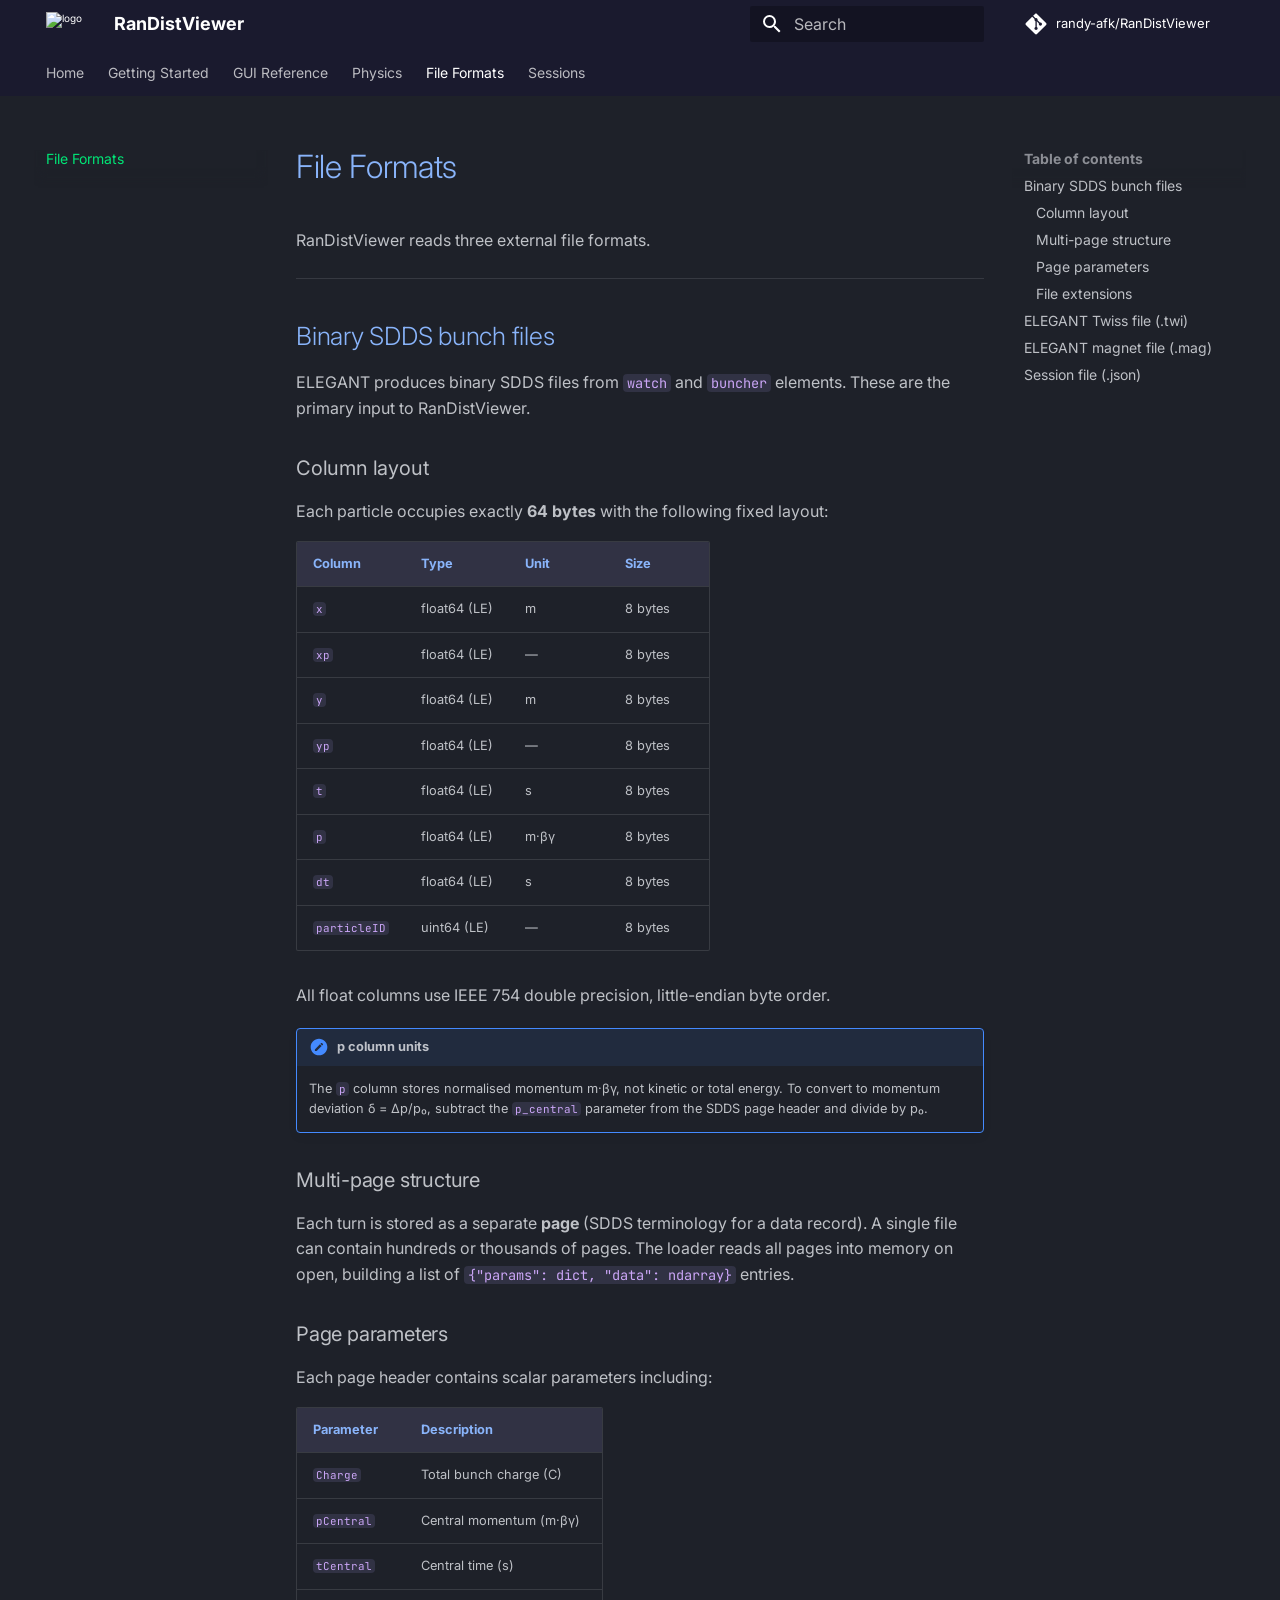
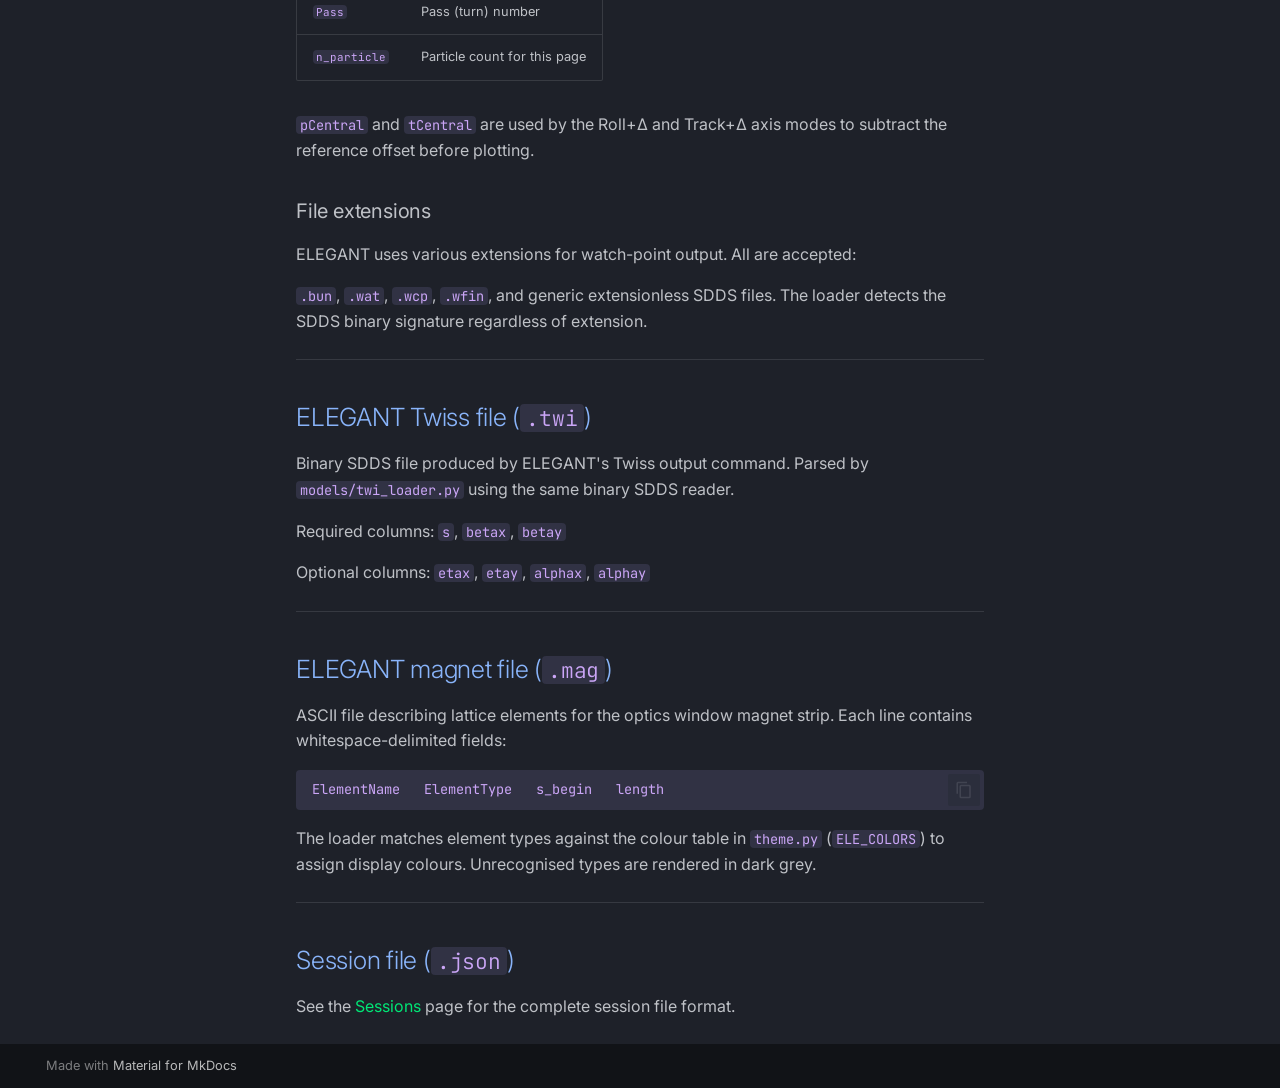
==== file_formats/index.html @ 309ef25b "Deployed 8bf44b9 with MkDocs version: 1.6.1" ====
<!doctype html>
<html lang="en" class="no-js">
  <head>
    
      <meta charset="utf-8">
      <meta name="viewport" content="width=device-width,initial-scale=1">
      
      
      
        <link rel="canonical" href="https://randy-afk.github.io/RanDistViewer/file_formats/">
      
      
        <link rel="prev" href="../physics/beam_stats/">
      
      
        <link rel="next" href="../session/">
      
      
        
      
      
      <link rel="icon" href="../assets/logo_docs.png">
      <meta name="generator" content="mkdocs-1.6.1, mkdocs-material-9.7.6">
    
    
      
        <title>File Formats - RanDistViewer</title>
      
    
    
      <link rel="stylesheet" href="../assets/stylesheets/main.484c7ddc.min.css">
      
        
        <link rel="stylesheet" href="../assets/stylesheets/palette.ab4e12ef.min.css">
      
      


    
    
      
    
    
      
        
        
        <link rel="preconnect" href="https://fonts.gstatic.com" crossorigin>
        <link rel="stylesheet" href="https://fonts.googleapis.com/css?family=Inter:300,300i,400,400i,700,700i%7CJetBrains+Mono:400,400i,700,700i&display=fallback">
        <style>:root{--md-text-font:"Inter";--md-code-font:"JetBrains Mono"}</style>
      
    
    
      <link rel="stylesheet" href="../stylesheets/extra.css">
    
    <script>__md_scope=new URL("..",location),__md_hash=e=>[...e].reduce(((e,_)=>(e<<5)-e+_.charCodeAt(0)),0),__md_get=(e,_=localStorage,t=__md_scope)=>JSON.parse(_.getItem(t.pathname+"."+e)),__md_set=(e,_,t=localStorage,a=__md_scope)=>{try{t.setItem(a.pathname+"."+e,JSON.stringify(_))}catch(e){}}</script>
    
      

    
    
  </head>
  
  
    
    
    
    
    
    <body dir="ltr" data-md-color-scheme="slate" data-md-color-primary="custom" data-md-color-accent="deep-orange">
  
    
    <input class="md-toggle" data-md-toggle="drawer" type="checkbox" id="__drawer" autocomplete="off">
    <input class="md-toggle" data-md-toggle="search" type="checkbox" id="__search" autocomplete="off">
    <label class="md-overlay" for="__drawer"></label>
    <div data-md-component="skip">
      
        
        <a href="#file-formats" class="md-skip">
          Skip to content
        </a>
      
    </div>
    <div data-md-component="announce">
      
    </div>
    
    
      

<header class="md-header" data-md-component="header">
  <nav class="md-header__inner md-grid" aria-label="Header">
    <a href=".." title="RanDistViewer" class="md-header__button md-logo" aria-label="RanDistViewer" data-md-component="logo">
      
  <img src="../assets/logo_docs.png" alt="logo">

    </a>
    <label class="md-header__button md-icon" for="__drawer">
      
      <svg xmlns="http://www.w3.org/2000/svg" viewBox="0 0 24 24"><path d="M3 6h18v2H3zm0 5h18v2H3zm0 5h18v2H3z"/></svg>
    </label>
    <div class="md-header__title" data-md-component="header-title">
      <div class="md-header__ellipsis">
        <div class="md-header__topic">
          <span class="md-ellipsis">
            RanDistViewer
          </span>
        </div>
        <div class="md-header__topic" data-md-component="header-topic">
          <span class="md-ellipsis">
            
              File Formats
            
          </span>
        </div>
      </div>
    </div>
    
      
    
    
    
    
      
      
        <label class="md-header__button md-icon" for="__search">
          
          <svg xmlns="http://www.w3.org/2000/svg" viewBox="0 0 24 24"><path d="M9.5 3A6.5 6.5 0 0 1 16 9.5c0 1.61-.59 3.09-1.56 4.23l.27.27h.79l5 5-1.5 1.5-5-5v-.79l-.27-.27A6.52 6.52 0 0 1 9.5 16 6.5 6.5 0 0 1 3 9.5 6.5 6.5 0 0 1 9.5 3m0 2C7 5 5 7 5 9.5S7 14 9.5 14 14 12 14 9.5 12 5 9.5 5"/></svg>
        </label>
        <div class="md-search" data-md-component="search" role="dialog">
  <label class="md-search__overlay" for="__search"></label>
  <div class="md-search__inner" role="search">
    <form class="md-search__form" name="search">
      <input type="text" class="md-search__input" name="query" aria-label="Search" placeholder="Search" autocapitalize="off" autocorrect="off" autocomplete="off" spellcheck="false" data-md-component="search-query" required>
      <label class="md-search__icon md-icon" for="__search">
        
        <svg xmlns="http://www.w3.org/2000/svg" viewBox="0 0 24 24"><path d="M9.5 3A6.5 6.5 0 0 1 16 9.5c0 1.61-.59 3.09-1.56 4.23l.27.27h.79l5 5-1.5 1.5-5-5v-.79l-.27-.27A6.52 6.52 0 0 1 9.5 16 6.5 6.5 0 0 1 3 9.5 6.5 6.5 0 0 1 9.5 3m0 2C7 5 5 7 5 9.5S7 14 9.5 14 14 12 14 9.5 12 5 9.5 5"/></svg>
        
        <svg xmlns="http://www.w3.org/2000/svg" viewBox="0 0 24 24"><path d="M20 11v2H8l5.5 5.5-1.42 1.42L4.16 12l7.92-7.92L13.5 5.5 8 11z"/></svg>
      </label>
      <nav class="md-search__options" aria-label="Search">
        
        <button type="reset" class="md-search__icon md-icon" title="Clear" aria-label="Clear" tabindex="-1">
          
          <svg xmlns="http://www.w3.org/2000/svg" viewBox="0 0 24 24"><path d="M19 6.41 17.59 5 12 10.59 6.41 5 5 6.41 10.59 12 5 17.59 6.41 19 12 13.41 17.59 19 19 17.59 13.41 12z"/></svg>
        </button>
      </nav>
      
        <div class="md-search__suggest" data-md-component="search-suggest"></div>
      
    </form>
    <div class="md-search__output">
      <div class="md-search__scrollwrap" tabindex="0" data-md-scrollfix>
        <div class="md-search-result" data-md-component="search-result">
          <div class="md-search-result__meta">
            Initializing search
          </div>
          <ol class="md-search-result__list" role="presentation"></ol>
        </div>
      </div>
    </div>
  </div>
</div>
      
    
    
      <div class="md-header__source">
        <a href="https://github.com/randy-afk/RanDistViewer" title="Go to repository" class="md-source" data-md-component="source">
  <div class="md-source__icon md-icon">
    
    <svg xmlns="http://www.w3.org/2000/svg" viewBox="0 0 448 512"><!--! Font Awesome Free 7.1.0 by @fontawesome - https://fontawesome.com License - https://fontawesome.com/license/free (Icons: CC BY 4.0, Fonts: SIL OFL 1.1, Code: MIT License) Copyright 2025 Fonticons, Inc.--><path d="M439.6 236.1 244 40.5c-5.4-5.5-12.8-8.5-20.4-8.5s-15 3-20.4 8.4L162.5 81l51.5 51.5c27.1-9.1 52.7 16.8 43.4 43.7l49.7 49.7c34.2-11.8 61.2 31 35.5 56.7-26.5 26.5-70.2-2.9-56-37.3L240.3 199v121.9c25.3 12.5 22.3 41.8 9.1 55-6.4 6.4-15.2 10.1-24.3 10.1s-17.8-3.6-24.3-10.1c-17.6-17.6-11.1-46.9 11.2-56v-123c-20.8-8.5-24.6-30.7-18.6-45L142.6 101 8.5 235.1C3 240.6 0 247.9 0 255.5s3 15 8.5 20.4l195.6 195.7c5.4 5.4 12.7 8.4 20.4 8.4s15-3 20.4-8.4l194.7-194.7c5.4-5.4 8.4-12.8 8.4-20.4s-3-15-8.4-20.4"/></svg>
  </div>
  <div class="md-source__repository">
    randy-afk/RanDistViewer
  </div>
</a>
      </div>
    
  </nav>
  
</header>
    
    <div class="md-container" data-md-component="container">
      
      
        
          
            
<nav class="md-tabs" aria-label="Tabs" data-md-component="tabs">
  <div class="md-grid">
    <ul class="md-tabs__list">
      
        
  
  
  
  
    <li class="md-tabs__item">
      <a href=".." class="md-tabs__link">
        
  
  
    
  
  Home

      </a>
    </li>
  

      
        
  
  
  
  
    
    
      <li class="md-tabs__item">
        <a href="../installation/" class="md-tabs__link">
          
  
  
  Getting Started

        </a>
      </li>
    
  

      
        
  
  
  
  
    
    
      <li class="md-tabs__item">
        <a href="../gui/overview/" class="md-tabs__link">
          
  
  
  GUI Reference

        </a>
      </li>
    
  

      
        
  
  
  
  
    
    
      <li class="md-tabs__item">
        <a href="../physics/rf_bucket/" class="md-tabs__link">
          
  
  
  Physics

        </a>
      </li>
    
  

      
        
  
  
  
    
  
  
    <li class="md-tabs__item md-tabs__item--active">
      <a href="./" class="md-tabs__link">
        
  
  
    
  
  File Formats

      </a>
    </li>
  

      
        
  
  
  
  
    <li class="md-tabs__item">
      <a href="../session/" class="md-tabs__link">
        
  
  
    
  
  Sessions

      </a>
    </li>
  

      
    </ul>
  </div>
</nav>
          
        
      
      <main class="md-main" data-md-component="main">
        <div class="md-main__inner md-grid">
          
            
              
              <div class="md-sidebar md-sidebar--primary" data-md-component="sidebar" data-md-type="navigation" >
                <div class="md-sidebar__scrollwrap">
                  <div class="md-sidebar__inner">
                    


  


<nav class="md-nav md-nav--primary md-nav--lifted" aria-label="Navigation" data-md-level="0">
  <label class="md-nav__title" for="__drawer">
    <a href=".." title="RanDistViewer" class="md-nav__button md-logo" aria-label="RanDistViewer" data-md-component="logo">
      
  <img src="../assets/logo_docs.png" alt="logo">

    </a>
    RanDistViewer
  </label>
  
    <div class="md-nav__source">
      <a href="https://github.com/randy-afk/RanDistViewer" title="Go to repository" class="md-source" data-md-component="source">
  <div class="md-source__icon md-icon">
    
    <svg xmlns="http://www.w3.org/2000/svg" viewBox="0 0 448 512"><!--! Font Awesome Free 7.1.0 by @fontawesome - https://fontawesome.com License - https://fontawesome.com/license/free (Icons: CC BY 4.0, Fonts: SIL OFL 1.1, Code: MIT License) Copyright 2025 Fonticons, Inc.--><path d="M439.6 236.1 244 40.5c-5.4-5.5-12.8-8.5-20.4-8.5s-15 3-20.4 8.4L162.5 81l51.5 51.5c27.1-9.1 52.7 16.8 43.4 43.7l49.7 49.7c34.2-11.8 61.2 31 35.5 56.7-26.5 26.5-70.2-2.9-56-37.3L240.3 199v121.9c25.3 12.5 22.3 41.8 9.1 55-6.4 6.4-15.2 10.1-24.3 10.1s-17.8-3.6-24.3-10.1c-17.6-17.6-11.1-46.9 11.2-56v-123c-20.8-8.5-24.6-30.7-18.6-45L142.6 101 8.5 235.1C3 240.6 0 247.9 0 255.5s3 15 8.5 20.4l195.6 195.7c5.4 5.4 12.7 8.4 20.4 8.4s15-3 20.4-8.4l194.7-194.7c5.4-5.4 8.4-12.8 8.4-20.4s-3-15-8.4-20.4"/></svg>
  </div>
  <div class="md-source__repository">
    randy-afk/RanDistViewer
  </div>
</a>
    </div>
  
  <ul class="md-nav__list" data-md-scrollfix>
    
      
      
  
  
  
  
    <li class="md-nav__item">
      <a href=".." class="md-nav__link">
        
  
  
  <span class="md-ellipsis">
    
  
    Home
  

    
  </span>
  
  

      </a>
    </li>
  

    
      
      
  
  
  
  
    
    
    
    
      
      
        
      
    
    
    <li class="md-nav__item md-nav__item--nested">
      
        
        
        <input class="md-nav__toggle md-toggle " type="checkbox" id="__nav_2" >
        
          
          <label class="md-nav__link" for="__nav_2" id="__nav_2_label" tabindex="0">
            
  
  
  <span class="md-ellipsis">
    
  
    Getting Started
  

    
  </span>
  
  

            <span class="md-nav__icon md-icon"></span>
          </label>
        
        <nav class="md-nav" data-md-level="1" aria-labelledby="__nav_2_label" aria-expanded="false">
          <label class="md-nav__title" for="__nav_2">
            <span class="md-nav__icon md-icon"></span>
            
  
    Getting Started
  

          </label>
          <ul class="md-nav__list" data-md-scrollfix>
            
              
                
  
  
  
  
    <li class="md-nav__item">
      <a href="../installation/" class="md-nav__link">
        
  
  
  <span class="md-ellipsis">
    
  
    Installation
  

    
  </span>
  
  

      </a>
    </li>
  

              
            
              
                
  
  
  
  
    <li class="md-nav__item">
      <a href="../quickstart/" class="md-nav__link">
        
  
  
  <span class="md-ellipsis">
    
  
    Quickstart
  

    
  </span>
  
  

      </a>
    </li>
  

              
            
          </ul>
        </nav>
      
    </li>
  

    
      
      
  
  
  
  
    
    
    
    
      
      
        
      
    
    
    <li class="md-nav__item md-nav__item--nested">
      
        
        
        <input class="md-nav__toggle md-toggle " type="checkbox" id="__nav_3" >
        
          
          <label class="md-nav__link" for="__nav_3" id="__nav_3_label" tabindex="0">
            
  
  
  <span class="md-ellipsis">
    
  
    GUI Reference
  

    
  </span>
  
  

            <span class="md-nav__icon md-icon"></span>
          </label>
        
        <nav class="md-nav" data-md-level="1" aria-labelledby="__nav_3_label" aria-expanded="false">
          <label class="md-nav__title" for="__nav_3">
            <span class="md-nav__icon md-icon"></span>
            
  
    GUI Reference
  

          </label>
          <ul class="md-nav__list" data-md-scrollfix>
            
              
                
  
  
  
  
    <li class="md-nav__item">
      <a href="../gui/overview/" class="md-nav__link">
        
  
  
  <span class="md-ellipsis">
    
  
    Overview
  

    
  </span>
  
  

      </a>
    </li>
  

              
            
              
                
  
  
  
  
    <li class="md-nav__item">
      <a href="../gui/plot_panel/" class="md-nav__link">
        
  
  
  <span class="md-ellipsis">
    
  
    Plot Panel
  

    
  </span>
  
  

      </a>
    </li>
  

              
            
              
                
  
  
  
  
    <li class="md-nav__item">
      <a href="../gui/sidebar/" class="md-nav__link">
        
  
  
  <span class="md-ellipsis">
    
  
    Sidebar
  

    
  </span>
  
  

      </a>
    </li>
  

              
            
              
                
  
  
  
  
    <li class="md-nav__item">
      <a href="../gui/optics_window/" class="md-nav__link">
        
  
  
  <span class="md-ellipsis">
    
  
    Optics Window
  

    
  </span>
  
  

      </a>
    </li>
  

              
            
              
                
  
  
  
  
    <li class="md-nav__item">
      <a href="../gui/dialogs/" class="md-nav__link">
        
  
  
  <span class="md-ellipsis">
    
  
    Dialogs
  

    
  </span>
  
  

      </a>
    </li>
  

              
            
          </ul>
        </nav>
      
    </li>
  

    
      
      
  
  
  
  
    
    
    
    
      
      
        
      
    
    
    <li class="md-nav__item md-nav__item--nested">
      
        
        
        <input class="md-nav__toggle md-toggle " type="checkbox" id="__nav_4" >
        
          
          <label class="md-nav__link" for="__nav_4" id="__nav_4_label" tabindex="0">
            
  
  
  <span class="md-ellipsis">
    
  
    Physics
  

    
  </span>
  
  

            <span class="md-nav__icon md-icon"></span>
          </label>
        
        <nav class="md-nav" data-md-level="1" aria-labelledby="__nav_4_label" aria-expanded="false">
          <label class="md-nav__title" for="__nav_4">
            <span class="md-nav__icon md-icon"></span>
            
  
    Physics
  

          </label>
          <ul class="md-nav__list" data-md-scrollfix>
            
              
                
  
  
  
  
    <li class="md-nav__item">
      <a href="../physics/rf_bucket/" class="md-nav__link">
        
  
  
  <span class="md-ellipsis">
    
  
    RF Bucket
  

    
  </span>
  
  

      </a>
    </li>
  

              
            
              
                
  
  
  
  
    <li class="md-nav__item">
      <a href="../physics/beam_stats/" class="md-nav__link">
        
  
  
  <span class="md-ellipsis">
    
  
    Beam Statistics
  

    
  </span>
  
  

      </a>
    </li>
  

              
            
          </ul>
        </nav>
      
    </li>
  

    
      
      
  
  
    
  
  
  
    <li class="md-nav__item md-nav__item--active">
      
      <input class="md-nav__toggle md-toggle" type="checkbox" id="__toc">
      
      
        
      
      
        <label class="md-nav__link md-nav__link--active" for="__toc">
          
  
  
  <span class="md-ellipsis">
    
  
    File Formats
  

    
  </span>
  
  

          <span class="md-nav__icon md-icon"></span>
        </label>
      
      <a href="./" class="md-nav__link md-nav__link--active">
        
  
  
  <span class="md-ellipsis">
    
  
    File Formats
  

    
  </span>
  
  

      </a>
      
        

<nav class="md-nav md-nav--secondary" aria-label="Table of contents">
  
  
  
    
  
  
    <label class="md-nav__title" for="__toc">
      <span class="md-nav__icon md-icon"></span>
      Table of contents
    </label>
    <ul class="md-nav__list" data-md-component="toc" data-md-scrollfix>
      
        <li class="md-nav__item">
  <a href="#binary-sdds-bunch-files" class="md-nav__link">
    <span class="md-ellipsis">
      
        Binary SDDS bunch files
      
    </span>
  </a>
  
    <nav class="md-nav" aria-label="Binary SDDS bunch files">
      <ul class="md-nav__list">
        
          <li class="md-nav__item">
  <a href="#column-layout" class="md-nav__link">
    <span class="md-ellipsis">
      
        Column layout
      
    </span>
  </a>
  
</li>
        
          <li class="md-nav__item">
  <a href="#multi-page-structure" class="md-nav__link">
    <span class="md-ellipsis">
      
        Multi-page structure
      
    </span>
  </a>
  
</li>
        
          <li class="md-nav__item">
  <a href="#page-parameters" class="md-nav__link">
    <span class="md-ellipsis">
      
        Page parameters
      
    </span>
  </a>
  
</li>
        
          <li class="md-nav__item">
  <a href="#file-extensions" class="md-nav__link">
    <span class="md-ellipsis">
      
        File extensions
      
    </span>
  </a>
  
</li>
        
      </ul>
    </nav>
  
</li>
      
        <li class="md-nav__item">
  <a href="#elegant-twiss-file-twi" class="md-nav__link">
    <span class="md-ellipsis">
      
        ELEGANT Twiss file (.twi)
      
    </span>
  </a>
  
</li>
      
        <li class="md-nav__item">
  <a href="#elegant-magnet-file-mag" class="md-nav__link">
    <span class="md-ellipsis">
      
        ELEGANT magnet file (.mag)
      
    </span>
  </a>
  
</li>
      
        <li class="md-nav__item">
  <a href="#session-file-json" class="md-nav__link">
    <span class="md-ellipsis">
      
        Session file (.json)
      
    </span>
  </a>
  
</li>
      
    </ul>
  
</nav>
      
    </li>
  

    
      
      
  
  
  
  
    <li class="md-nav__item">
      <a href="../session/" class="md-nav__link">
        
  
  
  <span class="md-ellipsis">
    
  
    Sessions
  

    
  </span>
  
  

      </a>
    </li>
  

    
  </ul>
</nav>
                  </div>
                </div>
              </div>
            
            
              
              <div class="md-sidebar md-sidebar--secondary" data-md-component="sidebar" data-md-type="toc" >
                <div class="md-sidebar__scrollwrap">
                  <div class="md-sidebar__inner">
                    

<nav class="md-nav md-nav--secondary" aria-label="Table of contents">
  
  
  
    
  
  
    <label class="md-nav__title" for="__toc">
      <span class="md-nav__icon md-icon"></span>
      Table of contents
    </label>
    <ul class="md-nav__list" data-md-component="toc" data-md-scrollfix>
      
        <li class="md-nav__item">
  <a href="#binary-sdds-bunch-files" class="md-nav__link">
    <span class="md-ellipsis">
      
        Binary SDDS bunch files
      
    </span>
  </a>
  
    <nav class="md-nav" aria-label="Binary SDDS bunch files">
      <ul class="md-nav__list">
        
          <li class="md-nav__item">
  <a href="#column-layout" class="md-nav__link">
    <span class="md-ellipsis">
      
        Column layout
      
    </span>
  </a>
  
</li>
        
          <li class="md-nav__item">
  <a href="#multi-page-structure" class="md-nav__link">
    <span class="md-ellipsis">
      
        Multi-page structure
      
    </span>
  </a>
  
</li>
        
          <li class="md-nav__item">
  <a href="#page-parameters" class="md-nav__link">
    <span class="md-ellipsis">
      
        Page parameters
      
    </span>
  </a>
  
</li>
        
          <li class="md-nav__item">
  <a href="#file-extensions" class="md-nav__link">
    <span class="md-ellipsis">
      
        File extensions
      
    </span>
  </a>
  
</li>
        
      </ul>
    </nav>
  
</li>
      
        <li class="md-nav__item">
  <a href="#elegant-twiss-file-twi" class="md-nav__link">
    <span class="md-ellipsis">
      
        ELEGANT Twiss file (.twi)
      
    </span>
  </a>
  
</li>
      
        <li class="md-nav__item">
  <a href="#elegant-magnet-file-mag" class="md-nav__link">
    <span class="md-ellipsis">
      
        ELEGANT magnet file (.mag)
      
    </span>
  </a>
  
</li>
      
        <li class="md-nav__item">
  <a href="#session-file-json" class="md-nav__link">
    <span class="md-ellipsis">
      
        Session file (.json)
      
    </span>
  </a>
  
</li>
      
    </ul>
  
</nav>
                  </div>
                </div>
              </div>
            
          
          
            <div class="md-content" data-md-component="content">
              
              <article class="md-content__inner md-typeset">
                
                  


  
  


<h1 id="file-formats">File Formats</h1>
<p>RanDistViewer reads three external file formats.</p>
<hr />
<h2 id="binary-sdds-bunch-files">Binary SDDS bunch files</h2>
<p>ELEGANT produces binary SDDS files from <code>watch</code> and <code>buncher</code> elements. These
are the primary input to RanDistViewer.</p>
<h3 id="column-layout">Column layout</h3>
<p>Each particle occupies exactly <strong>64 bytes</strong> with the following fixed layout:</p>
<table>
<thead>
<tr>
<th>Column</th>
<th>Type</th>
<th>Unit</th>
<th>Size</th>
</tr>
</thead>
<tbody>
<tr>
<td><code>x</code></td>
<td>float64 (LE)</td>
<td>m</td>
<td>8 bytes</td>
</tr>
<tr>
<td><code>xp</code></td>
<td>float64 (LE)</td>
<td>—</td>
<td>8 bytes</td>
</tr>
<tr>
<td><code>y</code></td>
<td>float64 (LE)</td>
<td>m</td>
<td>8 bytes</td>
</tr>
<tr>
<td><code>yp</code></td>
<td>float64 (LE)</td>
<td>—</td>
<td>8 bytes</td>
</tr>
<tr>
<td><code>t</code></td>
<td>float64 (LE)</td>
<td>s</td>
<td>8 bytes</td>
</tr>
<tr>
<td><code>p</code></td>
<td>float64 (LE)</td>
<td>m·βγ</td>
<td>8 bytes</td>
</tr>
<tr>
<td><code>dt</code></td>
<td>float64 (LE)</td>
<td>s</td>
<td>8 bytes</td>
</tr>
<tr>
<td><code>particleID</code></td>
<td>uint64 (LE)</td>
<td>—</td>
<td>8 bytes</td>
</tr>
</tbody>
</table>
<p>All float columns use IEEE 754 double precision, little-endian byte order.</p>
<div class="admonition note">
<p class="admonition-title">p column units</p>
<p>The <code>p</code> column stores normalised momentum m·βγ, not kinetic or total
energy. To convert to momentum deviation δ = Δp/p₀, subtract the
<code>p_central</code> parameter from the SDDS page header and divide by p₀.</p>
</div>
<h3 id="multi-page-structure">Multi-page structure</h3>
<p>Each turn is stored as a separate <strong>page</strong> (SDDS terminology for a data
record). A single file can contain hundreds or thousands of pages. The loader
reads all pages into memory on open, building a list of
<code>{"params": dict, "data": ndarray}</code> entries.</p>
<h3 id="page-parameters">Page parameters</h3>
<p>Each page header contains scalar parameters including:</p>
<table>
<thead>
<tr>
<th>Parameter</th>
<th>Description</th>
</tr>
</thead>
<tbody>
<tr>
<td><code>Charge</code></td>
<td>Total bunch charge (C)</td>
</tr>
<tr>
<td><code>pCentral</code></td>
<td>Central momentum (m·βγ)</td>
</tr>
<tr>
<td><code>tCentral</code></td>
<td>Central time (s)</td>
</tr>
<tr>
<td><code>Pass</code></td>
<td>Pass (turn) number</td>
</tr>
<tr>
<td><code>n_particle</code></td>
<td>Particle count for this page</td>
</tr>
</tbody>
</table>
<p><code>pCentral</code> and <code>tCentral</code> are used by the Roll+Δ and Track+Δ axis modes to
subtract the reference offset before plotting.</p>
<h3 id="file-extensions">File extensions</h3>
<p>ELEGANT uses various extensions for watch-point output. All are accepted:</p>
<p><code>.bun</code>, <code>.wat</code>, <code>.wcp</code>, <code>.wfin</code>, and generic extensionless SDDS files.
The loader detects the SDDS binary signature regardless of extension.</p>
<hr />
<h2 id="elegant-twiss-file-twi">ELEGANT Twiss file (<code>.twi</code>)</h2>
<p>Binary SDDS file produced by ELEGANT's Twiss output command. Parsed by
<code>models/twi_loader.py</code> using the same binary SDDS reader.</p>
<p>Required columns: <code>s</code>, <code>betax</code>, <code>betay</code></p>
<p>Optional columns: <code>etax</code>, <code>etay</code>, <code>alphax</code>, <code>alphay</code></p>
<hr />
<h2 id="elegant-magnet-file-mag">ELEGANT magnet file (<code>.mag</code>)</h2>
<p>ASCII file describing lattice elements for the optics window magnet strip.
Each line contains whitespace-delimited fields:</p>
<div class="highlight"><pre><span></span><code><a id="__codelineno-0-1" name="__codelineno-0-1" href="#__codelineno-0-1"></a>ElementName   ElementType   s_begin   length
</code></pre></div>
<p>The loader matches element types against the colour table in <code>theme.py</code>
(<code>ELE_COLORS</code>) to assign display colours. Unrecognised types are rendered in
dark grey.</p>
<hr />
<h2 id="session-file-json">Session file (<code>.json</code>)</h2>
<p>See the <a href="../session/">Sessions</a> page for the complete session file format.</p>












                
              </article>
            </div>
          
          
<script>var target=document.getElementById(location.hash.slice(1));target&&target.name&&(target.checked=target.name.startsWith("__tabbed_"))</script>
        </div>
        
          <button type="button" class="md-top md-icon" data-md-component="top" hidden>
  
  <svg xmlns="http://www.w3.org/2000/svg" viewBox="0 0 24 24"><path d="M13 20h-2V8l-5.5 5.5-1.42-1.42L12 4.16l7.92 7.92-1.42 1.42L13 8z"/></svg>
  Back to top
</button>
        
      </main>
      
        <footer class="md-footer">
  
  <div class="md-footer-meta md-typeset">
    <div class="md-footer-meta__inner md-grid">
      <div class="md-copyright">
  
  
    Made with
    <a href="https://squidfunk.github.io/mkdocs-material/" target="_blank" rel="noopener">
      Material for MkDocs
    </a>
  
</div>
      
    </div>
  </div>
</footer>
      
    </div>
    <div class="md-dialog" data-md-component="dialog">
      <div class="md-dialog__inner md-typeset"></div>
    </div>
    
    
    
      
      
      <script id="__config" type="application/json">{"annotate": null, "base": "..", "features": ["navigation.tabs", "navigation.sections", "navigation.top", "search.highlight", "search.suggest", "content.code.copy"], "search": "../assets/javascripts/workers/search.2c215733.min.js", "tags": null, "translations": {"clipboard.copied": "Copied to clipboard", "clipboard.copy": "Copy to clipboard", "search.result.more.one": "1 more on this page", "search.result.more.other": "# more on this page", "search.result.none": "No matching documents", "search.result.one": "1 matching document", "search.result.other": "# matching documents", "search.result.placeholder": "Type to start searching", "search.result.term.missing": "Missing", "select.version": "Select version"}, "version": null}</script>
    
    
      <script src="../assets/javascripts/bundle.79ae519e.min.js"></script>
      
    
  </body>
</html>
---- assets/stylesheets/main.484c7ddc.min.css ----
@charset "UTF-8";html{-webkit-text-size-adjust:none;-moz-text-size-adjust:none;text-size-adjust:none;box-sizing:border-box}*,:after,:before{box-sizing:inherit}@media (prefers-reduced-motion){*,:after,:before{transition:none!important}}body{margin:0}a,button,input,label{-webkit-tap-highlight-color:transparent}a{color:inherit;text-decoration:none}hr{border:0;box-sizing:initial;display:block;height:.05rem;overflow:visible;padding:0}small{font-size:80%}sub,sup{line-height:1em}img{border-style:none}table{border-collapse:initial;border-spacing:0}td,th{font-weight:400;vertical-align:top}button{background:#0000;border:0;font-family:inherit;font-size:inherit;margin:0;padding:0}input{border:0;outline:none}:root{--md-primary-fg-color:#4051b5;--md-primary-fg-color--light:#5d6cc0;--md-primary-fg-color--dark:#303fa1;--md-primary-bg-color:#fff;--md-primary-bg-color--light:#ffffffb3;--md-accent-fg-color:#526cfe;--md-accent-fg-color--transparent:#526cfe1a;--md-accent-bg-color:#fff;--md-accent-bg-color--light:#ffffffb3}[data-md-color-scheme=default]{color-scheme:light}[data-md-color-scheme=default] img[src$="#gh-dark-mode-only"],[data-md-color-scheme=default] img[src$="#only-dark"]{display:none}:root,[data-md-color-scheme=default]{--md-hue:225deg;--md-default-fg-color:#000000de;--md-default-fg-color--light:#0000008a;--md-default-fg-color--lighter:#00000052;--md-default-fg-color--lightest:#00000012;--md-default-bg-color:#fff;--md-default-bg-color--light:#ffffffb3;--md-default-bg-color--lighter:#ffffff4d;--md-default-bg-color--lightest:#ffffff1f;--md-code-fg-color:#36464e;--md-code-bg-color:#f5f5f5;--md-code-bg-color--light:#f5f5f5b3;--md-code-bg-color--lighter:#f5f5f54d;--md-code-hl-color:#4287ff;--md-code-hl-color--light:#4287ff1a;--md-code-hl-number-color:#d52a2a;--md-code-hl-special-color:#db1457;--md-code-hl-function-color:#a846b9;--md-code-hl-constant-color:#6e59d9;--md-code-hl-keyword-color:#3f6ec6;--md-code-hl-string-color:#1c7d4d;--md-code-hl-name-color:var(--md-code-fg-color);--md-code-hl-operator-color:var(--md-default-fg-color--light);--md-code-hl-punctuation-color:var(--md-default-fg-color--light);--md-code-hl-comment-color:var(--md-default-fg-color--light);--md-code-hl-generic-color:var(--md-default-fg-color--light);--md-code-hl-variable-color:var(--md-default-fg-color--light);--md-typeset-color:var(--md-default-fg-color);--md-typeset-a-color:var(--md-primary-fg-color);--md-typeset-del-color:#f5503d26;--md-typeset-ins-color:#0bd57026;--md-typeset-kbd-color:#fafafa;--md-typeset-kbd-accent-color:#fff;--md-typeset-kbd-border-color:#b8b8b8;--md-typeset-mark-color:#ffff0080;--md-typeset-table-color:#0000001f;--md-typeset-table-color--light:rgba(0,0,0,.035);--md-admonition-fg-color:var(--md-default-fg-color);--md-admonition-bg-color:var(--md-default-bg-color);--md-warning-fg-color:#000000de;--md-warning-bg-color:#ff9;--md-footer-fg-color:#fff;--md-footer-fg-color--light:#ffffffb3;--md-footer-fg-color--lighter:#ffffff73;--md-footer-bg-color:#000000de;--md-footer-bg-color--dark:#00000052;--md-shadow-z1:0 0.2rem 0.5rem #0000000d,0 0 0.05rem #0000001a;--md-shadow-z2:0 0.2rem 0.5rem #0000001a,0 0 0.05rem #00000040;--md-shadow-z3:0 0.2rem 0.5rem #0003,0 0 0.05rem #00000059}.md-icon svg{fill:currentcolor;display:block;height:1.2rem;width:1.2rem}body{-webkit-font-smoothing:antialiased;-moz-osx-font-smoothing:grayscale;--md-text-font-family:var(--md-text-font,_),-apple-system,BlinkMacSystemFont,Helvetica,Arial,sans-serif;--md-code-font-family:var(--md-code-font,_),SFMono-Regular,Consolas,Menlo,monospace}aside,body,input{font-feature-settings:"kern","liga";color:var(--md-typeset-color);font-family:var(--md-text-font-family)}code,kbd,pre{font-feature-settings:"kern";font-family:var(--md-code-font-family)}:root{--md-typeset-table-sort-icon:url('data:image/svg+xml;charset=utf-8,<svg xmlns="http://www.w3.org/2000/svg" viewBox="0 0 24 24"><path d="m18 21-4-4h3V7h-3l4-4 4 4h-3v10h3M2 19v-2h10v2M2 13v-2h7v2M2 7V5h4v2z"/></svg>');--md-typeset-table-sort-icon--asc:url('data:image/svg+xml;charset=utf-8,<svg xmlns="http://www.w3.org/2000/svg" viewBox="0 0 24 24"><path d="M19 17h3l-4 4-4-4h3V3h2M2 17h10v2H2M6 5v2H2V5m0 6h7v2H2z"/></svg>');--md-typeset-table-sort-icon--desc:url('data:image/svg+xml;charset=utf-8,<svg xmlns="http://www.w3.org/2000/svg" viewBox="0 0 24 24"><path d="M19 7h3l-4-4-4 4h3v14h2M2 17h10v2H2M6 5v2H2V5m0 6h7v2H2z"/></svg>')}.md-typeset{-webkit-print-color-adjust:exact;color-adjust:exact;font-size:.8rem;line-height:1.6;overflow-wrap:break-word}@media print{.md-typeset{font-size:.68rem}}.md-typeset blockquote,.md-typeset dl,.md-typeset figure,.md-typeset ol,.md-typeset pre,.md-typeset ul{margin-bottom:1em;margin-top:1em}.md-typeset h1{color:var(--md-default-fg-color--light);font-size:2em;line-height:1.3;margin:0 0 1.25em}.md-typeset h1,.md-typeset h2{font-weight:300;letter-spacing:-.01em}.md-typeset h2{font-size:1.5625em;line-height:1.4;margin:1.6em 0 .64em}.md-typeset h3{font-size:1.25em;font-weight:400;letter-spacing:-.01em;line-height:1.5;margin:1.6em 0 .8em}.md-typeset h2+h3{margin-top:.8em}.md-typeset h4{font-weight:700;letter-spacing:-.01em;margin:1em 0}.md-typeset h5,.md-typeset h6{color:var(--md-default-fg-color--light);font-size:.8em;font-weight:700;letter-spacing:-.01em;margin:1.25em 0}.md-typeset h5{text-transform:uppercase}.md-typeset h5 code{text-transform:none}.md-typeset hr{border-bottom:.05rem solid var(--md-default-fg-color--lightest);display:flow-root;margin:1.5em 0}.md-typeset a{color:var(--md-typeset-a-color);word-break:break-word}.md-typeset a,.md-typeset a:before{transition:color 125ms}.md-typeset a:focus,.md-typeset a:hover{color:var(--md-accent-fg-color)}.md-typeset a:focus code,.md-typeset a:hover code{background-color:var(--md-accent-fg-color--transparent);color:var(--md-accent-fg-color)}.md-typeset a code{color:var(--md-typeset-a-color)}.md-typeset a.focus-visible{outline-color:var(--md-accent-fg-color);outline-offset:.2rem}.md-typeset code,.md-typeset kbd,.md-typeset pre{color:var(--md-code-fg-color);direction:ltr;font-variant-ligatures:none;transition:background-color 125ms}@media print{.md-typeset code,.md-typeset kbd,.md-typeset pre{white-space:pre-wrap}}.md-typeset code{background-color:var(--md-code-bg-color);border-radius:.1rem;-webkit-box-decoration-break:clone;box-decoration-break:clone;font-size:.85em;padding:0 .2941176471em;transition:color 125ms,background-color 125ms;word-break:break-word}.md-typeset code:not(.focus-visible){-webkit-tap-highlight-color:transparent;outline:none}.md-typeset pre{display:flow-root;line-height:1.4;position:relative}.md-typeset pre>code{-webkit-box-decoration-break:slice;box-decoration-break:slice;box-shadow:none;display:block;margin:0;outline-color:var(--md-accent-fg-color);overflow:auto;padding:.7720588235em 1.1764705882em;scrollbar-color:var(--md-default-fg-color--lighter) #0000;scrollbar-width:thin;touch-action:auto;word-break:normal}.md-typeset pre>code:hover{scrollbar-color:var(--md-accent-fg-color) #0000}.md-typeset pre>code::-webkit-scrollbar{height:.2rem;width:.2rem}.md-typeset pre>code::-webkit-scrollbar-thumb{background-color:var(--md-default-fg-color--lighter)}.md-typeset pre>code::-webkit-scrollbar-thumb:hover{background-color:var(--md-accent-fg-color)}.md-typeset kbd{background-color:var(--md-typeset-kbd-color);border-radius:.1rem;box-shadow:0 .1rem 0 .05rem var(--md-typeset-kbd-border-color),0 .1rem 0 var(--md-typeset-kbd-border-color),0 -.1rem .2rem var(--md-typeset-kbd-accent-color) inset;color:var(--md-default-fg-color);display:inline-block;font-size:.75em;padding:0 .6666666667em;vertical-align:text-top;word-break:break-word}.md-typeset mark{background-color:var(--md-typeset-mark-color);-webkit-box-decoration-break:clone;box-decoration-break:clone;color:inherit;word-break:break-word}.md-typeset abbr{cursor:help;text-decoration:none}.md-typeset [data-preview],.md-typeset abbr{border-bottom:.05rem dotted var(--md-default-fg-color--light)}.md-typeset small{opacity:.75}[dir=ltr] .md-typeset sub,[dir=ltr] .md-typeset sup{margin-left:.078125em}[dir=rtl] .md-typeset sub,[dir=rtl] .md-typeset sup{margin-right:.078125em}[dir=ltr] .md-typeset blockquote{padding-left:.6rem}[dir=rtl] .md-typeset blockquote{padding-right:.6rem}[dir=ltr] .md-typeset blockquote{border-left:.2rem solid var(--md-default-fg-color--lighter)}[dir=rtl] .md-typeset blockquote{border-right:.2rem solid var(--md-default-fg-color--lighter)}.md-typeset blockquote{color:var(--md-default-fg-color--light);margin-left:0;margin-right:0}.md-typeset ul{list-style-type:disc}.md-typeset ul[type]{list-style-type:revert-layer}[dir=ltr] .md-typeset ol,[dir=ltr] .md-typeset ul{margin-left:.625em}[dir=rtl] .md-typeset ol,[dir=rtl] .md-typeset ul{margin-right:.625em}.md-typeset ol,.md-typeset ul{padding:0}.md-typeset ol:not([hidden]),.md-typeset ul:not([hidden]){display:flow-root}.md-typeset ol ol,.md-typeset ul ol{list-style-type:lower-alpha}.md-typeset ol ol ol,.md-typeset ul ol ol{list-style-type:lower-roman}.md-typeset ol ol ol ol,.md-typeset ul ol ol ol{list-style-type:upper-alpha}.md-typeset ol ol ol ol ol,.md-typeset ul ol ol ol ol{list-style-type:upper-roman}.md-typeset ol[type],.md-typeset ul[type]{list-style-type:revert-layer}[dir=ltr] .md-typeset ol li,[dir=ltr] .md-typeset ul li{margin-left:1.25em}[dir=rtl] .md-typeset ol li,[dir=rtl] .md-typeset ul li{margin-right:1.25em}.md-typeset ol li,.md-typeset ul li{margin-bottom:.5em}.md-typeset ol li blockquote,.md-typeset ol li p,.md-typeset ul li blockquote,.md-typeset ul li p{margin:.5em 0}.md-typeset ol li:last-child,.md-typeset ul li:last-child{margin-bottom:0}[dir=ltr] .md-typeset ol li ol,[dir=ltr] .md-typeset ol li ul,[dir=ltr] .md-typeset ul li ol,[dir=ltr] .md-typeset ul li ul{margin-left:.625em}[dir=rtl] .md-typeset ol li ol,[dir=rtl] .md-typeset ol li ul,[dir=rtl] .md-typeset ul li ol,[dir=rtl] .md-typeset ul li ul{margin-right:.625em}.md-typeset ol li ol,.md-typeset ol li ul,.md-typeset ul li ol,.md-typeset ul li ul{margin-bottom:.5em;margin-top:.5em}[dir=ltr] .md-typeset dd{margin-left:1.875em}[dir=rtl] .md-typeset dd{margin-right:1.875em}.md-typeset dd{margin-bottom:1.5em;margin-top:1em}.md-typeset img,.md-typeset svg,.md-typeset video{height:auto;max-width:100%}.md-typeset img[align=left]{margin:1em 1em 1em 0}.md-typeset img[align=right]{margin:1em 0 1em 1em}.md-typeset img[align]:only-child{margin-top:0}.md-typeset figure{display:flow-root;margin:1em auto;max-width:100%;text-align:center;width:fit-content}.md-typeset figure img{display:block;margin:0 auto}.md-typeset figcaption{font-style:italic;margin:1em auto;max-width:24rem}.md-typeset iframe{max-width:100%}.md-typeset table:not([class]){background-color:var(--md-default-bg-color);border:.05rem solid var(--md-typeset-table-color);border-radius:.1rem;display:inline-block;font-size:.64rem;max-width:100%;overflow:auto;touch-action:auto}@media print{.md-typeset table:not([class]){display:table}}.md-typeset table:not([class])+*{margin-top:1.5em}.md-typeset table:not([class]) td>:first-child,.md-typeset table:not([class]) th>:first-child{margin-top:0}.md-typeset table:not([class]) td>:last-child,.md-typeset table:not([class]) th>:last-child{margin-bottom:0}.md-typeset table:not([class]) td:not([align]),.md-typeset table:not([class]) th:not([align]){text-align:left}[dir=rtl] .md-typeset table:not([class]) td:not([align]),[dir=rtl] .md-typeset table:not([class]) th:not([align]){text-align:right}.md-typeset table:not([class]) th{font-weight:700;min-width:5rem;padding:.9375em 1.25em;vertical-align:top}.md-typeset table:not([class]) td{border-top:.05rem solid var(--md-typeset-table-color);padding:.9375em 1.25em;vertical-align:top}.md-typeset table:not([class]) tbody tr{transition:background-color 125ms}.md-typeset table:not([class]) tbody tr:hover{background-color:var(--md-typeset-table-color--light);box-shadow:0 .05rem 0 var(--md-default-bg-color) inset}.md-typeset table:not([class]) a{word-break:normal}.md-typeset table th[role=columnheader]{cursor:pointer}[dir=ltr] .md-typeset table th[role=columnheader]:after{margin-left:.5em}[dir=rtl] .md-typeset table th[role=columnheader]:after{margin-right:.5em}.md-typeset table th[role=columnheader]:after{content:"";display:inline-block;height:1.2em;-webkit-mask-image:var(--md-typeset-table-sort-icon);mask-image:var(--md-typeset-table-sort-icon);-webkit-mask-repeat:no-repeat;mask-repeat:no-repeat;-webkit-mask-size:contain;mask-size:contain;transition:background-color 125ms;vertical-align:text-bottom;width:1.2em}.md-typeset table th[role=columnheader]:hover:after{background-color:var(--md-default-fg-color--lighter)}.md-typeset table th[role=columnheader][aria-sort=ascending]:after{background-color:var(--md-default-fg-color--light);-webkit-mask-image:var(--md-typeset-table-sort-icon--asc);mask-image:var(--md-typeset-table-sort-icon--asc)}.md-typeset table th[role=columnheader][aria-sort=descending]:after{background-color:var(--md-default-fg-color--light);-webkit-mask-image:var(--md-typeset-table-sort-icon--desc);mask-image:var(--md-typeset-table-sort-icon--desc)}.md-typeset__scrollwrap{margin:1em -.8rem;overflow-x:auto;touch-action:auto}.md-typeset__table{display:inline-block;margin-bottom:.5em;padding:0 .8rem}@media print{.md-typeset__table{display:block}}html .md-typeset__table table{display:table;margin:0;overflow:hidden;width:100%}@media screen and (max-width:44.984375em){.md-content__inner>pre{margin:1em -.8rem}.md-content__inner>pre code{border-radius:0}}.md-typeset .md-author{border-radius:100%;display:block;flex-shrink:0;height:1.6rem;overflow:hidden;position:relative;transition:color 125ms,transform 125ms;width:1.6rem}.md-typeset .md-author img{display:block}.md-typeset .md-author--more{background:var(--md-default-fg-color--lightest);color:var(--md-default-fg-color--lighter);font-size:.6rem;font-weight:700;line-height:1.6rem;text-align:center}.md-typeset .md-author--long{height:2.4rem;width:2.4rem}.md-typeset a.md-author{transform:scale(1)}.md-typeset a.md-author img{border-radius:100%;filter:grayscale(100%) opacity(75%);transition:filter 125ms}.md-typeset a.md-author:focus,.md-typeset a.md-author:hover{transform:scale(1.1);z-index:1}.md-typeset a.md-author:focus img,.md-typeset a.md-author:hover img{filter:grayscale(0)}.md-banner{background-color:var(--md-footer-bg-color);color:var(--md-footer-fg-color);overflow:auto}@media print{.md-banner{display:none}}.md-banner--warning{background-color:var(--md-warning-bg-color);color:var(--md-warning-fg-color)}.md-banner__inner{font-size:.7rem;margin:.6rem auto;padding:0 .8rem}[dir=ltr] .md-banner__button{float:right}[dir=rtl] .md-banner__button{float:left}.md-banner__button{color:inherit;cursor:pointer;transition:opacity .25s}.no-js .md-banner__button{display:none}.md-banner__button:hover{opacity:.7}html{font-size:125%;height:100%;overflow-x:hidden}@media screen and (min-width:100em){html{font-size:137.5%}}@media screen and (min-width:125em){html{font-size:150%}}body{background-color:var(--md-default-bg-color);display:flex;flex-direction:column;font-size:.5rem;min-height:100%;position:relative;width:100%}@media print{body{display:block}}@media screen and (max-width:59.984375em){body[data-md-scrolllock]{position:fixed}}.md-grid{margin-left:auto;margin-right:auto;max-width:61rem}.md-container{display:flex;flex-direction:column;flex-grow:1}@media print{.md-container{display:block}}.md-main{flex-grow:1}.md-main__inner{display:flex;height:100%;margin-top:1.5rem}.md-ellipsis{overflow:hidden;text-overflow:ellipsis}.md-toggle{display:none}.md-option{height:0;opacity:0;position:absolute;width:0}.md-option:checked+label:not([hidden]){display:block}.md-option.focus-visible+label{outline-color:var(--md-accent-fg-color);outline-style:auto}.md-skip{background-color:var(--md-default-fg-color);border-radius:.1rem;color:var(--md-default-bg-color);font-size:.64rem;margin:.5rem;opacity:0;outline-color:var(--md-accent-fg-color);padding:.3rem .5rem;position:fixed;transform:translateY(.4rem);z-index:-1}.md-skip:focus{opacity:1;transform:translateY(0);transition:transform .25s cubic-bezier(.4,0,.2,1),opacity 175ms 75ms;z-index:10}@page{margin:25mm}:root{--md-clipboard-icon:url('data:image/svg+xml;charset=utf-8,<svg xmlns="http://www.w3.org/2000/svg" viewBox="0 0 24 24"><path d="M19 21H8V7h11m0-2H8a2 2 0 0 0-2 2v14a2 2 0 0 0 2 2h11a2 2 0 0 0 2-2V7a2 2 0 0 0-2-2m-3-4H4a2 2 0 0 0-2 2v14h2V3h12z"/></svg>')}.md-clipboard{border-radius:.1rem;color:var(--md-default-fg-color--lightest);cursor:pointer;height:1.5em;outline-color:var(--md-accent-fg-color);outline-offset:.1rem;transition:color .25s;width:1.5em;z-index:1}@media print{.md-clipboard{display:none}}.md-clipboard:not(.focus-visible){-webkit-tap-highlight-color:transparent;outline:none}:hover>.md-clipboard{color:var(--md-default-fg-color--light)}.md-clipboard:focus,.md-clipboard:hover{color:var(--md-accent-fg-color)}.md-clipboard:after{background-color:currentcolor;content:"";display:block;height:1.125em;margin:0 auto;-webkit-mask-image:var(--md-clipboard-icon);mask-image:var(--md-clipboard-icon);-webkit-mask-position:center;mask-position:center;-webkit-mask-repeat:no-repeat;mask-repeat:no-repeat;-webkit-mask-size:contain;mask-size:contain;width:1.125em}.md-clipboard--inline{cursor:pointer}.md-clipboard--inline code{transition:color .25s,background-color .25s}.md-clipboard--inline:focus code,.md-clipboard--inline:hover code{background-color:var(--md-accent-fg-color--transparent);color:var(--md-accent-fg-color)}:root{--md-code-select-icon:url('data:image/svg+xml;charset=utf-8,<svg xmlns="http://www.w3.org/2000/svg" viewBox="0 0 24 24"><path d="M19 19h-4v2h4c1.1 0 2-.9 2-2v-4h-2m0-12h-4v2h4v4h2V5c0-1.1-.9-2-2-2M5 5h4V3H5c-1.1 0-2 .9-2 2v4h2m0 6H3v4c0 1.1.9 2 2 2h4v-2H5zm2-4h2v2H7zm4 0h2v2h-2zm4 0h2v2h-2zM7 7h2v2H7zm4 0h2v2h-2zm4 0h2v2h-2zm-8 8h2v2H7zm4 0h2v2h-2zm4 0h2v2h-2z"/></svg>');--md-code-copy-icon:url('data:image/svg+xml;charset=utf-8,<svg xmlns="http://www.w3.org/2000/svg" viewBox="0 0 24 24"><path d="M19 21H8V7h11m0-2H8a2 2 0 0 0-2 2v14a2 2 0 0 0 2 2h11a2 2 0 0 0 2-2V7a2 2 0 0 0-2-2m-3-4H4a2 2 0 0 0-2 2v14h2V3h12z"/></svg>')}.md-typeset .md-code__content{display:grid}.md-code__nav{background-color:var(--md-code-bg-color--lighter);border-radius:.1rem;display:flex;gap:.2rem;padding:.2rem;position:absolute;right:.25em;top:.25em;transition:background-color .25s;z-index:1}:hover>.md-code__nav{background-color:var(--md-code-bg-color--light)}.md-code__button{color:var(--md-default-fg-color--lightest);cursor:pointer;display:block;height:1.5em;outline-color:var(--md-accent-fg-color);outline-offset:.1rem;transition:color .25s;width:1.5em}:hover>*>.md-code__button{color:var(--md-default-fg-color--light)}.md-code__button.focus-visible,.md-code__button:hover{color:var(--md-accent-fg-color)}.md-code__button--active{color:var(--md-default-fg-color)!important}.md-code__button:after{background-color:currentcolor;content:"";display:block;height:1.125em;margin:0 auto;-webkit-mask-position:center;mask-position:center;-webkit-mask-repeat:no-repeat;mask-repeat:no-repeat;-webkit-mask-size:contain;mask-size:contain;width:1.125em}.md-code__button[data-md-type=select]:after{-webkit-mask-image:var(--md-code-select-icon);mask-image:var(--md-code-select-icon)}.md-code__button[data-md-type=copy]:after{-webkit-mask-image:var(--md-code-copy-icon);mask-image:var(--md-code-copy-icon)}@keyframes consent{0%{opacity:0;transform:translateY(100%)}to{opacity:1;transform:translateY(0)}}@keyframes overlay{0%{opacity:0}to{opacity:1}}.md-consent__overlay{animation:overlay .25s both;-webkit-backdrop-filter:blur(.1rem);backdrop-filter:blur(.1rem);background-color:#0000008a;height:100%;opacity:1;position:fixed;top:0;width:100%;z-index:5}.md-consent__inner{animation:consent .5s cubic-bezier(.1,.7,.1,1) both;background-color:var(--md-default-bg-color);border:0;border-radius:.1rem;bottom:0;box-shadow:0 0 .2rem #0000001a,0 .2rem .4rem #0003;max-height:100%;overflow:auto;padding:0;position:fixed;width:100%;z-index:5}.md-consent__form{padding:.8rem}.md-consent__settings{display:none;margin:1em 0}input:checked+.md-consent__settings{display:block}.md-consent__controls{margin-bottom:.8rem}.md-typeset .md-consent__controls .md-button{display:inline}@media screen and (max-width:44.984375em){.md-typeset .md-consent__controls .md-button{display:block;margin-top:.4rem;text-align:center;width:100%}}.md-consent label{cursor:pointer}.md-content{flex-grow:1;min-width:0}.md-content__inner{margin:0 .8rem 1.2rem;padding-top:.6rem}@media screen and (min-width:76.25em){[dir=ltr] .md-sidebar--primary:not([hidden])~.md-content>.md-content__inner{margin-left:1.2rem}[dir=ltr] .md-sidebar--secondary:not([hidden])~.md-content>.md-content__inner,[dir=rtl] .md-sidebar--primary:not([hidden])~.md-content>.md-content__inner{margin-right:1.2rem}[dir=rtl] .md-sidebar--secondary:not([hidden])~.md-content>.md-content__inner{margin-left:1.2rem}}.md-content__inner:before{content:"";display:block;height:.4rem}.md-content__inner>:last-child{margin-bottom:0}[dir=ltr] .md-content__button{float:right}[dir=rtl] .md-content__button{float:left}[dir=ltr] .md-content__button{margin-left:.4rem}[dir=rtl] .md-content__button{margin-right:.4rem}.md-content__button{margin:.4rem 0;padding:0}@media print{.md-content__button{display:none}}.md-typeset .md-content__button{color:var(--md-default-fg-color--lighter)}.md-content__button svg{display:inline;vertical-align:top}[dir=rtl] .md-content__button svg{transform:scaleX(-1)}[dir=ltr] .md-dialog{right:.8rem}[dir=rtl] .md-dialog{left:.8rem}.md-dialog{background-color:var(--md-default-fg-color);border-radius:.1rem;bottom:.8rem;box-shadow:var(--md-shadow-z3);min-width:11.1rem;opacity:0;padding:.4rem .6rem;pointer-events:none;position:fixed;transform:translateY(100%);transition:transform 0ms .4s,opacity .4s;z-index:4}@media print{.md-dialog{display:none}}.md-dialog--active{opacity:1;pointer-events:auto;transform:translateY(0);transition:transform .4s cubic-bezier(.075,.85,.175,1),opacity .4s}.md-dialog__inner{color:var(--md-default-bg-color);font-size:.7rem}.md-feedback{margin:2em 0 1em;text-align:center}.md-feedback fieldset{border:none;margin:0;padding:0}.md-feedback__title{font-weight:700;margin:1em auto}.md-feedback__inner{position:relative}.md-feedback__list{display:flex;flex-wrap:wrap;place-content:baseline center;position:relative}.md-feedback__list:hover .md-icon:not(:disabled){color:var(--md-default-fg-color--lighter)}:disabled .md-feedback__list{min-height:1.8rem}.md-feedback__icon{color:var(--md-default-fg-color--light);cursor:pointer;flex-shrink:0;margin:0 .1rem;transition:color 125ms}.md-feedback__icon:not(:disabled).md-icon:hover{color:var(--md-accent-fg-color)}.md-feedback__icon:disabled{color:var(--md-default-fg-color--lightest);pointer-events:none}.md-feedback__note{opacity:0;position:relative;transform:translateY(.4rem);transition:transform .4s cubic-bezier(.1,.7,.1,1),opacity .15s}.md-feedback__note>*{margin:0 auto;max-width:16rem}:disabled .md-feedback__note{opacity:1;transform:translateY(0)}@media print{.md-feedback{display:none}}.md-footer{background-color:var(--md-footer-bg-color);color:var(--md-footer-fg-color)}@media print{.md-footer{display:none}}.md-footer__inner{justify-content:space-between;overflow:auto;padding:.2rem}.md-footer__inner:not([hidden]){display:flex}.md-footer__link{align-items:end;display:flex;flex-grow:0.01;margin-bottom:.4rem;margin-top:1rem;max-width:100%;outline-color:var(--md-accent-fg-color);overflow:hidden;transition:opacity .25s}.md-footer__link:focus,.md-footer__link:hover{opacity:.7}[dir=rtl] .md-footer__link svg{transform:scaleX(-1)}@media screen and (max-width:44.984375em){.md-footer__link--prev{flex-shrink:0}.md-footer__link--prev .md-footer__title{display:none}}[dir=ltr] .md-footer__link--next{margin-left:auto}[dir=rtl] .md-footer__link--next{margin-right:auto}.md-footer__link--next{text-align:right}[dir=rtl] .md-footer__link--next{text-align:left}.md-footer__title{flex-grow:1;font-size:.9rem;margin-bottom:.7rem;max-width:calc(100% - 2.4rem);padding:0 1rem;white-space:nowrap}.md-footer__button{margin:.2rem;padding:.4rem}.md-footer__direction{font-size:.64rem;opacity:.7}.md-footer-meta{background-color:var(--md-footer-bg-color--dark)}.md-footer-meta__inner{display:flex;flex-wrap:wrap;justify-content:space-between;padding:.2rem}html .md-footer-meta.md-typeset a{color:var(--md-footer-fg-color--light)}html .md-footer-meta.md-typeset a:focus,html .md-footer-meta.md-typeset a:hover{color:var(--md-footer-fg-color)}.md-copyright{color:var(--md-footer-fg-color--lighter);font-size:.64rem;margin:auto .6rem;padding:.4rem 0;width:100%}@media screen and (min-width:45em){.md-copyright{width:auto}}.md-copyright__highlight{color:var(--md-footer-fg-color--light)}.md-social{display:inline-flex;gap:.2rem;margin:0 .4rem;padding:.2rem 0 .6rem}@media screen and (min-width:45em){.md-social{padding:.6rem 0}}.md-social__link{display:inline-block;height:1.6rem;text-align:center;width:1.6rem}.md-social__link:before{line-height:1.9}.md-social__link svg{fill:currentcolor;max-height:.8rem;vertical-align:-25%}.md-typeset .md-button{border:.1rem solid;border-radius:.1rem;color:var(--md-primary-fg-color);cursor:pointer;display:inline-block;font-weight:700;padding:.625em 2em;transition:color 125ms,background-color 125ms,border-color 125ms}.md-typeset .md-button--primary{background-color:var(--md-primary-fg-color);border-color:var(--md-primary-fg-color);color:var(--md-primary-bg-color)}.md-typeset .md-button:focus,.md-typeset .md-button:hover{background-color:var(--md-accent-fg-color);border-color:var(--md-accent-fg-color);color:var(--md-accent-bg-color)}[dir=ltr] .md-typeset .md-input{border-top-left-radius:.1rem}[dir=ltr] .md-typeset .md-input,[dir=rtl] .md-typeset .md-input{border-top-right-radius:.1rem}[dir=rtl] .md-typeset .md-input{border-top-left-radius:.1rem}.md-typeset .md-input{border-bottom:.1rem solid var(--md-default-fg-color--lighter);box-shadow:var(--md-shadow-z1);font-size:.8rem;height:1.8rem;padding:0 .6rem;transition:border .25s,box-shadow .25s}.md-typeset .md-input:focus,.md-typeset .md-input:hover{border-bottom-color:var(--md-accent-fg-color);box-shadow:var(--md-shadow-z2)}.md-typeset .md-input--stretch{width:100%}.md-header{background-color:var(--md-primary-fg-color);box-shadow:0 0 .2rem #0000,0 .2rem .4rem #0000;color:var(--md-primary-bg-color);display:block;left:0;position:sticky;right:0;top:0;z-index:4}@media print{.md-header{display:none}}.md-header[hidden]{transform:translateY(-100%);transition:transform .25s cubic-bezier(.8,0,.6,1),box-shadow .25s}.md-header--shadow{box-shadow:0 0 .2rem #0000001a,0 .2rem .4rem #0003;transition:transform .25s cubic-bezier(.1,.7,.1,1),box-shadow .25s}.md-header__inner{align-items:center;display:flex;padding:0 .2rem}.md-header__button{color:currentcolor;cursor:pointer;margin:.2rem;outline-color:var(--md-accent-fg-color);padding:.4rem;position:relative;transition:opacity .25s;vertical-align:middle;z-index:1}.md-header__button:hover{opacity:.7}.md-header__button:not([hidden]){display:inline-block}.md-header__button:not(.focus-visible){-webkit-tap-highlight-color:transparent;outline:none}.md-header__button.md-logo{margin:.2rem;padding:.4rem}@media screen and (max-width:76.234375em){.md-header__button.md-logo{display:none}}.md-header__button.md-logo img,.md-header__button.md-logo svg{fill:currentcolor;display:block;height:1.2rem;width:auto}@media screen and (min-width:60em){.md-header__button[for=__search]{display:none}}.no-js .md-header__button[for=__search]{display:none}[dir=rtl] .md-header__button[for=__search] svg{transform:scaleX(-1)}@media screen and (min-width:76.25em){.md-header__button[for=__drawer]{display:none}}.md-header__topic{display:flex;max-width:100%;position:absolute;transition:transform .4s cubic-bezier(.1,.7,.1,1),opacity .15s;white-space:nowrap}.md-header__topic+.md-header__topic{opacity:0;pointer-events:none;transform:translateX(1.25rem);transition:transform .4s cubic-bezier(1,.7,.1,.1),opacity .15s;z-index:-1}[dir=rtl] .md-header__topic+.md-header__topic{transform:translateX(-1.25rem)}.md-header__topic:first-child{font-weight:700}[dir=ltr] .md-header__title{margin-left:1rem;margin-right:.4rem}[dir=rtl] .md-header__title{margin-left:.4rem;margin-right:1rem}.md-header__title{flex-grow:1;font-size:.9rem;height:2.4rem;line-height:2.4rem}.md-header__title--active .md-header__topic{opacity:0;pointer-events:none;transform:translateX(-1.25rem);transition:transform .4s cubic-bezier(1,.7,.1,.1),opacity .15s;z-index:-1}[dir=rtl] .md-header__title--active .md-header__topic{transform:translateX(1.25rem)}.md-header__title--active .md-header__topic+.md-header__topic{opacity:1;pointer-events:auto;transform:translateX(0);transition:transform .4s cubic-bezier(.1,.7,.1,1),opacity .15s;z-index:0}.md-header__title>.md-header__ellipsis{height:100%;position:relative;width:100%}.md-header__option{display:flex;flex-shrink:0;max-width:100%;transition:max-width 0ms .25s,opacity .25s .25s;white-space:nowrap}[data-md-toggle=search]:checked~.md-header .md-header__option{max-width:0;opacity:0;transition:max-width 0ms,opacity 0ms}.md-header__option>input{bottom:0}.md-header__source{display:none}@media screen and (min-width:60em){[dir=ltr] .md-header__source{margin-left:1rem}[dir=rtl] .md-header__source{margin-right:1rem}.md-header__source{display:block;max-width:11.7rem;width:11.7rem}}@media screen and (min-width:76.25em){[dir=ltr] .md-header__source{margin-left:1.4rem}[dir=rtl] .md-header__source{margin-right:1.4rem}}.md-meta{color:var(--md-default-fg-color--light);font-size:.7rem;line-height:1.3}.md-meta__list{display:inline-flex;flex-wrap:wrap;list-style:none;margin:0;padding:0}.md-meta__item:not(:last-child):after{content:"·";margin-left:.2rem;margin-right:.2rem}.md-meta__link{color:var(--md-typeset-a-color)}.md-meta__link:focus,.md-meta__link:hover{color:var(--md-accent-fg-color)}.md-draft{background-color:#ff1744;border-radius:.125em;color:#fff;display:inline-block;font-weight:700;padding-left:.5714285714em;padding-right:.5714285714em}:root{--md-nav-icon--prev:url('data:image/svg+xml;charset=utf-8,<svg xmlns="http://www.w3.org/2000/svg" viewBox="0 0 24 24"><path d="M20 11v2H8l5.5 5.5-1.42 1.42L4.16 12l7.92-7.92L13.5 5.5 8 11z"/></svg>');--md-nav-icon--next:url('data:image/svg+xml;charset=utf-8,<svg xmlns="http://www.w3.org/2000/svg" viewBox="0 0 24 24"><path d="M8.59 16.58 13.17 12 8.59 7.41 10 6l6 6-6 6z"/></svg>');--md-toc-icon:url('data:image/svg+xml;charset=utf-8,<svg xmlns="http://www.w3.org/2000/svg" viewBox="0 0 24 24"><path d="M3 9h14V7H3zm0 4h14v-2H3zm0 4h14v-2H3zm16 0h2v-2h-2zm0-10v2h2V7zm0 6h2v-2h-2z"/></svg>')}.md-nav{font-size:.7rem;line-height:1.3}.md-nav__title{color:var(--md-default-fg-color--light);display:block;font-weight:700;overflow:hidden;padding:0 .6rem;text-overflow:ellipsis}.md-nav__title .md-nav__button{display:none}.md-nav__title .md-nav__button img{height:100%;width:auto}.md-nav__title .md-nav__button.md-logo img,.md-nav__title .md-nav__button.md-logo svg{fill:currentcolor;display:block;height:2.4rem;max-width:100%;object-fit:contain;width:auto}.md-nav__list{list-style:none;margin:0;padding:0}.md-nav__link{align-items:flex-start;display:flex;gap:.4rem;margin-top:.625em;scroll-snap-align:start;transition:color 125ms}.md-nav__link--passed,.md-nav__link--passed code{color:var(--md-default-fg-color--light)}.md-nav__item .md-nav__link--active,.md-nav__item .md-nav__link--active code{color:var(--md-typeset-a-color)}.md-nav__link .md-ellipsis{position:relative}.md-nav__link .md-ellipsis code{word-break:normal}[dir=ltr] .md-nav__link .md-icon:last-child{margin-left:auto}[dir=rtl] .md-nav__link .md-icon:last-child{margin-right:auto}.md-nav__link .md-typeset{font-size:.7rem;line-height:1.3}.md-nav__link svg{fill:currentcolor;flex-shrink:0;height:1.3em;position:relative}.md-nav__link[for]:focus,.md-nav__link[for]:hover,.md-nav__link[href]:focus,.md-nav__link[href]:hover{color:var(--md-accent-fg-color);cursor:pointer}.md-nav__link[for]:focus code,.md-nav__link[for]:hover code,.md-nav__link[href]:focus code,.md-nav__link[href]:hover code{background-color:var(--md-accent-fg-color--transparent);color:var(--md-accent-fg-color)}.md-nav__link.focus-visible{outline-color:var(--md-accent-fg-color);outline-offset:.2rem}.md-nav--primary .md-nav__link[for=__toc]{display:none}.md-nav--primary .md-nav__link[for=__toc] .md-icon:after{background-color:currentcolor;display:block;height:100%;-webkit-mask-image:var(--md-toc-icon);mask-image:var(--md-toc-icon);width:100%}.md-nav--primary .md-nav__link[for=__toc]~.md-nav{display:none}.md-nav__container>.md-nav__link{margin-top:0}.md-nav__container>.md-nav__link:first-child{flex-grow:1;min-width:0}.md-nav__icon{flex-shrink:0}.md-nav__source{display:none}@media screen and (max-width:76.234375em){.md-nav--primary,.md-nav--primary .md-nav{background-color:var(--md-default-bg-color);display:flex;flex-direction:column;height:100%;left:0;position:absolute;right:0;top:0;z-index:1}.md-nav--primary .md-nav__item,.md-nav--primary .md-nav__title{font-size:.8rem;line-height:1.5}.md-nav--primary .md-nav__title{background-color:var(--md-default-fg-color--lightest);color:var(--md-default-fg-color--light);cursor:pointer;height:5.6rem;line-height:2.4rem;padding:3rem .8rem .2rem;position:relative;white-space:nowrap}[dir=ltr] .md-nav--primary .md-nav__title .md-nav__icon{left:.4rem}[dir=rtl] .md-nav--primary .md-nav__title .md-nav__icon{right:.4rem}.md-nav--primary .md-nav__title .md-nav__icon{display:block;height:1.2rem;margin:.2rem;position:absolute;top:.4rem;width:1.2rem}.md-nav--primary .md-nav__title .md-nav__icon:after{background-color:currentcolor;content:"";display:block;height:100%;-webkit-mask-image:var(--md-nav-icon--prev);mask-image:var(--md-nav-icon--prev);-webkit-mask-position:center;mask-position:center;-webkit-mask-repeat:no-repeat;mask-repeat:no-repeat;-webkit-mask-size:contain;mask-size:contain;width:100%}.md-nav--primary .md-nav__title~.md-nav__list{background-color:var(--md-default-bg-color);box-shadow:0 .05rem 0 var(--md-default-fg-color--lightest) inset;overflow-y:auto;scroll-snap-type:y mandatory;touch-action:pan-y}.md-nav--primary .md-nav__title~.md-nav__list>:first-child{border-top:0}.md-nav--primary .md-nav__title[for=__drawer]{background-color:var(--md-primary-fg-color);color:var(--md-primary-bg-color);font-weight:700}.md-nav--primary .md-nav__title .md-logo{display:block;left:.2rem;margin:.2rem;padding:.4rem;position:absolute;right:.2rem;top:.2rem}.md-nav--primary .md-nav__list{flex:1}.md-nav--primary .md-nav__item{border-top:.05rem solid var(--md-default-fg-color--lightest)}.md-nav--primary .md-nav__item--active>.md-nav__link{color:var(--md-typeset-a-color)}.md-nav--primary .md-nav__item--active>.md-nav__link:focus,.md-nav--primary .md-nav__item--active>.md-nav__link:hover{color:var(--md-accent-fg-color)}.md-nav--primary .md-nav__link{margin-top:0;padding:.6rem .8rem}.md-nav--primary .md-nav__link svg{margin-top:.1em}.md-nav--primary .md-nav__link>.md-nav__link{padding:0}[dir=ltr] .md-nav--primary .md-nav__link .md-nav__icon{margin-right:-.2rem}[dir=rtl] .md-nav--primary .md-nav__link .md-nav__icon{margin-left:-.2rem}.md-nav--primary .md-nav__link .md-nav__icon{font-size:1.2rem;height:1.2rem;width:1.2rem}.md-nav--primary .md-nav__link .md-nav__icon:after{background-color:currentcolor;content:"";display:block;height:100%;-webkit-mask-image:var(--md-nav-icon--next);mask-image:var(--md-nav-icon--next);-webkit-mask-position:center;mask-position:center;-webkit-mask-repeat:no-repeat;mask-repeat:no-repeat;-webkit-mask-size:contain;mask-size:contain;width:100%}[dir=rtl] .md-nav--primary .md-nav__icon:after{transform:scale(-1)}.md-nav--primary .md-nav--secondary .md-nav{background-color:initial;position:static}[dir=ltr] .md-nav--primary .md-nav--secondary .md-nav .md-nav__link{padding-left:1.4rem}[dir=rtl] .md-nav--primary .md-nav--secondary .md-nav .md-nav__link{padding-right:1.4rem}[dir=ltr] .md-nav--primary .md-nav--secondary .md-nav .md-nav .md-nav__link{padding-left:2rem}[dir=rtl] .md-nav--primary .md-nav--secondary .md-nav .md-nav .md-nav__link{padding-right:2rem}[dir=ltr] .md-nav--primary .md-nav--secondary .md-nav .md-nav .md-nav .md-nav__link{padding-left:2.6rem}[dir=rtl] .md-nav--primary .md-nav--secondary .md-nav .md-nav .md-nav .md-nav__link{padding-right:2.6rem}[dir=ltr] .md-nav--primary .md-nav--secondary .md-nav .md-nav .md-nav .md-nav .md-nav__link{padding-left:3.2rem}[dir=rtl] .md-nav--primary .md-nav--secondary .md-nav .md-nav .md-nav .md-nav .md-nav__link{padding-right:3.2rem}.md-nav--secondary{background-color:initial}.md-nav__toggle~.md-nav{display:flex;opacity:0;transform:translateX(100%);transition:transform .25s cubic-bezier(.8,0,.6,1),opacity 125ms 50ms}[dir=rtl] .md-nav__toggle~.md-nav{transform:translateX(-100%)}.md-nav__toggle:checked~.md-nav{opacity:1;transform:translateX(0);transition:transform .25s cubic-bezier(.4,0,.2,1),opacity 125ms 125ms}.md-nav__toggle:checked~.md-nav>.md-nav__list{backface-visibility:hidden}}@media screen and (max-width:59.984375em){.md-nav--primary .md-nav__link[for=__toc]{display:flex}.md-nav--primary .md-nav__link[for=__toc] .md-icon:after{content:""}.md-nav--primary .md-nav__link[for=__toc]+.md-nav__link{display:none}.md-nav--primary .md-nav__link[for=__toc]~.md-nav{display:flex}.md-nav__source{background-color:var(--md-primary-fg-color--dark);color:var(--md-primary-bg-color);display:block;padding:0 .2rem}}@media screen and (min-width:60em) and (max-width:76.234375em){.md-nav--integrated .md-nav__link[for=__toc]{display:flex}.md-nav--integrated .md-nav__link[for=__toc] .md-icon:after{content:""}.md-nav--integrated .md-nav__link[for=__toc]+.md-nav__link{display:none}.md-nav--integrated .md-nav__link[for=__toc]~.md-nav{display:flex}}@media screen and (min-width:60em){.md-nav{margin-bottom:-.4rem}.md-nav--secondary .md-nav__title{background:var(--md-default-bg-color);box-shadow:0 0 .4rem .4rem var(--md-default-bg-color);position:sticky;top:0;z-index:1}.md-nav--secondary .md-nav__title[for=__toc]{scroll-snap-align:start}.md-nav--secondary .md-nav__title .md-nav__icon{display:none}[dir=ltr] .md-nav--secondary .md-nav__list{padding-left:.6rem}[dir=rtl] .md-nav--secondary .md-nav__list{padding-right:.6rem}.md-nav--secondary .md-nav__list{padding-bottom:.4rem}[dir=ltr] .md-nav--secondary .md-nav__item>.md-nav__link{margin-right:.4rem}[dir=rtl] .md-nav--secondary .md-nav__item>.md-nav__link{margin-left:.4rem}}@media screen and (min-width:76.25em){.md-nav{margin-bottom:-.4rem;transition:max-height .25s cubic-bezier(.86,0,.07,1)}.md-nav--primary .md-nav__title{background:var(--md-default-bg-color);box-shadow:0 0 .4rem .4rem var(--md-default-bg-color);position:sticky;top:0;z-index:1}.md-nav--primary .md-nav__title[for=__drawer]{scroll-snap-align:start}.md-nav--primary .md-nav__title .md-nav__icon{display:none}[dir=ltr] .md-nav--primary .md-nav__list{padding-left:.6rem}[dir=rtl] .md-nav--primary .md-nav__list{padding-right:.6rem}.md-nav--primary .md-nav__list{padding-bottom:.4rem}[dir=ltr] .md-nav--primary .md-nav__item>.md-nav__link{margin-right:.4rem}[dir=rtl] .md-nav--primary .md-nav__item>.md-nav__link{margin-left:.4rem}.md-nav__toggle~.md-nav{display:grid;grid-template-rows:minmax(.4rem,0fr);opacity:0;transition:grid-template-rows .25s cubic-bezier(.86,0,.07,1),opacity .25s,visibility 0ms .25s;visibility:collapse}.md-nav__toggle~.md-nav>.md-nav__list{overflow:hidden}.md-nav__toggle.md-toggle--indeterminate~.md-nav,.md-nav__toggle:checked~.md-nav{grid-template-rows:minmax(.4rem,1fr);opacity:1;transition:grid-template-rows .25s cubic-bezier(.86,0,.07,1),opacity .15s .1s,visibility 0ms;visibility:visible}.md-nav__toggle.md-toggle--indeterminate~.md-nav{transition:none}.md-nav__item--nested>.md-nav>.md-nav__title{display:none}.md-nav__item--section{display:block;margin:1.25em 0}.md-nav__item--section:last-child{margin-bottom:0}.md-nav__item--section>.md-nav__link{font-weight:700}.md-nav__item--section>.md-nav__link[for]{color:var(--md-default-fg-color--light)}.md-nav__item--section>.md-nav__link:not(.md-nav__container){pointer-events:none}.md-nav__item--section>.md-nav__link .md-icon,.md-nav__item--section>.md-nav__link>[for]{display:none}[dir=ltr] .md-nav__item--section>.md-nav{margin-left:-.6rem}[dir=rtl] .md-nav__item--section>.md-nav{margin-right:-.6rem}.md-nav__item--section>.md-nav{display:block;opacity:1;visibility:visible}.md-nav__item--section>.md-nav>.md-nav__list>.md-nav__item{padding:0}.md-nav__icon{border-radius:100%;height:.9rem;transition:background-color .25s;width:.9rem}.md-nav__icon:hover{background-color:var(--md-accent-fg-color--transparent)}.md-nav__icon:after{background-color:currentcolor;border-radius:100%;content:"";display:inline-block;height:100%;-webkit-mask-image:var(--md-nav-icon--next);mask-image:var(--md-nav-icon--next);-webkit-mask-position:center;mask-position:center;-webkit-mask-repeat:no-repeat;mask-repeat:no-repeat;-webkit-mask-size:contain;mask-size:contain;transition:transform .25s;vertical-align:-.1rem;width:100%}[dir=rtl] .md-nav__icon:after{transform:rotate(180deg)}.md-nav__item--nested .md-nav__toggle:checked~.md-nav__link .md-nav__icon:after,.md-nav__item--nested .md-toggle--indeterminate~.md-nav__link .md-nav__icon:after{transform:rotate(90deg)}.md-nav--lifted>.md-nav__list>.md-nav__item,.md-nav--lifted>.md-nav__title{display:none}.md-nav--lifted>.md-nav__list>.md-nav__item--active{display:block}.md-nav--lifted>.md-nav__list>.md-nav__item--active>.md-nav__link{background:var(--md-default-bg-color);box-shadow:0 0 .4rem .4rem var(--md-default-bg-color);margin-top:0;position:sticky;top:0;z-index:1}.md-nav--lifted>.md-nav__list>.md-nav__item--active>.md-nav__link:not(.md-nav__container){pointer-events:none}.md-nav--lifted>.md-nav__list>.md-nav__item--active.md-nav__item--section{margin:0}[dir=ltr] .md-nav--lifted>.md-nav__list>.md-nav__item>.md-nav:not(.md-nav--secondary){margin-left:-.6rem}[dir=rtl] .md-nav--lifted>.md-nav__list>.md-nav__item>.md-nav:not(.md-nav--secondary){margin-right:-.6rem}.md-nav--lifted>.md-nav__list>.md-nav__item>[for]{color:var(--md-default-fg-color--light)}.md-nav--lifted .md-nav[data-md-level="1"]{grid-template-rows:minmax(.4rem,1fr);opacity:1;visibility:visible}[dir=ltr] .md-nav--integrated>.md-nav__list>.md-nav__item--active .md-nav--secondary{border-left:.05rem solid var(--md-primary-fg-color)}[dir=rtl] .md-nav--integrated>.md-nav__list>.md-nav__item--active .md-nav--secondary{border-right:.05rem solid var(--md-primary-fg-color)}.md-nav--integrated>.md-nav__list>.md-nav__item--active .md-nav--secondary{display:block;margin-bottom:1.25em;opacity:1;visibility:visible}.md-nav--integrated>.md-nav__list>.md-nav__item--active .md-nav--secondary>.md-nav__list{overflow:visible;padding-bottom:0}.md-nav--integrated>.md-nav__list>.md-nav__item--active .md-nav--secondary>.md-nav__title{display:none}}.md-pagination{font-size:.8rem;font-weight:700;gap:.4rem}.md-pagination,.md-pagination>*{align-items:center;display:flex;justify-content:center}.md-pagination>*{border-radius:.2rem;height:1.8rem;min-width:1.8rem;text-align:center}.md-pagination__current{background-color:var(--md-default-fg-color--lightest);color:var(--md-default-fg-color--light)}.md-pagination__link{transition:color 125ms,background-color 125ms}.md-pagination__link:focus,.md-pagination__link:hover{background-color:var(--md-accent-fg-color--transparent);color:var(--md-accent-fg-color)}.md-pagination__link:focus svg,.md-pagination__link:hover svg{color:var(--md-accent-fg-color)}.md-pagination__link.focus-visible{outline-color:var(--md-accent-fg-color);outline-offset:.2rem}.md-pagination__link svg{fill:currentcolor;color:var(--md-default-fg-color--lighter);display:block;max-height:100%;width:1.2rem}:root{--md-path-icon:url('data:image/svg+xml;charset=utf-8,<svg xmlns="http://www.w3.org/2000/svg" viewBox="0 0 24 24"><path d="M8.59 16.58 13.17 12 8.59 7.41 10 6l6 6-6 6z"/></svg>')}.md-path{font-size:.7rem;margin:0 .8rem;overflow:auto;padding-top:1.2rem}.md-path:not([hidden]){display:block}@media screen and (min-width:76.25em){.md-path{margin:0 1.2rem}}.md-path__list{align-items:center;display:flex;gap:.2rem;list-style:none;margin:0;padding:0}.md-path__item:not(:first-child){display:inline-flex;gap:.2rem;white-space:nowrap}.md-path__item:not(:first-child):before{background-color:var(--md-default-fg-color--lighter);content:"";display:inline;height:.8rem;-webkit-mask-image:var(--md-path-icon);mask-image:var(--md-path-icon);width:.8rem}.md-path__link{align-items:center;color:var(--md-default-fg-color--light);display:flex}.md-path__link:focus,.md-path__link:hover{color:var(--md-accent-fg-color)}:root{--md-post-pin-icon:url('data:image/svg+xml;charset=utf-8,<svg xmlns="http://www.w3.org/2000/svg" viewBox="0 0 24 24"><path d="M16 12V4h1V2H7v2h1v8l-2 2v2h5.2v6h1.6v-6H18v-2z"/></svg>')}.md-post__back{border-bottom:.05rem solid var(--md-default-fg-color--lightest);margin-bottom:1.2rem;padding-bottom:1.2rem}@media screen and (max-width:76.234375em){.md-post__back{display:none}}[dir=rtl] .md-post__back svg{transform:scaleX(-1)}.md-post__authors{display:flex;flex-direction:column;gap:.6rem;margin:0 .6rem 1.2rem}.md-post .md-post__meta a{transition:color 125ms}.md-post .md-post__meta a:focus,.md-post .md-post__meta a:hover{color:var(--md-accent-fg-color)}.md-post__title{color:var(--md-default-fg-color--light);font-weight:700}.md-post--excerpt{margin-bottom:3.2rem}.md-post--excerpt .md-post__header{align-items:center;display:flex;gap:.6rem;min-height:1.6rem}.md-post--excerpt .md-post__authors{align-items:center;display:inline-flex;flex-direction:row;gap:.2rem;margin:0;min-height:2.4rem}[dir=ltr] .md-post--excerpt .md-post__meta .md-meta__list{margin-right:.4rem}[dir=rtl] .md-post--excerpt .md-post__meta .md-meta__list{margin-left:.4rem}.md-post--excerpt .md-post__content>:first-child{--md-scroll-margin:6rem;margin-top:0}.md-post>.md-nav--secondary{margin:1em 0}.md-pin{background:var(--md-default-fg-color--lightest);border-radius:1rem;margin-top:-.05rem;padding:.2rem}.md-pin:after{background-color:currentcolor;content:"";display:block;height:.6rem;margin:0 auto;-webkit-mask-image:var(--md-post-pin-icon);mask-image:var(--md-post-pin-icon);-webkit-mask-position:center;mask-position:center;-webkit-mask-repeat:no-repeat;mask-repeat:no-repeat;-webkit-mask-size:contain;mask-size:contain;width:.6rem}.md-profile{align-items:center;display:flex;font-size:.7rem;gap:.6rem;line-height:1.4;width:100%}.md-profile__description{flex-grow:1}.md-content--post{display:flex}@media screen and (max-width:76.234375em){.md-content--post{flex-flow:column-reverse}}.md-content--post>.md-content__inner{flex-grow:1;min-width:0}@media screen and (min-width:76.25em){[dir=ltr] .md-content--post>.md-content__inner{margin-left:1.2rem}[dir=rtl] .md-content--post>.md-content__inner{margin-right:1.2rem}}@media screen and (max-width:76.234375em){.md-sidebar.md-sidebar--post{padding:0;position:static;width:100%}.md-sidebar.md-sidebar--post .md-sidebar__scrollwrap{overflow:visible}.md-sidebar.md-sidebar--post .md-sidebar__inner{padding:0}.md-sidebar.md-sidebar--post .md-post__meta{margin-left:.6rem;margin-right:.6rem}.md-sidebar.md-sidebar--post .md-nav__item{border:none;display:inline}.md-sidebar.md-sidebar--post .md-nav__list{display:inline-flex;flex-wrap:wrap;gap:.6rem;padding-bottom:.6rem;padding-top:.6rem}.md-sidebar.md-sidebar--post .md-nav__link{padding:0}.md-sidebar.md-sidebar--post .md-nav{height:auto;margin-bottom:0;position:static}}:root{--md-progress-value:0;--md-progress-delay:400ms}.md-progress{background:var(--md-primary-bg-color);height:.075rem;opacity:min(clamp(0,var(--md-progress-value),1),clamp(0,100 - var(--md-progress-value),1));position:fixed;top:0;transform:scaleX(calc(var(--md-progress-value)*1%));transform-origin:left;transition:transform .5s cubic-bezier(.19,1,.22,1),opacity .25s var(--md-progress-delay);width:100%;z-index:4}:root{--md-search-result-icon:url('data:image/svg+xml;charset=utf-8,<svg xmlns="http://www.w3.org/2000/svg" viewBox="0 0 24 24"><path d="M14 2H6a2 2 0 0 0-2 2v16a2 2 0 0 0 2 2h7c-.41-.25-.8-.56-1.14-.9-.33-.33-.61-.7-.86-1.1H6V4h7v5h5v1.18c.71.16 1.39.43 2 .82V8zm6.31 16.9c1.33-2.11.69-4.9-1.4-6.22-2.11-1.33-4.91-.68-6.22 1.4-1.34 2.11-.69 4.89 1.4 6.22 1.46.93 3.32.93 4.79.02L22 23.39 23.39 22zm-3.81.1a2.5 2.5 0 0 1-2.5-2.5 2.5 2.5 0 0 1 2.5-2.5 2.5 2.5 0 0 1 2.5 2.5 2.5 2.5 0 0 1-2.5 2.5"/></svg>')}.md-search{position:relative}@media screen and (min-width:60em){.md-search{padding:.2rem 0}}.no-js .md-search{display:none}.md-search__overlay{opacity:0;z-index:1}@media screen and (max-width:59.984375em){[dir=ltr] .md-search__overlay{left:-2.2rem}[dir=rtl] .md-search__overlay{right:-2.2rem}.md-search__overlay{background-color:var(--md-default-bg-color);border-radius:1rem;height:2rem;overflow:hidden;pointer-events:none;position:absolute;top:-1rem;transform-origin:center;transition:transform .3s .1s,opacity .2s .2s;width:2rem}[data-md-toggle=search]:checked~.md-header .md-search__overlay{opacity:1;transition:transform .4s,opacity .1s}}@media screen and (min-width:60em){[dir=ltr] .md-search__overlay{left:0}[dir=rtl] .md-search__overlay{right:0}.md-search__overlay{background-color:#0000008a;cursor:pointer;height:0;position:fixed;top:0;transition:width 0ms .25s,height 0ms .25s,opacity .25s;width:0}[data-md-toggle=search]:checked~.md-header .md-search__overlay{height:200vh;opacity:1;transition:width 0ms,height 0ms,opacity .25s;width:100%}}@media screen and (max-width:29.984375em){[data-md-toggle=search]:checked~.md-header .md-search__overlay{transform:scale(45)}}@media screen and (min-width:30em) and (max-width:44.984375em){[data-md-toggle=search]:checked~.md-header .md-search__overlay{transform:scale(60)}}@media screen and (min-width:45em) and (max-width:59.984375em){[data-md-toggle=search]:checked~.md-header .md-search__overlay{transform:scale(75)}}.md-search__inner{backface-visibility:hidden}@media screen and (max-width:59.984375em){[dir=ltr] .md-search__inner{left:0}[dir=rtl] .md-search__inner{right:0}.md-search__inner{height:0;opacity:0;overflow:hidden;position:fixed;top:0;transform:translateX(5%);transition:width 0ms .3s,height 0ms .3s,transform .15s cubic-bezier(.4,0,.2,1) .15s,opacity .15s .15s;width:0;z-index:2}[dir=rtl] .md-search__inner{transform:translateX(-5%)}[data-md-toggle=search]:checked~.md-header .md-search__inner{height:100%;opacity:1;transform:translateX(0);transition:width 0ms 0ms,height 0ms 0ms,transform .15s cubic-bezier(.1,.7,.1,1) .15s,opacity .15s .15s;width:100%}}@media screen and (min-width:60em){[dir=ltr] .md-search__inner{float:right}[dir=rtl] .md-search__inner{float:left}.md-search__inner{padding:.1rem 0;position:relative;transition:width .25s cubic-bezier(.1,.7,.1,1);width:11.7rem}}@media screen and (min-width:60em) and (max-width:76.234375em){[data-md-toggle=search]:checked~.md-header .md-search__inner{width:23.4rem}}@media screen and (min-width:76.25em){[data-md-toggle=search]:checked~.md-header .md-search__inner{width:34.4rem}}.md-search__form{background-color:var(--md-default-bg-color);box-shadow:0 0 .6rem #0000;height:2.4rem;position:relative;transition:color .25s,background-color .25s;z-index:2}@media screen and (min-width:60em){.md-search__form{background-color:#00000042;border-radius:.1rem;height:1.8rem}.md-search__form:hover{background-color:#ffffff1f}}[data-md-toggle=search]:checked~.md-header .md-search__form{background-color:var(--md-default-bg-color);border-radius:.1rem .1rem 0 0;box-shadow:0 0 .6rem #00000012;color:var(--md-default-fg-color)}[dir=ltr] .md-search__input{padding-left:3.6rem;padding-right:2.2rem}[dir=rtl] .md-search__input{padding-left:2.2rem;padding-right:3.6rem}.md-search__input{background:#0000;font-size:.9rem;height:100%;position:relative;text-overflow:ellipsis;width:100%;z-index:2}.md-search__input::placeholder{transition:color .25s}.md-search__input::placeholder,.md-search__input~.md-search__icon{color:var(--md-default-fg-color--light)}.md-search__input::-ms-clear{display:none}@media screen and (max-width:59.984375em){.md-search__input{font-size:.9rem;height:2.4rem;width:100%}}@media screen and (min-width:60em){[dir=ltr] .md-search__input{padding-left:2.2rem}[dir=rtl] .md-search__input{padding-right:2.2rem}.md-search__input{color:inherit;font-size:.8rem}.md-search__input::placeholder{color:var(--md-primary-bg-color--light)}.md-search__input+.md-search__icon{color:var(--md-primary-bg-color)}[data-md-toggle=search]:checked~.md-header .md-search__input{text-overflow:clip}[data-md-toggle=search]:checked~.md-header .md-search__input+.md-search__icon{color:var(--md-default-fg-color--light)}[data-md-toggle=search]:checked~.md-header .md-search__input::placeholder{color:#0000}}.md-search__icon{cursor:pointer;display:inline-block;height:1.2rem;transition:color .25s,opacity .25s;width:1.2rem}.md-search__icon:hover{opacity:.7}[dir=ltr] .md-search__icon[for=__search]{left:.5rem}[dir=rtl] .md-search__icon[for=__search]{right:.5rem}.md-search__icon[for=__search]{position:absolute;top:.3rem;z-index:2}[dir=rtl] .md-search__icon[for=__search] svg{transform:scaleX(-1)}@media screen and (max-width:59.984375em){[dir=ltr] .md-search__icon[for=__search]{left:.8rem}[dir=rtl] .md-search__icon[for=__search]{right:.8rem}.md-search__icon[for=__search]{top:.6rem}.md-search__icon[for=__search] svg:first-child{display:none}}@media screen and (min-width:60em){.md-search__icon[for=__search]{pointer-events:none}.md-search__icon[for=__search] svg:last-child{display:none}}[dir=ltr] .md-search__options{right:.5rem}[dir=rtl] .md-search__options{left:.5rem}.md-search__options{pointer-events:none;position:absolute;top:.3rem;z-index:2}@media screen and (max-width:59.984375em){[dir=ltr] .md-search__options{right:.8rem}[dir=rtl] .md-search__options{left:.8rem}.md-search__options{top:.6rem}}[dir=ltr] .md-search__options>.md-icon{margin-left:.2rem}[dir=rtl] .md-search__options>.md-icon{margin-right:.2rem}.md-search__options>.md-icon{color:var(--md-default-fg-color--light);opacity:0;transform:scale(.75);transition:transform .15s cubic-bezier(.1,.7,.1,1),opacity .15s}.md-search__options>.md-icon:not(.focus-visible){-webkit-tap-highlight-color:transparent;outline:none}[data-md-toggle=search]:checked~.md-header .md-search__input:valid~.md-search__options>.md-icon{opacity:1;pointer-events:auto;transform:scale(1)}[data-md-toggle=search]:checked~.md-header .md-search__input:valid~.md-search__options>.md-icon:hover{opacity:.7}[dir=ltr] .md-search__suggest{padding-left:3.6rem;padding-right:2.2rem}[dir=rtl] .md-search__suggest{padding-left:2.2rem;padding-right:3.6rem}.md-search__suggest{align-items:center;color:var(--md-default-fg-color--lighter);display:flex;font-size:.9rem;height:100%;opacity:0;position:absolute;top:0;transition:opacity 50ms;white-space:nowrap;width:100%}@media screen and (min-width:60em){[dir=ltr] .md-search__suggest{padding-left:2.2rem}[dir=rtl] .md-search__suggest{padding-right:2.2rem}.md-search__suggest{font-size:.8rem}}[data-md-toggle=search]:checked~.md-header .md-search__suggest{opacity:1;transition:opacity .3s .1s}[dir=ltr] .md-search__output{border-bottom-left-radius:.1rem}[dir=ltr] .md-search__output,[dir=rtl] .md-search__output{border-bottom-right-radius:.1rem}[dir=rtl] .md-search__output{border-bottom-left-radius:.1rem}.md-search__output{overflow:hidden;position:absolute;width:100%;z-index:1}@media screen and (max-width:59.984375em){.md-search__output{bottom:0;top:2.4rem}}@media screen and (min-width:60em){.md-search__output{opacity:0;top:1.9rem;transition:opacity .4s}[data-md-toggle=search]:checked~.md-header .md-search__output{box-shadow:var(--md-shadow-z3);opacity:1}}.md-search__scrollwrap{backface-visibility:hidden;background-color:var(--md-default-bg-color);height:100%;overflow-y:auto;touch-action:pan-y}@media (-webkit-max-device-pixel-ratio:1),(max-resolution:1dppx){.md-search__scrollwrap{transform:translateZ(0)}}@media screen and (min-width:60em) and (max-width:76.234375em){.md-search__scrollwrap{width:23.4rem}}@media screen and (min-width:76.25em){.md-search__scrollwrap{width:34.4rem}}@media screen and (min-width:60em){.md-search__scrollwrap{max-height:0;scrollbar-color:var(--md-default-fg-color--lighter) #0000;scrollbar-width:thin}[data-md-toggle=search]:checked~.md-header .md-search__scrollwrap{max-height:75vh}.md-search__scrollwrap:hover{scrollbar-color:var(--md-accent-fg-color) #0000}.md-search__scrollwrap::-webkit-scrollbar{height:.2rem;width:.2rem}.md-search__scrollwrap::-webkit-scrollbar-thumb{background-color:var(--md-default-fg-color--lighter)}.md-search__scrollwrap::-webkit-scrollbar-thumb:hover{background-color:var(--md-accent-fg-color)}}.md-search-result{color:var(--md-default-fg-color);word-break:break-word}.md-search-result__meta{background-color:var(--md-default-fg-color--lightest);color:var(--md-default-fg-color--light);font-size:.64rem;line-height:1.8rem;padding:0 .8rem;scroll-snap-align:start}@media screen and (min-width:60em){[dir=ltr] .md-search-result__meta{padding-left:2.2rem}[dir=rtl] .md-search-result__meta{padding-right:2.2rem}}.md-search-result__list{list-style:none;margin:0;padding:0;-webkit-user-select:none;user-select:none}.md-search-result__item{box-shadow:0 -.05rem var(--md-default-fg-color--lightest)}.md-search-result__item:first-child{box-shadow:none}.md-search-result__link{display:block;outline:none;scroll-snap-align:start;transition:background-color .25s}.md-search-result__link:focus,.md-search-result__link:hover{background-color:var(--md-accent-fg-color--transparent)}.md-search-result__link:last-child p:last-child{margin-bottom:.6rem}.md-search-result__more>summary{cursor:pointer;display:block;outline:none;position:sticky;scroll-snap-align:start;top:0;z-index:1}.md-search-result__more>summary::marker{display:none}.md-search-result__more>summary::-webkit-details-marker{display:none}.md-search-result__more>summary>div{color:var(--md-typeset-a-color);font-size:.64rem;padding:.75em .8rem;transition:color .25s,background-color .25s}@media screen and (min-width:60em){[dir=ltr] .md-search-result__more>summary>div{padding-left:2.2rem}[dir=rtl] .md-search-result__more>summary>div{padding-right:2.2rem}}.md-search-result__more>summary:focus>div,.md-search-result__more>summary:hover>div{background-color:var(--md-accent-fg-color--transparent);color:var(--md-accent-fg-color)}.md-search-result__more[open]>summary{background-color:var(--md-default-bg-color)}.md-search-result__article{overflow:hidden;padding:0 .8rem;position:relative}@media screen and (min-width:60em){[dir=ltr] .md-search-result__article{padding-left:2.2rem}[dir=rtl] .md-search-result__article{padding-right:2.2rem}}[dir=ltr] .md-search-result__icon{left:0}[dir=rtl] .md-search-result__icon{right:0}.md-search-result__icon{color:var(--md-default-fg-color--light);height:1.2rem;margin:.5rem;position:absolute;width:1.2rem}@media screen and (max-width:59.984375em){.md-search-result__icon{display:none}}.md-search-result__icon:after{background-color:currentcolor;content:"";display:inline-block;height:100%;-webkit-mask-image:var(--md-search-result-icon);mask-image:var(--md-search-result-icon);-webkit-mask-position:center;mask-position:center;-webkit-mask-repeat:no-repeat;mask-repeat:no-repeat;-webkit-mask-size:contain;mask-size:contain;width:100%}[dir=rtl] .md-search-result__icon:after{transform:scaleX(-1)}.md-search-result .md-typeset{color:var(--md-default-fg-color--light);font-size:.64rem;line-height:1.6}.md-search-result .md-typeset h1{color:var(--md-default-fg-color);font-size:.8rem;font-weight:400;line-height:1.4;margin:.55rem 0}.md-search-result .md-typeset h1 mark{text-decoration:none}.md-search-result .md-typeset h2{color:var(--md-default-fg-color);font-size:.64rem;font-weight:700;line-height:1.6;margin:.5em 0}.md-search-result .md-typeset h2 mark{text-decoration:none}.md-search-result__terms{color:var(--md-default-fg-color);display:block;font-size:.64rem;font-style:italic;margin:.5em 0}.md-search-result mark{background-color:initial;color:var(--md-accent-fg-color);text-decoration:underline}.md-select{position:relative;z-index:1}.md-select__inner{background-color:var(--md-default-bg-color);border-radius:.1rem;box-shadow:var(--md-shadow-z2);color:var(--md-default-fg-color);left:50%;margin-top:.2rem;max-height:0;opacity:0;position:absolute;top:calc(100% - .2rem);transform:translate3d(-50%,.3rem,0);transition:transform .25s 375ms,opacity .25s .25s,max-height 0ms .5s}.md-select:focus-within .md-select__inner,.md-select:hover .md-select__inner{max-height:10rem;opacity:1;transform:translate3d(-50%,0,0);transition:transform .25s cubic-bezier(.1,.7,.1,1),opacity .25s,max-height 0ms}.md-select__inner:after{border-bottom:.2rem solid #0000;border-bottom-color:var(--md-default-bg-color);border-left:.2rem solid #0000;border-right:.2rem solid #0000;border-top:0;content:"";height:0;left:50%;margin-left:-.2rem;margin-top:-.2rem;position:absolute;top:0;width:0}.md-select__list{border-radius:.1rem;font-size:.8rem;list-style-type:none;margin:0;max-height:inherit;overflow:auto;padding:0}.md-select__item{line-height:1.8rem}[dir=ltr] .md-select__link{padding-left:.6rem;padding-right:1.2rem}[dir=rtl] .md-select__link{padding-left:1.2rem;padding-right:.6rem}.md-select__link{cursor:pointer;display:block;outline:none;scroll-snap-align:start;transition:background-color .25s,color .25s;width:100%}.md-select__link:focus,.md-select__link:hover{color:var(--md-accent-fg-color)}.md-select__link:focus{background-color:var(--md-default-fg-color--lightest)}.md-sidebar{align-self:flex-start;flex-shrink:0;padding:1.2rem 0;position:sticky;top:2.4rem;width:12.1rem}@media print{.md-sidebar{display:none}}@media screen and (max-width:76.234375em){[dir=ltr] .md-sidebar--primary{left:-12.1rem}[dir=rtl] .md-sidebar--primary{right:-12.1rem}.md-sidebar--primary{background-color:var(--md-default-bg-color);display:block;height:100%;position:fixed;top:0;transform:translateX(0);transition:transform .25s cubic-bezier(.4,0,.2,1),box-shadow .25s;width:12.1rem;z-index:5}[data-md-toggle=drawer]:checked~.md-container .md-sidebar--primary{box-shadow:var(--md-shadow-z3);transform:translateX(12.1rem)}[dir=rtl] [data-md-toggle=drawer]:checked~.md-container .md-sidebar--primary{transform:translateX(-12.1rem)}.md-sidebar--primary .md-sidebar__scrollwrap{bottom:0;left:0;margin:0;overflow:hidden;position:absolute;right:0;scroll-snap-type:none;top:0}}@media screen and (min-width:76.25em){.md-sidebar{height:0}.no-js .md-sidebar{height:auto}.md-header--lifted~.md-container .md-sidebar{top:4.8rem}}.md-sidebar--secondary{display:none;order:2}@media screen and (min-width:60em){.md-sidebar--secondary{height:0}.no-js .md-sidebar--secondary{height:auto}.md-sidebar--secondary:not([hidden]){display:block}.md-sidebar--secondary .md-sidebar__scrollwrap{touch-action:pan-y}}.md-sidebar__scrollwrap{backface-visibility:hidden;margin:0 .2rem;overflow-y:auto;scrollbar-color:var(--md-default-fg-color--lighter) #0000}@media screen and (min-width:60em){.md-sidebar__scrollwrap{scrollbar-gutter:stable;scrollbar-width:thin}}.md-sidebar__scrollwrap::-webkit-scrollbar{height:.2rem;width:.2rem}.md-sidebar__scrollwrap:focus-within,.md-sidebar__scrollwrap:hover{scrollbar-color:var(--md-accent-fg-color) #0000}.md-sidebar__scrollwrap:focus-within::-webkit-scrollbar-thumb,.md-sidebar__scrollwrap:hover::-webkit-scrollbar-thumb{background-color:var(--md-default-fg-color--lighter)}.md-sidebar__scrollwrap:focus-within::-webkit-scrollbar-thumb:hover,.md-sidebar__scrollwrap:hover::-webkit-scrollbar-thumb:hover{background-color:var(--md-accent-fg-color)}@supports selector(::-webkit-scrollbar){.md-sidebar__scrollwrap{scrollbar-gutter:auto}[dir=ltr] .md-sidebar__inner{padding-right:calc(100% - 11.5rem)}[dir=rtl] .md-sidebar__inner{padding-left:calc(100% - 11.5rem)}}@media screen and (max-width:76.234375em){.md-overlay{background-color:#0000008a;height:0;opacity:0;position:fixed;top:0;transition:width 0ms .25s,height 0ms .25s,opacity .25s;width:0;z-index:5}[data-md-toggle=drawer]:checked~.md-overlay{height:100%;opacity:1;transition:width 0ms,height 0ms,opacity .25s;width:100%}}@keyframes facts{0%{height:0}to{height:.65rem}}@keyframes fact{0%{opacity:0;transform:translateY(100%)}50%{opacity:0}to{opacity:1;transform:translateY(0)}}:root{--md-source-forks-icon:url('data:image/svg+xml;charset=utf-8,<svg xmlns="http://www.w3.org/2000/svg" viewBox="0 0 16 16"><path d="M5 5.372v.878c0 .414.336.75.75.75h4.5a.75.75 0 0 0 .75-.75v-.878a2.25 2.25 0 1 1 1.5 0v.878a2.25 2.25 0 0 1-2.25 2.25h-1.5v2.128a2.251 2.251 0 1 1-1.5 0V8.5h-1.5A2.25 2.25 0 0 1 3.5 6.25v-.878a2.25 2.25 0 1 1 1.5 0M5 3.25a.75.75 0 1 0-1.5 0 .75.75 0 0 0 1.5 0m6.75.75a.75.75 0 1 0 0-1.5.75.75 0 0 0 0 1.5m-3 8.75a.75.75 0 1 0-1.5 0 .75.75 0 0 0 1.5 0"/></svg>');--md-source-repositories-icon:url('data:image/svg+xml;charset=utf-8,<svg xmlns="http://www.w3.org/2000/svg" viewBox="0 0 16 16"><path d="M2 2.5A2.5 2.5 0 0 1 4.5 0h8.75a.75.75 0 0 1 .75.75v12.5a.75.75 0 0 1-.75.75h-2.5a.75.75 0 0 1 0-1.5h1.75v-2h-8a1 1 0 0 0-.714 1.7.75.75 0 1 1-1.072 1.05A2.5 2.5 0 0 1 2 11.5Zm10.5-1h-8a1 1 0 0 0-1 1v6.708A2.5 2.5 0 0 1 4.5 9h8ZM5 12.25a.25.25 0 0 1 .25-.25h3.5a.25.25 0 0 1 .25.25v3.25a.25.25 0 0 1-.4.2l-1.45-1.087a.25.25 0 0 0-.3 0L5.4 15.7a.25.25 0 0 1-.4-.2Z"/></svg>');--md-source-stars-icon:url('data:image/svg+xml;charset=utf-8,<svg xmlns="http://www.w3.org/2000/svg" viewBox="0 0 16 16"><path d="M8 .25a.75.75 0 0 1 .673.418l1.882 3.815 4.21.612a.75.75 0 0 1 .416 1.279l-3.046 2.97.719 4.192a.751.751 0 0 1-1.088.791L8 12.347l-3.766 1.98a.75.75 0 0 1-1.088-.79l.72-4.194L.818 6.374a.75.75 0 0 1 .416-1.28l4.21-.611L7.327.668A.75.75 0 0 1 8 .25m0 2.445L6.615 5.5a.75.75 0 0 1-.564.41l-3.097.45 2.24 2.184a.75.75 0 0 1 .216.664l-.528 3.084 2.769-1.456a.75.75 0 0 1 .698 0l2.77 1.456-.53-3.084a.75.75 0 0 1 .216-.664l2.24-2.183-3.096-.45a.75.75 0 0 1-.564-.41z"/></svg>');--md-source-version-icon:url('data:image/svg+xml;charset=utf-8,<svg xmlns="http://www.w3.org/2000/svg" viewBox="0 0 16 16"><path d="M1 7.775V2.75C1 1.784 1.784 1 2.75 1h5.025c.464 0 .91.184 1.238.513l6.25 6.25a1.75 1.75 0 0 1 0 2.474l-5.026 5.026a1.75 1.75 0 0 1-2.474 0l-6.25-6.25A1.75 1.75 0 0 1 1 7.775m1.5 0c0 .066.026.13.073.177l6.25 6.25a.25.25 0 0 0 .354 0l5.025-5.025a.25.25 0 0 0 0-.354l-6.25-6.25a.25.25 0 0 0-.177-.073H2.75a.25.25 0 0 0-.25.25ZM6 5a1 1 0 1 1 0 2 1 1 0 0 1 0-2"/></svg>')}.md-source{backface-visibility:hidden;display:block;font-size:.65rem;line-height:1.2;outline-color:var(--md-accent-fg-color);transition:opacity .25s;white-space:nowrap}.md-source:hover{opacity:.7}.md-source__icon{display:inline-block;height:2.4rem;vertical-align:middle;width:2rem}[dir=ltr] .md-source__icon svg{margin-left:.6rem}[dir=rtl] .md-source__icon svg{margin-right:.6rem}.md-source__icon svg{margin-top:.6rem}[dir=ltr] .md-source__icon+.md-source__repository{padding-left:2rem}[dir=rtl] .md-source__icon+.md-source__repository{padding-right:2rem}[dir=ltr] .md-source__icon+.md-source__repository{margin-left:-2rem}[dir=rtl] .md-source__icon+.md-source__repository{margin-right:-2rem}[dir=ltr] .md-source__repository{margin-left:.6rem}[dir=rtl] .md-source__repository{margin-right:.6rem}.md-source__repository{display:inline-block;max-width:calc(100% - 1.2rem);overflow:hidden;text-overflow:ellipsis;vertical-align:middle}.md-source__facts{display:flex;font-size:.55rem;gap:.4rem;list-style-type:none;margin:.1rem 0 0;opacity:.75;overflow:hidden;padding:0;width:100%}.md-source__repository--active .md-source__facts{animation:facts .25s ease-in}.md-source__fact{overflow:hidden;text-overflow:ellipsis}.md-source__repository--active .md-source__fact{animation:fact .4s ease-out}[dir=ltr] .md-source__fact:before{margin-right:.1rem}[dir=rtl] .md-source__fact:before{margin-left:.1rem}.md-source__fact:before{background-color:currentcolor;content:"";display:inline-block;height:.6rem;-webkit-mask-position:center;mask-position:center;-webkit-mask-repeat:no-repeat;mask-repeat:no-repeat;-webkit-mask-size:contain;mask-size:contain;vertical-align:text-top;width:.6rem}.md-source__fact:nth-child(1n+2){flex-shrink:0}.md-source__fact--version:before{-webkit-mask-image:var(--md-source-version-icon);mask-image:var(--md-source-version-icon)}.md-source__fact--stars:before{-webkit-mask-image:var(--md-source-stars-icon);mask-image:var(--md-source-stars-icon)}.md-source__fact--forks:before{-webkit-mask-image:var(--md-source-forks-icon);mask-image:var(--md-source-forks-icon)}.md-source__fact--repositories:before{-webkit-mask-image:var(--md-source-repositories-icon);mask-image:var(--md-source-repositories-icon)}.md-source-file{margin:1em 0}[dir=ltr] .md-source-file__fact{margin-right:.6rem}[dir=rtl] .md-source-file__fact{margin-left:.6rem}.md-source-file__fact{align-items:center;color:var(--md-default-fg-color--light);display:inline-flex;font-size:.68rem;gap:.3rem}.md-source-file__fact .md-icon{flex-shrink:0;margin-bottom:.05rem}[dir=ltr] .md-source-file__fact .md-author{float:left}[dir=rtl] .md-source-file__fact .md-author{float:right}.md-source-file__fact .md-author{margin-right:.2rem}.md-source-file__fact svg{width:.9rem}:root{--md-status:url('data:image/svg+xml;charset=utf-8,<svg xmlns="http://www.w3.org/2000/svg" viewBox="0 0 24 24"><path d="M11 9h2V7h-2m1 13c-4.41 0-8-3.59-8-8s3.59-8 8-8 8 3.59 8 8-3.59 8-8 8m0-18A10 10 0 0 0 2 12a10 10 0 0 0 10 10 10 10 0 0 0 10-10A10 10 0 0 0 12 2m-1 15h2v-6h-2z"/></svg>');--md-status--new:url('data:image/svg+xml;charset=utf-8,<svg xmlns="http://www.w3.org/2000/svg" viewBox="0 0 24 24"><path d="m23 12-2.44-2.78.34-3.68-3.61-.82-1.89-3.18L12 3 8.6 1.54 6.71 4.72l-3.61.81.34 3.68L1 12l2.44 2.78-.34 3.69 3.61.82 1.89 3.18L12 21l3.4 1.46 1.89-3.18 3.61-.82-.34-3.68zm-10 5h-2v-2h2zm0-4h-2V7h2z"/></svg>');--md-status--deprecated:url('data:image/svg+xml;charset=utf-8,<svg xmlns="http://www.w3.org/2000/svg" viewBox="0 0 24 24"><path d="M9 3v1H4v2h1v13a2 2 0 0 0 2 2h10a2 2 0 0 0 2-2V6h1V4h-5V3zm0 5h2v9H9zm4 0h2v9h-2z"/></svg>');--md-status--encrypted:url('data:image/svg+xml;charset=utf-8,<svg xmlns="http://www.w3.org/2000/svg" viewBox="0 0 24 24"><path d="M12 1 3 5v6c0 5.55 3.84 10.74 9 12 5.16-1.26 9-6.45 9-12V5zm0 6c1.4 0 2.8 1.1 2.8 2.5V11c.6 0 1.2.6 1.2 1.3v3.5c0 .6-.6 1.2-1.3 1.2H9.2c-.6 0-1.2-.6-1.2-1.3v-3.5c0-.6.6-1.2 1.2-1.2V9.5C9.2 8.1 10.6 7 12 7m0 1.2c-.8 0-1.5.5-1.5 1.3V11h3V9.5c0-.8-.7-1.3-1.5-1.3"/></svg>')}.md-status:after{background-color:var(--md-default-fg-color--light);content:"";display:inline-block;height:1.125em;-webkit-mask-image:var(--md-status);mask-image:var(--md-status);-webkit-mask-position:center;mask-position:center;-webkit-mask-repeat:no-repeat;mask-repeat:no-repeat;-webkit-mask-size:contain;mask-size:contain;vertical-align:text-bottom;width:1.125em}.md-status:hover:after{background-color:currentcolor}.md-status--new:after{-webkit-mask-image:var(--md-status--new);mask-image:var(--md-status--new)}.md-status--deprecated:after{-webkit-mask-image:var(--md-status--deprecated);mask-image:var(--md-status--deprecated)}.md-status--encrypted:after{-webkit-mask-image:var(--md-status--encrypted);mask-image:var(--md-status--encrypted)}.md-tabs{background-color:var(--md-primary-fg-color);color:var(--md-primary-bg-color);display:block;line-height:1.3;overflow:auto;width:100%;z-index:3}@media print{.md-tabs{display:none}}@media screen and (max-width:76.234375em){.md-tabs{display:none}}.md-tabs[hidden]{pointer-events:none}[dir=ltr] .md-tabs__list{margin-left:.2rem}[dir=rtl] .md-tabs__list{margin-right:.2rem}.md-tabs__list{contain:content;display:flex;list-style:none;margin:0;overflow:auto;padding:0;scrollbar-width:none;white-space:nowrap}.md-tabs__list::-webkit-scrollbar{display:none}.md-tabs__item{height:2.4rem;padding-left:.6rem;padding-right:.6rem}.md-tabs__item--active .md-tabs__link{color:inherit;opacity:1}.md-tabs__link{backface-visibility:hidden;display:flex;font-size:.7rem;margin-top:.8rem;opacity:.7;outline-color:var(--md-accent-fg-color);outline-offset:.2rem;transition:transform .4s cubic-bezier(.1,.7,.1,1),opacity .25s}.md-tabs__link:focus,.md-tabs__link:hover{color:inherit;opacity:1}[dir=ltr] .md-tabs__link svg{margin-right:.4rem}[dir=rtl] .md-tabs__link svg{margin-left:.4rem}.md-tabs__link svg{fill:currentcolor;height:1.3em}.md-tabs__item:nth-child(2) .md-tabs__link{transition-delay:20ms}.md-tabs__item:nth-child(3) .md-tabs__link{transition-delay:40ms}.md-tabs__item:nth-child(4) .md-tabs__link{transition-delay:60ms}.md-tabs__item:nth-child(5) .md-tabs__link{transition-delay:80ms}.md-tabs__item:nth-child(6) .md-tabs__link{transition-delay:.1s}.md-tabs__item:nth-child(7) .md-tabs__link{transition-delay:.12s}.md-tabs__item:nth-child(8) .md-tabs__link{transition-delay:.14s}.md-tabs__item:nth-child(9) .md-tabs__link{transition-delay:.16s}.md-tabs__item:nth-child(10) .md-tabs__link{transition-delay:.18s}.md-tabs__item:nth-child(11) .md-tabs__link{transition-delay:.2s}.md-tabs__item:nth-child(12) .md-tabs__link{transition-delay:.22s}.md-tabs__item:nth-child(13) .md-tabs__link{transition-delay:.24s}.md-tabs__item:nth-child(14) .md-tabs__link{transition-delay:.26s}.md-tabs__item:nth-child(15) .md-tabs__link{transition-delay:.28s}.md-tabs__item:nth-child(16) .md-tabs__link{transition-delay:.3s}.md-tabs[hidden] .md-tabs__link{opacity:0;transform:translateY(50%);transition:transform 0ms .1s,opacity .1s}:root{--md-tag-icon:url('data:image/svg+xml;charset=utf-8,<svg xmlns="http://www.w3.org/2000/svg" viewBox="0 0 24 24"><path d="m5.41 21 .71-4h-4l.35-2h4l1.06-6h-4l.35-2h4l.71-4h2l-.71 4h6l.71-4h2l-.71 4h4l-.35 2h-4l-1.06 6h4l-.35 2h-4l-.71 4h-2l.71-4h-6l-.71 4zM9.53 9l-1.06 6h6l1.06-6z"/></svg>')}.md-typeset .md-tags:not([hidden]){display:inline-flex;flex-wrap:wrap;gap:.5em;margin-bottom:.75em;margin-top:-.125em}.md-typeset .md-tag{align-items:center;background:var(--md-default-fg-color--lightest);border-radius:2.4rem;display:inline-flex;font-size:.64rem;font-size:min(.8em,.64rem);font-weight:700;gap:.5em;letter-spacing:normal;line-height:1.6;padding:.3125em .78125em}.md-typeset .md-tag[href]{-webkit-tap-highlight-color:transparent;color:inherit;outline:none;transition:color 125ms,background-color 125ms}.md-typeset .md-tag[href]:focus,.md-typeset .md-tag[href]:hover{background-color:var(--md-accent-fg-color);color:var(--md-accent-bg-color)}[id]>.md-typeset .md-tag{vertical-align:text-top}.md-typeset .md-tag-shadow{opacity:.5}.md-typeset .md-tag-icon:before{background-color:var(--md-default-fg-color--lighter);content:"";display:inline-block;height:1.2em;-webkit-mask-image:var(--md-tag-icon);mask-image:var(--md-tag-icon);-webkit-mask-position:center;mask-position:center;-webkit-mask-repeat:no-repeat;mask-repeat:no-repeat;-webkit-mask-size:contain;mask-size:contain;transition:background-color 125ms;vertical-align:text-bottom;width:1.2em}.md-typeset .md-tag-icon[href]:focus:before,.md-typeset .md-tag-icon[href]:hover:before{background-color:var(--md-accent-bg-color)}@keyframes pulse{0%{transform:scale(.95)}75%{transform:scale(1)}to{transform:scale(.95)}}:root{--md-annotation-bg-icon:url('data:image/svg+xml;charset=utf-8,<svg xmlns="http://www.w3.org/2000/svg" viewBox="0 0 24 24"><path d="M12 2A10 10 0 0 0 2 12a10 10 0 0 0 10 10 10 10 0 0 0 10-10A10 10 0 0 0 12 2"/></svg>');--md-annotation-icon:url('data:image/svg+xml;charset=utf-8,<svg xmlns="http://www.w3.org/2000/svg" viewBox="0 0 24 24"><path d="M17 13h-4v4h-2v-4H7v-2h4V7h2v4h4m-5-9A10 10 0 0 0 2 12a10 10 0 0 0 10 10 10 10 0 0 0 10-10A10 10 0 0 0 12 2"/></svg>')}.md-tooltip{backface-visibility:hidden;background-color:var(--md-default-bg-color);border-radius:.1rem;box-shadow:var(--md-shadow-z2);color:var(--md-default-fg-color);font-family:var(--md-text-font-family);left:clamp(var(--md-tooltip-0,0rem) + .8rem,var(--md-tooltip-x),100vw + var(--md-tooltip-0,0rem) + .8rem - var(--md-tooltip-width) - 2 * .8rem);max-width:calc(100vw - 1.6rem);opacity:0;position:absolute;top:var(--md-tooltip-y);transform:translateY(-.4rem);transition:transform 0ms .25s,opacity .25s,z-index .25s;width:var(--md-tooltip-width);z-index:0}.md-tooltip--active{opacity:1;transform:translateY(0);transition:transform .25s cubic-bezier(.1,.7,.1,1),opacity .25s,z-index 0ms;z-index:2}.md-tooltip--inline{font-weight:700;-webkit-user-select:none;user-select:none;width:auto}.md-tooltip--inline:not(.md-tooltip--active){transform:translateY(.2rem) scale(.9)}.md-tooltip--inline .md-tooltip__inner{font-size:.5rem;padding:.2rem .4rem}[hidden]+.md-tooltip--inline{display:none}.focus-visible>.md-tooltip,.md-tooltip:target{outline:var(--md-accent-fg-color) auto}.md-tooltip__inner{font-size:.64rem;padding:.8rem}.md-tooltip__inner.md-typeset>:first-child{margin-top:0}.md-tooltip__inner.md-typeset>:last-child{margin-bottom:0}.md-annotation{font-style:normal;font-weight:400;outline:none;text-align:initial;vertical-align:text-bottom;white-space:normal}[dir=rtl] .md-annotation{direction:rtl}code .md-annotation{font-family:var(--md-code-font-family);font-size:inherit}.md-annotation:not([hidden]){display:inline-block;line-height:1.25}.md-annotation__index{border-radius:.01px;cursor:pointer;display:inline-block;margin-left:.4ch;margin-right:.4ch;outline:none;overflow:hidden;position:relative;-webkit-user-select:none;user-select:none;vertical-align:text-top;z-index:0}.md-annotation .md-annotation__index{transition:z-index .25s}@media screen{.md-annotation__index{width:2.2ch}[data-md-visible]>.md-annotation__index{animation:pulse 2s infinite}.md-annotation__index:before{background:var(--md-default-bg-color);-webkit-mask-image:var(--md-annotation-bg-icon);mask-image:var(--md-annotation-bg-icon)}.md-annotation__index:after,.md-annotation__index:before{content:"";height:2.2ch;-webkit-mask-position:center;mask-position:center;-webkit-mask-repeat:no-repeat;mask-repeat:no-repeat;-webkit-mask-size:contain;mask-size:contain;position:absolute;top:-.1ch;width:2.2ch;z-index:-1}.md-annotation__index:after{background-color:var(--md-default-fg-color--lighter);-webkit-mask-image:var(--md-annotation-icon);mask-image:var(--md-annotation-icon);transform:scale(1.0001);transition:background-color .25s,transform .25s}.md-tooltip--active+.md-annotation__index:after{transform:rotate(45deg)}.md-tooltip--active+.md-annotation__index:after,:hover>.md-annotation__index:after{background-color:var(--md-accent-fg-color)}}.md-tooltip--active+.md-annotation__index{animation-play-state:paused;transition-duration:0ms;z-index:2}.md-annotation__index [data-md-annotation-id]{display:inline-block}@media print{.md-annotation__index [data-md-annotation-id]{background:var(--md-default-fg-color--lighter);border-radius:2ch;color:var(--md-default-bg-color);font-weight:700;padding:0 .6ch;white-space:nowrap}.md-annotation__index [data-md-annotation-id]:after{content:attr(data-md-annotation-id)}}.md-typeset .md-annotation-list{counter-reset:annotation;list-style:none!important}.md-typeset .md-annotation-list li{position:relative}[dir=ltr] .md-typeset .md-annotation-list li:before{left:-2.125em}[dir=rtl] .md-typeset .md-annotation-list li:before{right:-2.125em}.md-typeset .md-annotation-list li:before{background:var(--md-default-fg-color--lighter);border-radius:2ch;color:var(--md-default-bg-color);content:counter(annotation);counter-increment:annotation;font-size:.8875em;font-weight:700;height:2ch;line-height:1.25;min-width:2ch;padding:0 .6ch;position:absolute;text-align:center;top:.25em}:root{--md-tooltip-width:20rem;--md-tooltip-tail:0.3rem}.md-tooltip2{backface-visibility:hidden;color:var(--md-default-fg-color);font-family:var(--md-text-font-family);opacity:0;pointer-events:none;position:absolute;top:calc(var(--md-tooltip-host-y) + var(--md-tooltip-y));transform:translateY(-.4rem);transform-origin:calc(var(--md-tooltip-host-x) + var(--md-tooltip-x)) 0;transition:transform 0ms .25s,opacity .25s,z-index .25s;width:100%;z-index:0}.md-tooltip2:before{border-left:var(--md-tooltip-tail) solid #0000;border-right:var(--md-tooltip-tail) solid #0000;content:"";display:block;left:clamp(1.5 * .8rem,var(--md-tooltip-host-x) + var(--md-tooltip-x) - var(--md-tooltip-tail),100vw - 2 * var(--md-tooltip-tail) - 1.5 * .8rem);position:absolute;z-index:1}.md-tooltip2--top:before{border-top:var(--md-tooltip-tail) solid var(--md-default-bg-color);bottom:calc(var(--md-tooltip-tail)*-1 + .025rem);filter:drop-shadow(0 1px 0 hsla(0,0%,0%,.05))}.md-tooltip2--bottom:before{border-bottom:var(--md-tooltip-tail) solid var(--md-default-bg-color);filter:drop-shadow(0 -1px 0 hsla(0,0%,0%,.05));top:calc(var(--md-tooltip-tail)*-1 + .025rem)}.md-tooltip2--active{opacity:1;transform:translateY(0);transition:transform .4s cubic-bezier(0,1,.5,1),opacity .25s,z-index 0ms;z-index:2}.md-tooltip2__inner{scrollbar-gutter:stable;background-color:var(--md-default-bg-color);border-radius:.1rem;box-shadow:var(--md-shadow-z2);left:clamp(.8rem,var(--md-tooltip-host-x) - .8rem,100vw - var(--md-tooltip-width) - .8rem);max-height:40vh;max-width:calc(100vw - 1.6rem);position:relative;scrollbar-width:thin}.md-tooltip2__inner::-webkit-scrollbar{height:.2rem;width:.2rem}.md-tooltip2__inner::-webkit-scrollbar-thumb{background-color:var(--md-default-fg-color--lighter)}.md-tooltip2__inner::-webkit-scrollbar-thumb:hover{background-color:var(--md-accent-fg-color)}[role=dialog]>.md-tooltip2__inner{font-size:.64rem;overflow:auto;padding:0 .8rem;pointer-events:auto;width:var(--md-tooltip-width)}[role=dialog]>.md-tooltip2__inner:after,[role=dialog]>.md-tooltip2__inner:before{content:"";display:block;height:.8rem;position:sticky;width:100%;z-index:10}[role=dialog]>.md-tooltip2__inner:before{background:linear-gradient(var(--md-default-bg-color),#0000 75%);top:0}[role=dialog]>.md-tooltip2__inner:after{background:linear-gradient(#0000,var(--md-default-bg-color) 75%);bottom:0}[role=tooltip]>.md-tooltip2__inner{font-size:.5rem;font-weight:700;left:clamp(.8rem,var(--md-tooltip-host-x) + var(--md-tooltip-x) - var(--md-tooltip-width)/2,100vw - var(--md-tooltip-width) - .8rem);max-width:min(100vw - 2 * .8rem,400px);padding:.2rem .4rem;-webkit-user-select:none;user-select:none;width:fit-content}.md-tooltip2__inner.md-typeset>:first-child{margin-top:0}.md-tooltip2__inner.md-typeset>:last-child{margin-bottom:0}[dir=ltr] .md-top{margin-left:50%}[dir=rtl] .md-top{margin-right:50%}.md-top{background-color:var(--md-default-bg-color);border-radius:1.6rem;box-shadow:var(--md-shadow-z2);color:var(--md-default-fg-color--light);cursor:pointer;display:block;font-size:.7rem;outline:none;padding:.4rem .8rem;position:fixed;top:3.2rem;transform:translate(-50%);transition:color 125ms,background-color 125ms,transform 125ms cubic-bezier(.4,0,.2,1),opacity 125ms;z-index:2}@media print{.md-top{display:none}}[dir=rtl] .md-top{transform:translate(50%)}.md-top[hidden]{opacity:0;pointer-events:none;transform:translate(-50%,.2rem);transition-duration:0ms}[dir=rtl] .md-top[hidden]{transform:translate(50%,.2rem)}.md-top:focus,.md-top:hover{background-color:var(--md-accent-fg-color);color:var(--md-accent-bg-color)}.md-top svg{display:inline-block;vertical-align:-.5em}@keyframes hoverfix{0%{pointer-events:none}}:root{--md-version-icon:url('data:image/svg+xml;charset=utf-8,<svg xmlns="http://www.w3.org/2000/svg" viewBox="0 0 320 512"><!--! Font Awesome Free 7.1.0 by @fontawesome - https://fontawesome.com License - https://fontawesome.com/license/free (Icons: CC BY 4.0, Fonts: SIL OFL 1.1, Code: MIT License) Copyright 2025 Fonticons, Inc.--><path d="M140.3 376.8c12.6 10.2 31.1 9.5 42.8-2.2l128-128c9.2-9.2 11.9-22.9 6.9-34.9S301.4 192 288.5 192h-256c-12.9 0-24.6 7.8-29.6 19.8s-2.2 25.7 7 34.8l128 128z"/></svg>')}.md-version{flex-shrink:0;font-size:.8rem;height:2.4rem}[dir=ltr] .md-version__current{margin-left:1.4rem;margin-right:.4rem}[dir=rtl] .md-version__current{margin-left:.4rem;margin-right:1.4rem}.md-version__current{color:inherit;cursor:pointer;outline:none;position:relative;top:.05rem}[dir=ltr] .md-version__current:after{margin-left:.4rem}[dir=rtl] .md-version__current:after{margin-right:.4rem}.md-version__current:after{background-color:currentcolor;content:"";display:inline-block;height:.6rem;-webkit-mask-image:var(--md-version-icon);mask-image:var(--md-version-icon);-webkit-mask-position:center;mask-position:center;-webkit-mask-repeat:no-repeat;mask-repeat:no-repeat;-webkit-mask-size:contain;mask-size:contain;width:.4rem}.md-version__alias{margin-left:.3rem;opacity:.7}.md-version__list{background-color:var(--md-default-bg-color);border-radius:.1rem;box-shadow:var(--md-shadow-z2);color:var(--md-default-fg-color);list-style-type:none;margin:.2rem .8rem;max-height:0;opacity:0;overflow:auto;padding:0;position:absolute;scroll-snap-type:y mandatory;top:.15rem;transition:max-height 0ms .5s,opacity .25s .25s;z-index:3}.md-version:focus-within .md-version__list,.md-version:hover .md-version__list{max-height:10rem;opacity:1;transition:max-height 0ms,opacity .25s}@media (hover:none),(pointer:coarse){.md-version:hover .md-version__list{animation:hoverfix .25s forwards}.md-version:focus-within .md-version__list{animation:none}}.md-version__item{line-height:1.8rem}[dir=ltr] .md-version__link{padding-left:.6rem;padding-right:1.2rem}[dir=rtl] .md-version__link{padding-left:1.2rem;padding-right:.6rem}.md-version__link{cursor:pointer;display:block;outline:none;scroll-snap-align:start;transition:color .25s,background-color .25s;white-space:nowrap;width:100%}.md-version__link:focus,.md-version__link:hover{color:var(--md-accent-fg-color)}.md-version__link:focus{background-color:var(--md-default-fg-color--lightest)}:root{--md-admonition-icon--note:url('data:image/svg+xml;charset=utf-8,<svg xmlns="http://www.w3.org/2000/svg" viewBox="0 0 24 24"><path d="M12 2C6.47 2 2 6.47 2 12s4.47 10 10 10 10-4.47 10-10S17.53 2 12 2m3.1 5.07c.14 0 .28.05.4.16l1.27 1.27c.23.22.23.57 0 .78l-1 1-2.05-2.05 1-1c.1-.11.24-.16.38-.16m-1.97 1.74 2.06 2.06-6.06 6.06H7.07v-2.06z"/></svg>');--md-admonition-icon--abstract:url('data:image/svg+xml;charset=utf-8,<svg xmlns="http://www.w3.org/2000/svg" viewBox="0 0 24 24"><path d="M17 9H7V7h10m0 6H7v-2h10m-3 6H7v-2h7M12 3a1 1 0 0 1 1 1 1 1 0 0 1-1 1 1 1 0 0 1-1-1 1 1 0 0 1 1-1m7 0h-4.18C14.4 1.84 13.3 1 12 1s-2.4.84-2.82 2H5a2 2 0 0 0-2 2v14a2 2 0 0 0 2 2h14a2 2 0 0 0 2-2V5a2 2 0 0 0-2-2"/></svg>');--md-admonition-icon--info:url('data:image/svg+xml;charset=utf-8,<svg xmlns="http://www.w3.org/2000/svg" viewBox="0 0 24 24"><path d="M13 9h-2V7h2m0 10h-2v-6h2m-1-9A10 10 0 0 0 2 12a10 10 0 0 0 10 10 10 10 0 0 0 10-10A10 10 0 0 0 12 2"/></svg>');--md-admonition-icon--tip:url('data:image/svg+xml;charset=utf-8,<svg xmlns="http://www.w3.org/2000/svg" viewBox="0 0 24 24"><path d="M17.66 11.2c-.23-.3-.51-.56-.77-.82-.67-.6-1.43-1.03-2.07-1.66C13.33 7.26 13 4.85 13.95 3c-.95.23-1.78.75-2.49 1.32-2.59 2.08-3.61 5.75-2.39 8.9.04.1.08.2.08.33 0 .22-.15.42-.35.5-.23.1-.47.04-.66-.12a.6.6 0 0 1-.14-.17c-1.13-1.43-1.31-3.48-.55-5.12C5.78 10 4.87 12.3 5 14.47c.06.5.12 1 .29 1.5.14.6.41 1.2.71 1.73 1.08 1.73 2.95 2.97 4.96 3.22 2.14.27 4.43-.12 6.07-1.6 1.83-1.66 2.47-4.32 1.53-6.6l-.13-.26c-.21-.46-.77-1.26-.77-1.26m-3.16 6.3c-.28.24-.74.5-1.1.6-1.12.4-2.24-.16-2.9-.82 1.19-.28 1.9-1.16 2.11-2.05.17-.8-.15-1.46-.28-2.23-.12-.74-.1-1.37.17-2.06.19.38.39.76.63 1.06.77 1 1.98 1.44 2.24 2.8.04.14.06.28.06.43.03.82-.33 1.72-.93 2.27"/></svg>');--md-admonition-icon--success:url('data:image/svg+xml;charset=utf-8,<svg xmlns="http://www.w3.org/2000/svg" viewBox="0 0 24 24"><path d="M21 7 9 19l-5.5-5.5 1.41-1.41L9 16.17 19.59 5.59z"/></svg>');--md-admonition-icon--question:url('data:image/svg+xml;charset=utf-8,<svg xmlns="http://www.w3.org/2000/svg" viewBox="0 0 24 24"><path d="m15.07 11.25-.9.92C13.45 12.89 13 13.5 13 15h-2v-.5c0-1.11.45-2.11 1.17-2.83l1.24-1.26c.37-.36.59-.86.59-1.41a2 2 0 0 0-2-2 2 2 0 0 0-2 2H8a4 4 0 0 1 4-4 4 4 0 0 1 4 4 3.2 3.2 0 0 1-.93 2.25M13 19h-2v-2h2M12 2A10 10 0 0 0 2 12a10 10 0 0 0 10 10 10 10 0 0 0 10-10c0-5.53-4.5-10-10-10"/></svg>');--md-admonition-icon--warning:url('data:image/svg+xml;charset=utf-8,<svg xmlns="http://www.w3.org/2000/svg" viewBox="0 0 24 24"><path d="M13 14h-2V9h2m0 9h-2v-2h2M1 21h22L12 2z"/></svg>');--md-admonition-icon--failure:url('data:image/svg+xml;charset=utf-8,<svg xmlns="http://www.w3.org/2000/svg" viewBox="0 0 24 24"><path d="M19 6.41 17.59 5 12 10.59 6.41 5 5 6.41 10.59 12 5 17.59 6.41 19 12 13.41 17.59 19 19 17.59 13.41 12z"/></svg>');--md-admonition-icon--danger:url('data:image/svg+xml;charset=utf-8,<svg xmlns="http://www.w3.org/2000/svg" viewBox="0 0 24 24"><path d="m11.5 20 4.86-9.73H13V4l-5 9.73h3.5zM12 2c2.75 0 5.1 1 7.05 2.95S22 9.25 22 12s-1 5.1-2.95 7.05S14.75 22 12 22s-5.1-1-7.05-2.95S2 14.75 2 12s1-5.1 2.95-7.05S9.25 2 12 2"/></svg>');--md-admonition-icon--bug:url('data:image/svg+xml;charset=utf-8,<svg xmlns="http://www.w3.org/2000/svg" viewBox="0 0 24 24"><path d="M11 13h2v1h-2zm10-8v6c0 5.5-3.8 10.7-9 12-5.2-1.3-9-6.5-9-12V5l9-4zm-4 5h-2.2c-.2-.6-.6-1.1-1.1-1.5l1.2-1.2-.7-.7L12.8 8H12c-.2 0-.5 0-.7.1L9.9 6.6l-.8.8 1.2 1.2c-.5.3-.9.8-1.1 1.4H7v1h2v1H7v1h2v1H7v1h2.2c.4 1.2 1.5 2 2.8 2s2.4-.8 2.8-2H17v-1h-2v-1h2v-1h-2v-1h2zm-6 2h2v-1h-2z"/></svg>');--md-admonition-icon--example:url('data:image/svg+xml;charset=utf-8,<svg xmlns="http://www.w3.org/2000/svg" viewBox="0 0 24 24"><path d="M7 2v2h1v14a4 4 0 0 0 4 4 4 4 0 0 0 4-4V4h1V2zm4 14c-.6 0-1-.4-1-1s.4-1 1-1 1 .4 1 1-.4 1-1 1m2-4c-.6 0-1-.4-1-1s.4-1 1-1 1 .4 1 1-.4 1-1 1m1-5h-4V4h4z"/></svg>');--md-admonition-icon--quote:url('data:image/svg+xml;charset=utf-8,<svg xmlns="http://www.w3.org/2000/svg" viewBox="0 0 24 24"><path d="M14 17h3l2-4V7h-6v6h3M6 17h3l2-4V7H5v6h3z"/></svg>')}.md-typeset .admonition,.md-typeset details{background-color:var(--md-admonition-bg-color);border:.075rem solid #448aff;border-radius:.2rem;box-shadow:var(--md-shadow-z1);color:var(--md-admonition-fg-color);display:flow-root;font-size:.64rem;margin:1.5625em 0;padding:0 .6rem;page-break-inside:avoid;transition:box-shadow 125ms}@media print{.md-typeset .admonition,.md-typeset details{box-shadow:none}}.md-typeset .admonition:focus-within,.md-typeset details:focus-within{box-shadow:0 0 0 .2rem #448aff1a}.md-typeset .admonition>*,.md-typeset details>*{box-sizing:border-box}.md-typeset .admonition .admonition,.md-typeset .admonition details,.md-typeset details .admonition,.md-typeset details details{margin-bottom:1em;margin-top:1em}.md-typeset .admonition .md-typeset__scrollwrap,.md-typeset details .md-typeset__scrollwrap{margin:1em -.6rem}.md-typeset .admonition .md-typeset__table,.md-typeset details .md-typeset__table{padding:0 .6rem}.md-typeset .admonition>.tabbed-set:only-child,.md-typeset details>.tabbed-set:only-child{margin-top:0}html .md-typeset .admonition>:last-child,html .md-typeset details>:last-child{margin-bottom:.6rem}[dir=ltr] .md-typeset .admonition-title,[dir=ltr] .md-typeset summary{padding-left:2rem;padding-right:.6rem}[dir=rtl] .md-typeset .admonition-title,[dir=rtl] .md-typeset summary{padding-left:.6rem;padding-right:2rem}[dir=ltr] .md-typeset .admonition-title,[dir=ltr] .md-typeset summary{border-left-width:.2rem}[dir=rtl] .md-typeset .admonition-title,[dir=rtl] .md-typeset summary{border-right-width:.2rem}[dir=ltr] .md-typeset .admonition-title,[dir=ltr] .md-typeset summary{border-top-left-radius:.1rem}[dir=ltr] .md-typeset .admonition-title,[dir=ltr] .md-typeset summary,[dir=rtl] .md-typeset .admonition-title,[dir=rtl] .md-typeset summary{border-top-right-radius:.1rem}[dir=rtl] .md-typeset .admonition-title,[dir=rtl] .md-typeset summary{border-top-left-radius:.1rem}.md-typeset .admonition-title,.md-typeset summary{background-color:#448aff1a;border:none;font-weight:700;margin:0 -.6rem;padding-bottom:.4rem;padding-top:.4rem;position:relative}html .md-typeset .admonition-title:last-child,html .md-typeset summary:last-child{margin-bottom:0}[dir=ltr] .md-typeset .admonition-title:before,[dir=ltr] .md-typeset summary:before{left:.6rem}[dir=rtl] .md-typeset .admonition-title:before,[dir=rtl] .md-typeset summary:before{right:.6rem}.md-typeset .admonition-title:before,.md-typeset summary:before{background-color:#448aff;content:"";height:1rem;-webkit-mask-image:var(--md-admonition-icon--note);mask-image:var(--md-admonition-icon--note);-webkit-mask-position:center;mask-position:center;-webkit-mask-repeat:no-repeat;mask-repeat:no-repeat;-webkit-mask-size:contain;mask-size:contain;position:absolute;top:.625em;width:1rem}.md-typeset .admonition-title code,.md-typeset summary code{box-shadow:0 0 0 .05rem var(--md-default-fg-color--lightest)}.md-typeset .admonition.note,.md-typeset details.note{border-color:#448aff}.md-typeset .admonition.note:focus-within,.md-typeset details.note:focus-within{box-shadow:0 0 0 .2rem #448aff1a}.md-typeset .note>.admonition-title,.md-typeset .note>summary{background-color:#448aff1a}.md-typeset .note>.admonition-title:before,.md-typeset .note>summary:before{background-color:#448aff;-webkit-mask-image:var(--md-admonition-icon--note);mask-image:var(--md-admonition-icon--note)}.md-typeset .note>.admonition-title:after,.md-typeset .note>summary:after{color:#448aff}.md-typeset .admonition.abstract,.md-typeset details.abstract{border-color:#00b0ff}.md-typeset .admonition.abstract:focus-within,.md-typeset details.abstract:focus-within{box-shadow:0 0 0 .2rem #00b0ff1a}.md-typeset .abstract>.admonition-title,.md-typeset .abstract>summary{background-color:#00b0ff1a}.md-typeset .abstract>.admonition-title:before,.md-typeset .abstract>summary:before{background-color:#00b0ff;-webkit-mask-image:var(--md-admonition-icon--abstract);mask-image:var(--md-admonition-icon--abstract)}.md-typeset .abstract>.admonition-title:after,.md-typeset .abstract>summary:after{color:#00b0ff}.md-typeset .admonition.info,.md-typeset details.info{border-color:#00b8d4}.md-typeset .admonition.info:focus-within,.md-typeset details.info:focus-within{box-shadow:0 0 0 .2rem #00b8d41a}.md-typeset .info>.admonition-title,.md-typeset .info>summary{background-color:#00b8d41a}.md-typeset .info>.admonition-title:before,.md-typeset .info>summary:before{background-color:#00b8d4;-webkit-mask-image:var(--md-admonition-icon--info);mask-image:var(--md-admonition-icon--info)}.md-typeset .info>.admonition-title:after,.md-typeset .info>summary:after{color:#00b8d4}.md-typeset .admonition.tip,.md-typeset details.tip{border-color:#00bfa5}.md-typeset .admonition.tip:focus-within,.md-typeset details.tip:focus-within{box-shadow:0 0 0 .2rem #00bfa51a}.md-typeset .tip>.admonition-title,.md-typeset .tip>summary{background-color:#00bfa51a}.md-typeset .tip>.admonition-title:before,.md-typeset .tip>summary:before{background-color:#00bfa5;-webkit-mask-image:var(--md-admonition-icon--tip);mask-image:var(--md-admonition-icon--tip)}.md-typeset .tip>.admonition-title:after,.md-typeset .tip>summary:after{color:#00bfa5}.md-typeset .admonition.success,.md-typeset details.success{border-color:#00c853}.md-typeset .admonition.success:focus-within,.md-typeset details.success:focus-within{box-shadow:0 0 0 .2rem #00c8531a}.md-typeset .success>.admonition-title,.md-typeset .success>summary{background-color:#00c8531a}.md-typeset .success>.admonition-title:before,.md-typeset .success>summary:before{background-color:#00c853;-webkit-mask-image:var(--md-admonition-icon--success);mask-image:var(--md-admonition-icon--success)}.md-typeset .success>.admonition-title:after,.md-typeset .success>summary:after{color:#00c853}.md-typeset .admonition.question,.md-typeset details.question{border-color:#64dd17}.md-typeset .admonition.question:focus-within,.md-typeset details.question:focus-within{box-shadow:0 0 0 .2rem #64dd171a}.md-typeset .question>.admonition-title,.md-typeset .question>summary{background-color:#64dd171a}.md-typeset .question>.admonition-title:before,.md-typeset .question>summary:before{background-color:#64dd17;-webkit-mask-image:var(--md-admonition-icon--question);mask-image:var(--md-admonition-icon--question)}.md-typeset .question>.admonition-title:after,.md-typeset .question>summary:after{color:#64dd17}.md-typeset .admonition.warning,.md-typeset details.warning{border-color:#ff9100}.md-typeset .admonition.warning:focus-within,.md-typeset details.warning:focus-within{box-shadow:0 0 0 .2rem #ff91001a}.md-typeset .warning>.admonition-title,.md-typeset .warning>summary{background-color:#ff91001a}.md-typeset .warning>.admonition-title:before,.md-typeset .warning>summary:before{background-color:#ff9100;-webkit-mask-image:var(--md-admonition-icon--warning);mask-image:var(--md-admonition-icon--warning)}.md-typeset .warning>.admonition-title:after,.md-typeset .warning>summary:after{color:#ff9100}.md-typeset .admonition.failure,.md-typeset details.failure{border-color:#ff5252}.md-typeset .admonition.failure:focus-within,.md-typeset details.failure:focus-within{box-shadow:0 0 0 .2rem #ff52521a}.md-typeset .failure>.admonition-title,.md-typeset .failure>summary{background-color:#ff52521a}.md-typeset .failure>.admonition-title:before,.md-typeset .failure>summary:before{background-color:#ff5252;-webkit-mask-image:var(--md-admonition-icon--failure);mask-image:var(--md-admonition-icon--failure)}.md-typeset .failure>.admonition-title:after,.md-typeset .failure>summary:after{color:#ff5252}.md-typeset .admonition.danger,.md-typeset details.danger{border-color:#ff1744}.md-typeset .admonition.danger:focus-within,.md-typeset details.danger:focus-within{box-shadow:0 0 0 .2rem #ff17441a}.md-typeset .danger>.admonition-title,.md-typeset .danger>summary{background-color:#ff17441a}.md-typeset .danger>.admonition-title:before,.md-typeset .danger>summary:before{background-color:#ff1744;-webkit-mask-image:var(--md-admonition-icon--danger);mask-image:var(--md-admonition-icon--danger)}.md-typeset .danger>.admonition-title:after,.md-typeset .danger>summary:after{color:#ff1744}.md-typeset .admonition.bug,.md-typeset details.bug{border-color:#f50057}.md-typeset .admonition.bug:focus-within,.md-typeset details.bug:focus-within{box-shadow:0 0 0 .2rem #f500571a}.md-typeset .bug>.admonition-title,.md-typeset .bug>summary{background-color:#f500571a}.md-typeset .bug>.admonition-title:before,.md-typeset .bug>summary:before{background-color:#f50057;-webkit-mask-image:var(--md-admonition-icon--bug);mask-image:var(--md-admonition-icon--bug)}.md-typeset .bug>.admonition-title:after,.md-typeset .bug>summary:after{color:#f50057}.md-typeset .admonition.example,.md-typeset details.example{border-color:#7c4dff}.md-typeset .admonition.example:focus-within,.md-typeset details.example:focus-within{box-shadow:0 0 0 .2rem #7c4dff1a}.md-typeset .example>.admonition-title,.md-typeset .example>summary{background-color:#7c4dff1a}.md-typeset .example>.admonition-title:before,.md-typeset .example>summary:before{background-color:#7c4dff;-webkit-mask-image:var(--md-admonition-icon--example);mask-image:var(--md-admonition-icon--example)}.md-typeset .example>.admonition-title:after,.md-typeset .example>summary:after{color:#7c4dff}.md-typeset .admonition.quote,.md-typeset details.quote{border-color:#9e9e9e}.md-typeset .admonition.quote:focus-within,.md-typeset details.quote:focus-within{box-shadow:0 0 0 .2rem #9e9e9e1a}.md-typeset .quote>.admonition-title,.md-typeset .quote>summary{background-color:#9e9e9e1a}.md-typeset .quote>.admonition-title:before,.md-typeset .quote>summary:before{background-color:#9e9e9e;-webkit-mask-image:var(--md-admonition-icon--quote);mask-image:var(--md-admonition-icon--quote)}.md-typeset .quote>.admonition-title:after,.md-typeset .quote>summary:after{color:#9e9e9e}:root{--md-footnotes-icon:url('data:image/svg+xml;charset=utf-8,<svg xmlns="http://www.w3.org/2000/svg" viewBox="0 0 24 24"><path d="M19 7v4H5.83l3.58-3.59L8 6l-6 6 6 6 1.41-1.42L5.83 13H21V7z"/></svg>')}.md-typeset .footnote{color:var(--md-default-fg-color--light);font-size:.64rem}[dir=ltr] .md-typeset .footnote>ol{margin-left:0}[dir=rtl] .md-typeset .footnote>ol{margin-right:0}.md-typeset .footnote>ol>li{transition:color 125ms}.md-typeset .footnote>ol>li:target{color:var(--md-default-fg-color)}.md-typeset .footnote>ol>li:focus-within .footnote-backref{opacity:1;transform:translateX(0);transition:none}.md-typeset .footnote>ol>li:hover .footnote-backref,.md-typeset .footnote>ol>li:target .footnote-backref{opacity:1;transform:translateX(0)}.md-typeset .footnote>ol>li>:first-child{margin-top:0}.md-typeset .footnote-ref{font-size:.75em;font-weight:700}html .md-typeset .footnote-ref{outline-offset:.1rem}.md-typeset [id^="fnref:"]:target>.footnote-ref{outline:auto}.md-typeset .footnote-backref{color:var(--md-typeset-a-color);display:inline-block;font-size:0;opacity:0;transform:translateX(.25rem);transition:color .25s,transform .25s .25s,opacity 125ms .25s;vertical-align:text-bottom}@media print{.md-typeset .footnote-backref{color:var(--md-typeset-a-color);opacity:1;transform:translateX(0)}}[dir=rtl] .md-typeset .footnote-backref{transform:translateX(-.25rem)}.md-typeset .footnote-backref:hover{color:var(--md-accent-fg-color)}.md-typeset .footnote-backref:before{background-color:currentcolor;content:"";display:inline-block;height:.8rem;-webkit-mask-image:var(--md-footnotes-icon);mask-image:var(--md-footnotes-icon);-webkit-mask-position:center;mask-position:center;-webkit-mask-repeat:no-repeat;mask-repeat:no-repeat;-webkit-mask-size:contain;mask-size:contain;width:.8rem}[dir=rtl] .md-typeset .footnote-backref:before{transform:scaleX(-1)}[dir=ltr] .md-typeset .headerlink{margin-left:.5rem}[dir=rtl] .md-typeset .headerlink{margin-right:.5rem}.md-typeset .headerlink{color:var(--md-default-fg-color--lighter);display:inline-block;opacity:0;transition:color .25s,opacity 125ms}@media print{.md-typeset .headerlink{display:none}}.md-typeset .headerlink:focus,.md-typeset :hover>.headerlink,.md-typeset :target>.headerlink{opacity:1;transition:color .25s,opacity 125ms}.md-typeset .headerlink:focus,.md-typeset .headerlink:hover,.md-typeset :target>.headerlink{color:var(--md-accent-fg-color)}.md-typeset :target{--md-scroll-margin:3.6rem;--md-scroll-offset:0rem;scroll-margin-top:calc(var(--md-scroll-margin) - var(--md-scroll-offset))}@media screen and (min-width:76.25em){.md-header--lifted~.md-container .md-typeset :target{--md-scroll-margin:6rem}}.md-typeset h1:target,.md-typeset h2:target,.md-typeset h3:target{--md-scroll-offset:0.2rem}.md-typeset h4:target{--md-scroll-offset:0.15rem}.md-typeset div.arithmatex{overflow:auto}@media screen and (max-width:44.984375em){.md-typeset div.arithmatex{margin:0 -.8rem}.md-typeset div.arithmatex>*{width:min-content}}.md-typeset div.arithmatex>*{margin-left:auto!important;margin-right:auto!important;padding:0 .8rem;touch-action:auto}.md-typeset div.arithmatex>* mjx-container{margin:0!important}.md-typeset div.arithmatex mjx-assistive-mml{height:0}.md-typeset .katex-html svg{max-width:revert}.md-typeset del.critic{background-color:var(--md-typeset-del-color)}.md-typeset del.critic,.md-typeset ins.critic{-webkit-box-decoration-break:clone;box-decoration-break:clone}.md-typeset ins.critic{background-color:var(--md-typeset-ins-color)}.md-typeset .critic.comment{-webkit-box-decoration-break:clone;box-decoration-break:clone;color:var(--md-code-hl-comment-color)}.md-typeset .critic.comment:before{content:"/* "}.md-typeset .critic.comment:after{content:" */"}.md-typeset .critic.block{box-shadow:none;display:block;margin:1em 0;overflow:auto;padding-left:.8rem;padding-right:.8rem}.md-typeset .critic.block>:first-child{margin-top:.5em}.md-typeset .critic.block>:last-child{margin-bottom:.5em}:root{--md-details-icon:url('data:image/svg+xml;charset=utf-8,<svg xmlns="http://www.w3.org/2000/svg" viewBox="0 0 24 24"><path d="M8.59 16.58 13.17 12 8.59 7.41 10 6l6 6-6 6z"/></svg>')}.md-typeset details{display:flow-root;overflow:visible;padding-top:0}.md-typeset details[open]>summary:after{transform:rotate(90deg)}.md-typeset details:not([open]){box-shadow:none;padding-bottom:0}.md-typeset details:not([open])>summary{border-radius:.1rem}[dir=ltr] .md-typeset summary{padding-right:1.8rem}[dir=rtl] .md-typeset summary{padding-left:1.8rem}[dir=ltr] .md-typeset summary{border-top-left-radius:.1rem}[dir=ltr] .md-typeset summary,[dir=rtl] .md-typeset summary{border-top-right-radius:.1rem}[dir=rtl] .md-typeset summary{border-top-left-radius:.1rem}.md-typeset summary{cursor:pointer;display:block;min-height:1rem;overflow:hidden}.md-typeset summary.focus-visible{outline-color:var(--md-accent-fg-color);outline-offset:.2rem}.md-typeset summary:not(.focus-visible){-webkit-tap-highlight-color:transparent;outline:none}[dir=ltr] .md-typeset summary:after{right:.4rem}[dir=rtl] .md-typeset summary:after{left:.4rem}.md-typeset summary:after{background-color:currentcolor;content:"";height:1rem;-webkit-mask-image:var(--md-details-icon);mask-image:var(--md-details-icon);-webkit-mask-position:center;mask-position:center;-webkit-mask-repeat:no-repeat;mask-repeat:no-repeat;-webkit-mask-size:contain;mask-size:contain;position:absolute;top:.625em;transform:rotate(0deg);transition:transform .25s;width:1rem}[dir=rtl] .md-typeset summary:after{transform:rotate(180deg)}.md-typeset summary::marker{display:none}.md-typeset summary::-webkit-details-marker{display:none}.md-typeset .emojione,.md-typeset .gemoji,.md-typeset .twemoji{--md-icon-size:1.125em;display:inline-flex;height:var(--md-icon-size);vertical-align:text-top}.md-typeset .emojione svg,.md-typeset .gemoji svg,.md-typeset .twemoji svg{fill:currentcolor;max-height:100%;width:var(--md-icon-size)}.md-typeset .lg,.md-typeset .xl,.md-typeset .xxl,.md-typeset .xxxl{vertical-align:text-bottom}.md-typeset .middle{vertical-align:middle}.md-typeset .lg{--md-icon-size:1.5em}.md-typeset .xl{--md-icon-size:2.25em}.md-typeset .xxl{--md-icon-size:3em}.md-typeset .xxxl{--md-icon-size:4em}.highlight .o,.highlight .ow{color:var(--md-code-hl-operator-color)}.highlight .p{color:var(--md-code-hl-punctuation-color)}.highlight .cpf,.highlight .l,.highlight .s,.highlight .s1,.highlight .s2,.highlight .sb,.highlight .sc,.highlight .si,.highlight .ss{color:var(--md-code-hl-string-color)}.highlight .cp,.highlight .se,.highlight .sh,.highlight .sr,.highlight .sx{color:var(--md-code-hl-special-color)}.highlight .il,.highlight .m,.highlight .mb,.highlight .mf,.highlight .mh,.highlight .mi,.highlight .mo{color:var(--md-code-hl-number-color)}.highlight .k,.highlight .kd,.highlight .kn,.highlight .kp,.highlight .kr,.highlight .kt{color:var(--md-code-hl-keyword-color)}.highlight .kc,.highlight .n{color:var(--md-code-hl-name-color)}.highlight .bp,.highlight .nb,.highlight .no{color:var(--md-code-hl-constant-color)}.highlight .nc,.highlight .ne,.highlight .nf,.highlight .nn{color:var(--md-code-hl-function-color)}.highlight .nd,.highlight .ni,.highlight .nl,.highlight .nt{color:var(--md-code-hl-keyword-color)}.highlight .c,.highlight .c1,.highlight .ch,.highlight .cm,.highlight .cs,.highlight .sd{color:var(--md-code-hl-comment-color)}.highlight .na,.highlight .nv,.highlight .vc,.highlight .vg,.highlight .vi{color:var(--md-code-hl-variable-color)}.highlight .ge,.highlight .gh,.highlight .go,.highlight .gp,.highlight .gr,.highlight .gs,.highlight .gt,.highlight .gu{color:var(--md-code-hl-generic-color)}.highlight .gd,.highlight .gi{border-radius:.1rem;margin:0 -.125em;padding:0 .125em}.highlight .gd{background-color:var(--md-typeset-del-color)}.highlight .gi{background-color:var(--md-typeset-ins-color)}.highlight .hll{background-color:var(--md-code-hl-color--light);box-shadow:2px 0 0 0 var(--md-code-hl-color) inset;display:block;margin:0 -1.1764705882em;padding:0 1.1764705882em}.highlight span.filename{background-color:var(--md-code-bg-color);border-bottom:.05rem solid var(--md-default-fg-color--lightest);border-top-left-radius:.1rem;border-top-right-radius:.1rem;display:flow-root;font-size:.85em;font-weight:700;margin-top:1em;padding:.6617647059em 1.1764705882em;position:relative}.highlight span.filename+pre{margin-top:0}.highlight span.filename+pre>code{border-top-left-radius:0;border-top-right-radius:0}.highlight [data-linenos]:before{background-color:var(--md-code-bg-color);box-shadow:-.05rem 0 var(--md-default-fg-color--lightest) inset;color:var(--md-default-fg-color--light);content:attr(data-linenos);float:left;left:-1.1764705882em;margin-left:-1.1764705882em;margin-right:1.1764705882em;padding-left:1.1764705882em;position:sticky;-webkit-user-select:none;user-select:none;z-index:3}.highlight code a[id]{position:absolute;visibility:hidden}.highlight code[data-md-copying]{display:initial}.highlight code[data-md-copying] .hll{display:contents}.highlight code[data-md-copying] .md-annotation{display:none}.highlighttable{display:flow-root}.highlighttable tbody,.highlighttable td{display:block;padding:0}.highlighttable tr{display:flex}.highlighttable pre{margin:0}.highlighttable th.filename{flex-grow:1;padding:0;text-align:left}.highlighttable th.filename span.filename{margin-top:0}.highlighttable .linenos{background-color:var(--md-code-bg-color);border-bottom-left-radius:.1rem;border-top-left-radius:.1rem;font-size:.85em;padding:.7720588235em 0 .7720588235em 1.1764705882em;-webkit-user-select:none;user-select:none}.highlighttable .linenodiv{box-shadow:-.05rem 0 var(--md-default-fg-color--lightest) inset}.highlighttable .linenodiv pre{color:var(--md-default-fg-color--light);text-align:right}.highlighttable .linenodiv span[class]{padding-right:.5882352941em}.highlighttable .code{flex:1;min-width:0}.linenodiv a{color:inherit}.md-typeset .highlighttable{direction:ltr;margin:1em 0}.md-typeset .highlighttable>tbody>tr>.code>div>pre>code{border-bottom-left-radius:0;border-top-left-radius:0}.md-typeset .highlight+.result{border:.05rem solid var(--md-code-bg-color);border-bottom-left-radius:.1rem;border-bottom-right-radius:.1rem;border-top-width:.1rem;margin-top:-1.125em;overflow:visible;padding:0 1em}.md-typeset .highlight+.result:after{clear:both;content:"";display:block}@media screen and (max-width:44.984375em){.md-content__inner>.highlight{margin:1em -.8rem}.md-content__inner>.highlight>.filename,.md-content__inner>.highlight>.highlighttable>tbody>tr>.code>div>pre>code,.md-content__inner>.highlight>.highlighttable>tbody>tr>.filename span.filename,.md-content__inner>.highlight>.highlighttable>tbody>tr>.linenos,.md-content__inner>.highlight>pre>code{border-radius:0}.md-content__inner>.highlight+.result{border-left-width:0;border-radius:0;border-right-width:0;margin-left:-.8rem;margin-right:-.8rem}}.md-typeset .keys kbd:after,.md-typeset .keys kbd:before{-moz-osx-font-smoothing:initial;-webkit-font-smoothing:initial;color:inherit;margin:0;position:relative}.md-typeset .keys span{color:var(--md-default-fg-color--light);padding:0 .2em}.md-typeset .keys .key-alt:before,.md-typeset .keys .key-left-alt:before,.md-typeset .keys .key-right-alt:before{content:"⎇";padding-right:.4em}.md-typeset .keys .key-command:before,.md-typeset .keys .key-left-command:before,.md-typeset .keys .key-right-command:before{content:"⌘";padding-right:.4em}.md-typeset .keys .key-control:before,.md-typeset .keys .key-left-control:before,.md-typeset .keys .key-right-control:before{content:"⌃";padding-right:.4em}.md-typeset .keys .key-left-meta:before,.md-typeset .keys .key-meta:before,.md-typeset .keys .key-right-meta:before{content:"◆";padding-right:.4em}.md-typeset .keys .key-left-option:before,.md-typeset .keys .key-option:before,.md-typeset .keys .key-right-option:before{content:"⌥";padding-right:.4em}.md-typeset .keys .key-left-shift:before,.md-typeset .keys .key-right-shift:before,.md-typeset .keys .key-shift:before{content:"⇧";padding-right:.4em}.md-typeset .keys .key-left-super:before,.md-typeset .keys .key-right-super:before,.md-typeset .keys .key-super:before{content:"❖";padding-right:.4em}.md-typeset .keys .key-left-windows:before,.md-typeset .keys .key-right-windows:before,.md-typeset .keys .key-windows:before{content:"⊞";padding-right:.4em}.md-typeset .keys .key-arrow-down:before{content:"↓";padding-right:.4em}.md-typeset .keys .key-arrow-left:before{content:"←";padding-right:.4em}.md-typeset .keys .key-arrow-right:before{content:"→";padding-right:.4em}.md-typeset .keys .key-arrow-up:before{content:"↑";padding-right:.4em}.md-typeset .keys .key-backspace:before{content:"⌫";padding-right:.4em}.md-typeset .keys .key-backtab:before{content:"⇤";padding-right:.4em}.md-typeset .keys .key-caps-lock:before{content:"⇪";padding-right:.4em}.md-typeset .keys .key-clear:before{content:"⌧";padding-right:.4em}.md-typeset .keys .key-context-menu:before{content:"☰";padding-right:.4em}.md-typeset .keys .key-delete:before{content:"⌦";padding-right:.4em}.md-typeset .keys .key-eject:before{content:"⏏";padding-right:.4em}.md-typeset .keys .key-end:before{content:"⤓";padding-right:.4em}.md-typeset .keys .key-escape:before{content:"⎋";padding-right:.4em}.md-typeset .keys .key-home:before{content:"⤒";padding-right:.4em}.md-typeset .keys .key-insert:before{content:"⎀";padding-right:.4em}.md-typeset .keys .key-page-down:before{content:"⇟";padding-right:.4em}.md-typeset .keys .key-page-up:before{content:"⇞";padding-right:.4em}.md-typeset .keys .key-print-screen:before{content:"⎙";padding-right:.4em}.md-typeset .keys .key-tab:after{content:"⇥";padding-left:.4em}.md-typeset .keys .key-num-enter:after{content:"⌤";padding-left:.4em}.md-typeset .keys .key-enter:after{content:"⏎";padding-left:.4em}:root{--md-tabbed-icon--prev:url('data:image/svg+xml;charset=utf-8,<svg xmlns="http://www.w3.org/2000/svg" viewBox="0 0 24 24"><path d="M15.41 16.58 10.83 12l4.58-4.59L14 6l-6 6 6 6z"/></svg>');--md-tabbed-icon--next:url('data:image/svg+xml;charset=utf-8,<svg xmlns="http://www.w3.org/2000/svg" viewBox="0 0 24 24"><path d="M8.59 16.58 13.17 12 8.59 7.41 10 6l6 6-6 6z"/></svg>')}.md-typeset .tabbed-set{border-radius:.1rem;display:flex;flex-flow:column wrap;margin:1em 0;position:relative}.md-typeset .tabbed-set>input{height:0;opacity:0;position:absolute;width:0}.md-typeset .tabbed-set>input:target{--md-scroll-offset:0.625em}.md-typeset .tabbed-set>input.focus-visible~.tabbed-labels:before{background-color:var(--md-accent-fg-color)}.md-typeset .tabbed-labels{-ms-overflow-style:none;box-shadow:0 -.05rem var(--md-default-fg-color--lightest) inset;display:flex;max-width:100%;overflow:auto;scrollbar-width:none}@media print{.md-typeset .tabbed-labels{display:contents}}@media screen{.js .md-typeset .tabbed-labels{position:relative}.js .md-typeset .tabbed-labels:before{background:var(--md-default-fg-color);bottom:0;content:"";display:block;height:2px;left:0;position:absolute;transform:translateX(var(--md-indicator-x));transition:width 225ms,background-color .25s,transform .25s;transition-timing-function:cubic-bezier(.4,0,.2,1);width:var(--md-indicator-width)}}.md-typeset .tabbed-labels::-webkit-scrollbar{display:none}.md-typeset .tabbed-labels>label{border-bottom:.1rem solid #0000;border-radius:.1rem .1rem 0 0;color:var(--md-default-fg-color--light);cursor:pointer;flex-shrink:0;font-size:.64rem;font-weight:700;padding:.78125em 1.25em .625em;scroll-margin-inline-start:1rem;transition:background-color .25s,color .25s;white-space:nowrap;width:auto}@media print{.md-typeset .tabbed-labels>label:first-child{order:1}.md-typeset .tabbed-labels>label:nth-child(2){order:2}.md-typeset .tabbed-labels>label:nth-child(3){order:3}.md-typeset .tabbed-labels>label:nth-child(4){order:4}.md-typeset .tabbed-labels>label:nth-child(5){order:5}.md-typeset .tabbed-labels>label:nth-child(6){order:6}.md-typeset .tabbed-labels>label:nth-child(7){order:7}.md-typeset .tabbed-labels>label:nth-child(8){order:8}.md-typeset .tabbed-labels>label:nth-child(9){order:9}.md-typeset .tabbed-labels>label:nth-child(10){order:10}.md-typeset .tabbed-labels>label:nth-child(11){order:11}.md-typeset .tabbed-labels>label:nth-child(12){order:12}.md-typeset .tabbed-labels>label:nth-child(13){order:13}.md-typeset .tabbed-labels>label:nth-child(14){order:14}.md-typeset .tabbed-labels>label:nth-child(15){order:15}.md-typeset .tabbed-labels>label:nth-child(16){order:16}.md-typeset .tabbed-labels>label:nth-child(17){order:17}.md-typeset .tabbed-labels>label:nth-child(18){order:18}.md-typeset .tabbed-labels>label:nth-child(19){order:19}.md-typeset .tabbed-labels>label:nth-child(20){order:20}}.md-typeset .tabbed-labels>label:hover{color:var(--md-default-fg-color)}.md-typeset .tabbed-labels>label>[href]:first-child{color:inherit}.md-typeset .tabbed-labels--linked>label{padding:0}.md-typeset .tabbed-labels--linked>label>a{display:block;padding:.78125em 1.25em .625em}.md-typeset .tabbed-content{width:100%}@media print{.md-typeset .tabbed-content{display:contents}}.md-typeset .tabbed-block{display:none}@media print{.md-typeset .tabbed-block{display:block}.md-typeset .tabbed-block:first-child{order:1}.md-typeset .tabbed-block:nth-child(2){order:2}.md-typeset .tabbed-block:nth-child(3){order:3}.md-typeset .tabbed-block:nth-child(4){order:4}.md-typeset .tabbed-block:nth-child(5){order:5}.md-typeset .tabbed-block:nth-child(6){order:6}.md-typeset .tabbed-block:nth-child(7){order:7}.md-typeset .tabbed-block:nth-child(8){order:8}.md-typeset .tabbed-block:nth-child(9){order:9}.md-typeset .tabbed-block:nth-child(10){order:10}.md-typeset .tabbed-block:nth-child(11){order:11}.md-typeset .tabbed-block:nth-child(12){order:12}.md-typeset .tabbed-block:nth-child(13){order:13}.md-typeset .tabbed-block:nth-child(14){order:14}.md-typeset .tabbed-block:nth-child(15){order:15}.md-typeset .tabbed-block:nth-child(16){order:16}.md-typeset .tabbed-block:nth-child(17){order:17}.md-typeset .tabbed-block:nth-child(18){order:18}.md-typeset .tabbed-block:nth-child(19){order:19}.md-typeset .tabbed-block:nth-child(20){order:20}}.md-typeset .tabbed-block>.highlight:first-child>pre,.md-typeset .tabbed-block>pre:first-child{margin:0}.md-typeset .tabbed-block>.highlight:first-child>pre>code,.md-typeset .tabbed-block>pre:first-child>code{border-top-left-radius:0;border-top-right-radius:0}.md-typeset .tabbed-block>.highlight:first-child>.filename{border-top-left-radius:0;border-top-right-radius:0;margin:0}.md-typeset .tabbed-block>.highlight:first-child>.highlighttable{margin:0}.md-typeset .tabbed-block>.highlight:first-child>.highlighttable>tbody>tr>.filename span.filename,.md-typeset .tabbed-block>.highlight:first-child>.highlighttable>tbody>tr>.linenos{border-top-left-radius:0;border-top-right-radius:0;margin:0}.md-typeset .tabbed-block>.highlight:first-child>.highlighttable>tbody>tr>.code>div>pre>code{border-top-left-radius:0;border-top-right-radius:0}.md-typeset .tabbed-block>.highlight:first-child+.result{margin-top:-.125em}.md-typeset .tabbed-block>.tabbed-set{margin:0}.md-typeset .tabbed-button{align-self:center;border-radius:100%;color:var(--md-default-fg-color--light);cursor:pointer;display:block;height:.9rem;margin-top:.1rem;pointer-events:auto;transition:background-color .25s;width:.9rem}.md-typeset .tabbed-button:hover{background-color:var(--md-accent-fg-color--transparent);color:var(--md-accent-fg-color)}.md-typeset .tabbed-button:after{background-color:currentcolor;content:"";display:block;height:100%;-webkit-mask-image:var(--md-tabbed-icon--prev);mask-image:var(--md-tabbed-icon--prev);-webkit-mask-position:center;mask-position:center;-webkit-mask-repeat:no-repeat;mask-repeat:no-repeat;-webkit-mask-size:contain;mask-size:contain;transition:background-color .25s,transform .25s;width:100%}.md-typeset .tabbed-control{background:linear-gradient(to right,var(--md-default-bg-color) 60%,#0000);display:flex;height:1.9rem;justify-content:start;pointer-events:none;position:absolute;transition:opacity 125ms;width:1.2rem}[dir=rtl] .md-typeset .tabbed-control{transform:rotate(180deg)}.md-typeset .tabbed-control[hidden]{opacity:0}.md-typeset .tabbed-control--next{background:linear-gradient(to left,var(--md-default-bg-color) 60%,#0000);justify-content:end;right:0}.md-typeset .tabbed-control--next .tabbed-button:after{-webkit-mask-image:var(--md-tabbed-icon--next);mask-image:var(--md-tabbed-icon--next)}@media screen and (max-width:44.984375em){[dir=ltr] .md-content__inner>.tabbed-set .tabbed-labels{padding-left:.8rem}[dir=rtl] .md-content__inner>.tabbed-set .tabbed-labels{padding-right:.8rem}.md-content__inner>.tabbed-set .tabbed-labels{margin:0 -.8rem;max-width:100vw;scroll-padding-inline-start:.8rem}[dir=ltr] .md-content__inner>.tabbed-set .tabbed-labels:after{padding-right:.8rem}[dir=rtl] .md-content__inner>.tabbed-set .tabbed-labels:after{padding-left:.8rem}.md-content__inner>.tabbed-set .tabbed-labels:after{content:""}[dir=ltr] .md-content__inner>.tabbed-set .tabbed-labels~.tabbed-control--prev{padding-left:.8rem}[dir=rtl] .md-content__inner>.tabbed-set .tabbed-labels~.tabbed-control--prev{padding-right:.8rem}[dir=ltr] .md-content__inner>.tabbed-set .tabbed-labels~.tabbed-control--prev{margin-left:-.8rem}[dir=rtl] .md-content__inner>.tabbed-set .tabbed-labels~.tabbed-control--prev{margin-right:-.8rem}.md-content__inner>.tabbed-set .tabbed-labels~.tabbed-control--prev{width:2rem}[dir=ltr] .md-content__inner>.tabbed-set .tabbed-labels~.tabbed-control--next{padding-right:.8rem}[dir=rtl] .md-content__inner>.tabbed-set .tabbed-labels~.tabbed-control--next{padding-left:.8rem}[dir=ltr] .md-content__inner>.tabbed-set .tabbed-labels~.tabbed-control--next{margin-right:-.8rem}[dir=rtl] .md-content__inner>.tabbed-set .tabbed-labels~.tabbed-control--next{margin-left:-.8rem}.md-content__inner>.tabbed-set .tabbed-labels~.tabbed-control--next{width:2rem}}@media screen{.md-typeset .tabbed-set>input:first-child:checked~.tabbed-labels>:first-child,.md-typeset .tabbed-set>input:nth-child(10):checked~.tabbed-labels>:nth-child(10),.md-typeset .tabbed-set>input:nth-child(11):checked~.tabbed-labels>:nth-child(11),.md-typeset .tabbed-set>input:nth-child(12):checked~.tabbed-labels>:nth-child(12),.md-typeset .tabbed-set>input:nth-child(13):checked~.tabbed-labels>:nth-child(13),.md-typeset .tabbed-set>input:nth-child(14):checked~.tabbed-labels>:nth-child(14),.md-typeset .tabbed-set>input:nth-child(15):checked~.tabbed-labels>:nth-child(15),.md-typeset .tabbed-set>input:nth-child(16):checked~.tabbed-labels>:nth-child(16),.md-typeset .tabbed-set>input:nth-child(17):checked~.tabbed-labels>:nth-child(17),.md-typeset .tabbed-set>input:nth-child(18):checked~.tabbed-labels>:nth-child(18),.md-typeset .tabbed-set>input:nth-child(19):checked~.tabbed-labels>:nth-child(19),.md-typeset .tabbed-set>input:nth-child(2):checked~.tabbed-labels>:nth-child(2),.md-typeset .tabbed-set>input:nth-child(20):checked~.tabbed-labels>:nth-child(20),.md-typeset .tabbed-set>input:nth-child(3):checked~.tabbed-labels>:nth-child(3),.md-typeset .tabbed-set>input:nth-child(4):checked~.tabbed-labels>:nth-child(4),.md-typeset .tabbed-set>input:nth-child(5):checked~.tabbed-labels>:nth-child(5),.md-typeset .tabbed-set>input:nth-child(6):checked~.tabbed-labels>:nth-child(6),.md-typeset .tabbed-set>input:nth-child(7):checked~.tabbed-labels>:nth-child(7),.md-typeset .tabbed-set>input:nth-child(8):checked~.tabbed-labels>:nth-child(8),.md-typeset .tabbed-set>input:nth-child(9):checked~.tabbed-labels>:nth-child(9){color:var(--md-default-fg-color)}.md-typeset .no-js .tabbed-set>input:first-child:checked~.tabbed-labels>:first-child,.md-typeset .no-js .tabbed-set>input:nth-child(10):checked~.tabbed-labels>:nth-child(10),.md-typeset .no-js .tabbed-set>input:nth-child(11):checked~.tabbed-labels>:nth-child(11),.md-typeset .no-js .tabbed-set>input:nth-child(12):checked~.tabbed-labels>:nth-child(12),.md-typeset .no-js .tabbed-set>input:nth-child(13):checked~.tabbed-labels>:nth-child(13),.md-typeset .no-js .tabbed-set>input:nth-child(14):checked~.tabbed-labels>:nth-child(14),.md-typeset .no-js .tabbed-set>input:nth-child(15):checked~.tabbed-labels>:nth-child(15),.md-typeset .no-js .tabbed-set>input:nth-child(16):checked~.tabbed-labels>:nth-child(16),.md-typeset .no-js .tabbed-set>input:nth-child(17):checked~.tabbed-labels>:nth-child(17),.md-typeset .no-js .tabbed-set>input:nth-child(18):checked~.tabbed-labels>:nth-child(18),.md-typeset .no-js .tabbed-set>input:nth-child(19):checked~.tabbed-labels>:nth-child(19),.md-typeset .no-js .tabbed-set>input:nth-child(2):checked~.tabbed-labels>:nth-child(2),.md-typeset .no-js .tabbed-set>input:nth-child(20):checked~.tabbed-labels>:nth-child(20),.md-typeset .no-js .tabbed-set>input:nth-child(3):checked~.tabbed-labels>:nth-child(3),.md-typeset .no-js .tabbed-set>input:nth-child(4):checked~.tabbed-labels>:nth-child(4),.md-typeset .no-js .tabbed-set>input:nth-child(5):checked~.tabbed-labels>:nth-child(5),.md-typeset .no-js .tabbed-set>input:nth-child(6):checked~.tabbed-labels>:nth-child(6),.md-typeset .no-js .tabbed-set>input:nth-child(7):checked~.tabbed-labels>:nth-child(7),.md-typeset .no-js .tabbed-set>input:nth-child(8):checked~.tabbed-labels>:nth-child(8),.md-typeset .no-js .tabbed-set>input:nth-child(9):checked~.tabbed-labels>:nth-child(9),.md-typeset [role=dialog] .tabbed-set>input:first-child:checked~.tabbed-labels>:first-child,.md-typeset [role=dialog] .tabbed-set>input:nth-child(10):checked~.tabbed-labels>:nth-child(10),.md-typeset [role=dialog] .tabbed-set>input:nth-child(11):checked~.tabbed-labels>:nth-child(11),.md-typeset [role=dialog] .tabbed-set>input:nth-child(12):checked~.tabbed-labels>:nth-child(12),.md-typeset [role=dialog] .tabbed-set>input:nth-child(13):checked~.tabbed-labels>:nth-child(13),.md-typeset [role=dialog] .tabbed-set>input:nth-child(14):checked~.tabbed-labels>:nth-child(14),.md-typeset [role=dialog] .tabbed-set>input:nth-child(15):checked~.tabbed-labels>:nth-child(15),.md-typeset [role=dialog] .tabbed-set>input:nth-child(16):checked~.tabbed-labels>:nth-child(16),.md-typeset [role=dialog] .tabbed-set>input:nth-child(17):checked~.tabbed-labels>:nth-child(17),.md-typeset [role=dialog] .tabbed-set>input:nth-child(18):checked~.tabbed-labels>:nth-child(18),.md-typeset [role=dialog] .tabbed-set>input:nth-child(19):checked~.tabbed-labels>:nth-child(19),.md-typeset [role=dialog] .tabbed-set>input:nth-child(2):checked~.tabbed-labels>:nth-child(2),.md-typeset [role=dialog] .tabbed-set>input:nth-child(20):checked~.tabbed-labels>:nth-child(20),.md-typeset [role=dialog] .tabbed-set>input:nth-child(3):checked~.tabbed-labels>:nth-child(3),.md-typeset [role=dialog] .tabbed-set>input:nth-child(4):checked~.tabbed-labels>:nth-child(4),.md-typeset [role=dialog] .tabbed-set>input:nth-child(5):checked~.tabbed-labels>:nth-child(5),.md-typeset [role=dialog] .tabbed-set>input:nth-child(6):checked~.tabbed-labels>:nth-child(6),.md-typeset [role=dialog] .tabbed-set>input:nth-child(7):checked~.tabbed-labels>:nth-child(7),.md-typeset [role=dialog] .tabbed-set>input:nth-child(8):checked~.tabbed-labels>:nth-child(8),.md-typeset [role=dialog] .tabbed-set>input:nth-child(9):checked~.tabbed-labels>:nth-child(9),.no-js .md-typeset .tabbed-set>input:first-child:checked~.tabbed-labels>:first-child,.no-js .md-typeset .tabbed-set>input:nth-child(10):checked~.tabbed-labels>:nth-child(10),.no-js .md-typeset .tabbed-set>input:nth-child(11):checked~.tabbed-labels>:nth-child(11),.no-js .md-typeset .tabbed-set>input:nth-child(12):checked~.tabbed-labels>:nth-child(12),.no-js .md-typeset .tabbed-set>input:nth-child(13):checked~.tabbed-labels>:nth-child(13),.no-js .md-typeset .tabbed-set>input:nth-child(14):checked~.tabbed-labels>:nth-child(14),.no-js .md-typeset .tabbed-set>input:nth-child(15):checked~.tabbed-labels>:nth-child(15),.no-js .md-typeset .tabbed-set>input:nth-child(16):checked~.tabbed-labels>:nth-child(16),.no-js .md-typeset .tabbed-set>input:nth-child(17):checked~.tabbed-labels>:nth-child(17),.no-js .md-typeset .tabbed-set>input:nth-child(18):checked~.tabbed-labels>:nth-child(18),.no-js .md-typeset .tabbed-set>input:nth-child(19):checked~.tabbed-labels>:nth-child(19),.no-js .md-typeset .tabbed-set>input:nth-child(2):checked~.tabbed-labels>:nth-child(2),.no-js .md-typeset .tabbed-set>input:nth-child(20):checked~.tabbed-labels>:nth-child(20),.no-js .md-typeset .tabbed-set>input:nth-child(3):checked~.tabbed-labels>:nth-child(3),.no-js .md-typeset .tabbed-set>input:nth-child(4):checked~.tabbed-labels>:nth-child(4),.no-js .md-typeset .tabbed-set>input:nth-child(5):checked~.tabbed-labels>:nth-child(5),.no-js .md-typeset .tabbed-set>input:nth-child(6):checked~.tabbed-labels>:nth-child(6),.no-js .md-typeset .tabbed-set>input:nth-child(7):checked~.tabbed-labels>:nth-child(7),.no-js .md-typeset .tabbed-set>input:nth-child(8):checked~.tabbed-labels>:nth-child(8),.no-js .md-typeset .tabbed-set>input:nth-child(9):checked~.tabbed-labels>:nth-child(9),[role=dialog] .md-typeset .tabbed-set>input:first-child:checked~.tabbed-labels>:first-child,[role=dialog] .md-typeset .tabbed-set>input:nth-child(10):checked~.tabbed-labels>:nth-child(10),[role=dialog] .md-typeset .tabbed-set>input:nth-child(11):checked~.tabbed-labels>:nth-child(11),[role=dialog] .md-typeset .tabbed-set>input:nth-child(12):checked~.tabbed-labels>:nth-child(12),[role=dialog] .md-typeset .tabbed-set>input:nth-child(13):checked~.tabbed-labels>:nth-child(13),[role=dialog] .md-typeset .tabbed-set>input:nth-child(14):checked~.tabbed-labels>:nth-child(14),[role=dialog] .md-typeset .tabbed-set>input:nth-child(15):checked~.tabbed-labels>:nth-child(15),[role=dialog] .md-typeset .tabbed-set>input:nth-child(16):checked~.tabbed-labels>:nth-child(16),[role=dialog] .md-typeset .tabbed-set>input:nth-child(17):checked~.tabbed-labels>:nth-child(17),[role=dialog] .md-typeset .tabbed-set>input:nth-child(18):checked~.tabbed-labels>:nth-child(18),[role=dialog] .md-typeset .tabbed-set>input:nth-child(19):checked~.tabbed-labels>:nth-child(19),[role=dialog] .md-typeset .tabbed-set>input:nth-child(2):checked~.tabbed-labels>:nth-child(2),[role=dialog] .md-typeset .tabbed-set>input:nth-child(20):checked~.tabbed-labels>:nth-child(20),[role=dialog] .md-typeset .tabbed-set>input:nth-child(3):checked~.tabbed-labels>:nth-child(3),[role=dialog] .md-typeset .tabbed-set>input:nth-child(4):checked~.tabbed-labels>:nth-child(4),[role=dialog] .md-typeset .tabbed-set>input:nth-child(5):checked~.tabbed-labels>:nth-child(5),[role=dialog] .md-typeset .tabbed-set>input:nth-child(6):checked~.tabbed-labels>:nth-child(6),[role=dialog] .md-typeset .tabbed-set>input:nth-child(7):checked~.tabbed-labels>:nth-child(7),[role=dialog] .md-typeset .tabbed-set>input:nth-child(8):checked~.tabbed-labels>:nth-child(8),[role=dialog] .md-typeset .tabbed-set>input:nth-child(9):checked~.tabbed-labels>:nth-child(9){border-color:var(--md-default-fg-color)}}.md-typeset .tabbed-set>input:first-child.focus-visible~.tabbed-labels>:first-child,.md-typeset .tabbed-set>input:nth-child(10).focus-visible~.tabbed-labels>:nth-child(10),.md-typeset .tabbed-set>input:nth-child(11).focus-visible~.tabbed-labels>:nth-child(11),.md-typeset .tabbed-set>input:nth-child(12).focus-visible~.tabbed-labels>:nth-child(12),.md-typeset .tabbed-set>input:nth-child(13).focus-visible~.tabbed-labels>:nth-child(13),.md-typeset .tabbed-set>input:nth-child(14).focus-visible~.tabbed-labels>:nth-child(14),.md-typeset .tabbed-set>input:nth-child(15).focus-visible~.tabbed-labels>:nth-child(15),.md-typeset .tabbed-set>input:nth-child(16).focus-visible~.tabbed-labels>:nth-child(16),.md-typeset .tabbed-set>input:nth-child(17).focus-visible~.tabbed-labels>:nth-child(17),.md-typeset .tabbed-set>input:nth-child(18).focus-visible~.tabbed-labels>:nth-child(18),.md-typeset .tabbed-set>input:nth-child(19).focus-visible~.tabbed-labels>:nth-child(19),.md-typeset .tabbed-set>input:nth-child(2).focus-visible~.tabbed-labels>:nth-child(2),.md-typeset .tabbed-set>input:nth-child(20).focus-visible~.tabbed-labels>:nth-child(20),.md-typeset .tabbed-set>input:nth-child(3).focus-visible~.tabbed-labels>:nth-child(3),.md-typeset .tabbed-set>input:nth-child(4).focus-visible~.tabbed-labels>:nth-child(4),.md-typeset .tabbed-set>input:nth-child(5).focus-visible~.tabbed-labels>:nth-child(5),.md-typeset .tabbed-set>input:nth-child(6).focus-visible~.tabbed-labels>:nth-child(6),.md-typeset .tabbed-set>input:nth-child(7).focus-visible~.tabbed-labels>:nth-child(7),.md-typeset .tabbed-set>input:nth-child(8).focus-visible~.tabbed-labels>:nth-child(8),.md-typeset .tabbed-set>input:nth-child(9).focus-visible~.tabbed-labels>:nth-child(9){color:var(--md-accent-fg-color)}.md-typeset .tabbed-set>input:first-child:checked~.tabbed-content>:first-child,.md-typeset .tabbed-set>input:nth-child(10):checked~.tabbed-content>:nth-child(10),.md-typeset .tabbed-set>input:nth-child(11):checked~.tabbed-content>:nth-child(11),.md-typeset .tabbed-set>input:nth-child(12):checked~.tabbed-content>:nth-child(12),.md-typeset .tabbed-set>input:nth-child(13):checked~.tabbed-content>:nth-child(13),.md-typeset .tabbed-set>input:nth-child(14):checked~.tabbed-content>:nth-child(14),.md-typeset .tabbed-set>input:nth-child(15):checked~.tabbed-content>:nth-child(15),.md-typeset .tabbed-set>input:nth-child(16):checked~.tabbed-content>:nth-child(16),.md-typeset .tabbed-set>input:nth-child(17):checked~.tabbed-content>:nth-child(17),.md-typeset .tabbed-set>input:nth-child(18):checked~.tabbed-content>:nth-child(18),.md-typeset .tabbed-set>input:nth-child(19):checked~.tabbed-content>:nth-child(19),.md-typeset .tabbed-set>input:nth-child(2):checked~.tabbed-content>:nth-child(2),.md-typeset .tabbed-set>input:nth-child(20):checked~.tabbed-content>:nth-child(20),.md-typeset .tabbed-set>input:nth-child(3):checked~.tabbed-content>:nth-child(3),.md-typeset .tabbed-set>input:nth-child(4):checked~.tabbed-content>:nth-child(4),.md-typeset .tabbed-set>input:nth-child(5):checked~.tabbed-content>:nth-child(5),.md-typeset .tabbed-set>input:nth-child(6):checked~.tabbed-content>:nth-child(6),.md-typeset .tabbed-set>input:nth-child(7):checked~.tabbed-content>:nth-child(7),.md-typeset .tabbed-set>input:nth-child(8):checked~.tabbed-content>:nth-child(8),.md-typeset .tabbed-set>input:nth-child(9):checked~.tabbed-content>:nth-child(9){display:block}:root{--md-tasklist-icon:url('data:image/svg+xml;charset=utf-8,<svg xmlns="http://www.w3.org/2000/svg" viewBox="0 0 24 24"><path d="M1 12C1 5.925 5.925 1 12 1s11 4.925 11 11-4.925 11-11 11S1 18.075 1 12m16.28-2.72a.75.75 0 0 0-.018-1.042.75.75 0 0 0-1.042-.018l-5.97 5.97-2.47-2.47a.75.75 0 0 0-1.042.018.75.75 0 0 0-.018 1.042l3 3a.75.75 0 0 0 1.06 0Z"/></svg>');--md-tasklist-icon--checked:url('data:image/svg+xml;charset=utf-8,<svg xmlns="http://www.w3.org/2000/svg" viewBox="0 0 24 24"><path d="M1 12C1 5.925 5.925 1 12 1s11 4.925 11 11-4.925 11-11 11S1 18.075 1 12m16.28-2.72a.75.75 0 0 0-.018-1.042.75.75 0 0 0-1.042-.018l-5.97 5.97-2.47-2.47a.75.75 0 0 0-1.042.018.75.75 0 0 0-.018 1.042l3 3a.75.75 0 0 0 1.06 0Z"/></svg>')}.md-typeset .task-list-item{list-style-type:none;position:relative}[dir=ltr] .md-typeset .task-list-item [type=checkbox]{left:-2em}[dir=rtl] .md-typeset .task-list-item [type=checkbox]{right:-2em}.md-typeset .task-list-item [type=checkbox]{position:absolute;top:.45em}.md-typeset .task-list-control [type=checkbox]{opacity:0;z-index:-1}[dir=ltr] .md-typeset .task-list-indicator:before{left:-1.5em}[dir=rtl] .md-typeset .task-list-indicator:before{right:-1.5em}.md-typeset .task-list-indicator:before{background-color:var(--md-default-fg-color--lightest);content:"";height:1.25em;-webkit-mask-image:var(--md-tasklist-icon);mask-image:var(--md-tasklist-icon);-webkit-mask-position:center;mask-position:center;-webkit-mask-repeat:no-repeat;mask-repeat:no-repeat;-webkit-mask-size:contain;mask-size:contain;position:absolute;top:.15em;width:1.25em}.md-typeset [type=checkbox]:checked+.task-list-indicator:before{background-color:#00e676;-webkit-mask-image:var(--md-tasklist-icon--checked);mask-image:var(--md-tasklist-icon--checked)}@media print{.giscus,[id=__comments]{display:none}}:root>*{--md-mermaid-font-family:var(--md-text-font-family),sans-serif;--md-mermaid-edge-color:var(--md-code-fg-color);--md-mermaid-node-bg-color:var(--md-accent-fg-color--transparent);--md-mermaid-node-fg-color:var(--md-accent-fg-color);--md-mermaid-label-bg-color:var(--md-default-bg-color);--md-mermaid-label-fg-color:var(--md-code-fg-color);--md-mermaid-sequence-actor-bg-color:var(--md-mermaid-label-bg-color);--md-mermaid-sequence-actor-fg-color:var(--md-mermaid-label-fg-color);--md-mermaid-sequence-actor-border-color:var(--md-mermaid-node-fg-color);--md-mermaid-sequence-actor-line-color:var(--md-default-fg-color--lighter);--md-mermaid-sequence-actorman-bg-color:var(--md-mermaid-label-bg-color);--md-mermaid-sequence-actorman-line-color:var(--md-mermaid-node-fg-color);--md-mermaid-sequence-box-bg-color:var(--md-mermaid-node-bg-color);--md-mermaid-sequence-box-fg-color:var(--md-mermaid-edge-color);--md-mermaid-sequence-label-bg-color:var(--md-mermaid-node-bg-color);--md-mermaid-sequence-label-fg-color:var(--md-mermaid-node-fg-color);--md-mermaid-sequence-loop-bg-color:var(--md-mermaid-node-bg-color);--md-mermaid-sequence-loop-fg-color:var(--md-mermaid-edge-color);--md-mermaid-sequence-loop-border-color:var(--md-mermaid-node-fg-color);--md-mermaid-sequence-message-fg-color:var(--md-mermaid-edge-color);--md-mermaid-sequence-message-line-color:var(--md-mermaid-edge-color);--md-mermaid-sequence-note-bg-color:var(--md-mermaid-label-bg-color);--md-mermaid-sequence-note-fg-color:var(--md-mermaid-edge-color);--md-mermaid-sequence-note-border-color:var(--md-mermaid-label-fg-color);--md-mermaid-sequence-number-bg-color:var(--md-mermaid-node-fg-color);--md-mermaid-sequence-number-fg-color:var(--md-accent-bg-color)}.mermaid{line-height:normal;margin:1em 0}.md-typeset .grid{grid-gap:.4rem;display:grid;grid-template-columns:repeat(auto-fit,minmax(min(100%,16rem),1fr));margin:1em 0}.md-typeset .grid.cards>ol,.md-typeset .grid.cards>ul{display:contents}.md-typeset .grid.cards>ol>li,.md-typeset .grid.cards>ul>li,.md-typeset .grid>.card{border:.05rem solid var(--md-default-fg-color--lightest);border-radius:.1rem;display:block;margin:0;padding:.8rem;transition:border .25s,box-shadow .25s}.md-typeset .grid.cards>ol>li:focus-within,.md-typeset .grid.cards>ol>li:hover,.md-typeset .grid.cards>ul>li:focus-within,.md-typeset .grid.cards>ul>li:hover,.md-typeset .grid>.card:focus-within,.md-typeset .grid>.card:hover{border-color:#0000;box-shadow:var(--md-shadow-z2)}.md-typeset .grid.cards>ol>li>hr,.md-typeset .grid.cards>ul>li>hr,.md-typeset .grid>.card>hr{margin-bottom:1em;margin-top:1em}.md-typeset .grid.cards>ol>li>:first-child,.md-typeset .grid.cards>ul>li>:first-child,.md-typeset .grid>.card>:first-child{margin-top:0}.md-typeset .grid.cards>ol>li>:last-child,.md-typeset .grid.cards>ul>li>:last-child,.md-typeset .grid>.card>:last-child{margin-bottom:0}.md-typeset .grid>*,.md-typeset .grid>.admonition,.md-typeset .grid>.highlight>*,.md-typeset .grid>.highlighttable,.md-typeset .grid>.md-typeset details,.md-typeset .grid>details,.md-typeset .grid>pre{margin-bottom:0;margin-top:0}.md-typeset .grid>.highlight>pre:only-child,.md-typeset .grid>.highlight>pre>code,.md-typeset .grid>.highlighttable,.md-typeset .grid>.highlighttable>tbody,.md-typeset .grid>.highlighttable>tbody>tr,.md-typeset .grid>.highlighttable>tbody>tr>.code,.md-typeset .grid>.highlighttable>tbody>tr>.code>.highlight,.md-typeset .grid>.highlighttable>tbody>tr>.code>.highlight>pre,.md-typeset .grid>.highlighttable>tbody>tr>.code>.highlight>pre>code{height:100%}.md-typeset .grid>.tabbed-set{margin-bottom:0;margin-top:0}@media screen and (min-width:45em){[dir=ltr] .md-typeset .inline{float:left}[dir=rtl] .md-typeset .inline{float:right}[dir=ltr] .md-typeset .inline{margin-right:.8rem}[dir=rtl] .md-typeset .inline{margin-left:.8rem}.md-typeset .inline{margin-bottom:.8rem;margin-top:0;width:11.7rem}[dir=ltr] .md-typeset .inline.end{float:right}[dir=rtl] .md-typeset .inline.end{float:left}[dir=ltr] .md-typeset .inline.end{margin-left:.8rem;margin-right:0}[dir=rtl] .md-typeset .inline.end{margin-left:0;margin-right:.8rem}}
---- assets/stylesheets/palette.ab4e12ef.min.css ----
@media screen{[data-md-color-scheme=slate]{--md-default-fg-color:hsla(var(--md-hue),15%,90%,0.82);--md-default-fg-color--light:hsla(var(--md-hue),15%,90%,0.56);--md-default-fg-color--lighter:hsla(var(--md-hue),15%,90%,0.32);--md-default-fg-color--lightest:hsla(var(--md-hue),15%,90%,0.12);--md-default-bg-color:hsla(var(--md-hue),15%,14%,1);--md-default-bg-color--light:hsla(var(--md-hue),15%,14%,0.54);--md-default-bg-color--lighter:hsla(var(--md-hue),15%,14%,0.26);--md-default-bg-color--lightest:hsla(var(--md-hue),15%,14%,0.07);--md-code-fg-color:hsla(var(--md-hue),18%,86%,0.82);--md-code-bg-color:hsla(var(--md-hue),15%,18%,1);--md-code-bg-color--light:hsla(var(--md-hue),15%,18%,0.9);--md-code-bg-color--lighter:hsla(var(--md-hue),15%,18%,0.54);--md-code-hl-color:#2977ff;--md-code-hl-color--light:#2977ff1a;--md-code-hl-number-color:#e6695b;--md-code-hl-special-color:#f06090;--md-code-hl-function-color:#c973d9;--md-code-hl-constant-color:#9383e2;--md-code-hl-keyword-color:#6791e0;--md-code-hl-string-color:#2fb170;--md-code-hl-name-color:var(--md-code-fg-color);--md-code-hl-operator-color:var(--md-default-fg-color--light);--md-code-hl-punctuation-color:var(--md-default-fg-color--light);--md-code-hl-comment-color:var(--md-default-fg-color--light);--md-code-hl-generic-color:var(--md-default-fg-color--light);--md-code-hl-variable-color:var(--md-default-fg-color--light);--md-typeset-color:var(--md-default-fg-color);--md-typeset-a-color:var(--md-primary-fg-color);--md-typeset-kbd-color:hsla(var(--md-hue),15%,90%,0.12);--md-typeset-kbd-accent-color:hsla(var(--md-hue),15%,90%,0.2);--md-typeset-kbd-border-color:hsla(var(--md-hue),15%,14%,1);--md-typeset-mark-color:#4287ff4d;--md-typeset-table-color:hsla(var(--md-hue),15%,95%,0.12);--md-typeset-table-color--light:hsla(var(--md-hue),15%,95%,0.035);--md-admonition-fg-color:var(--md-default-fg-color);--md-admonition-bg-color:var(--md-default-bg-color);--md-footer-bg-color:hsla(var(--md-hue),15%,10%,0.87);--md-footer-bg-color--dark:hsla(var(--md-hue),15%,8%,1);--md-shadow-z1:0 0.2rem 0.5rem #0000000d,0 0 0.05rem #0000001a;--md-shadow-z2:0 0.2rem 0.5rem #00000040,0 0 0.05rem #00000040;--md-shadow-z3:0 0.2rem 0.5rem #0006,0 0 0.05rem #00000059;color-scheme:dark}[data-md-color-scheme=slate] img[src$="#gh-light-mode-only"],[data-md-color-scheme=slate] img[src$="#only-light"]{display:none}[data-md-color-scheme=slate][data-md-color-primary=pink]{--md-typeset-a-color:#ed5487}[data-md-color-scheme=slate][data-md-color-primary=purple]{--md-typeset-a-color:#c46fd3}[data-md-color-scheme=slate][data-md-color-primary=deep-purple]{--md-typeset-a-color:#a47bea}[data-md-color-scheme=slate][data-md-color-primary=indigo]{--md-typeset-a-color:#5488e8}[data-md-color-scheme=slate][data-md-color-primary=teal]{--md-typeset-a-color:#00ccb8}[data-md-color-scheme=slate][data-md-color-primary=green]{--md-typeset-a-color:#71c174}[data-md-color-scheme=slate][data-md-color-primary=deep-orange]{--md-typeset-a-color:#ff764d}[data-md-color-scheme=slate][data-md-color-primary=brown]{--md-typeset-a-color:#c1775c}[data-md-color-scheme=slate][data-md-color-primary=black],[data-md-color-scheme=slate][data-md-color-primary=blue-grey],[data-md-color-scheme=slate][data-md-color-primary=grey],[data-md-color-scheme=slate][data-md-color-primary=white]{--md-typeset-a-color:#5e8bde}[data-md-color-switching] *,[data-md-color-switching] :after,[data-md-color-switching] :before{transition-duration:0ms!important}}[data-md-color-accent=red]{--md-accent-fg-color:#ff1947;--md-accent-fg-color--transparent:#ff19471a;--md-accent-bg-color:#fff;--md-accent-bg-color--light:#ffffffb3}[data-md-color-accent=pink]{--md-accent-fg-color:#f50056;--md-accent-fg-color--transparent:#f500561a;--md-accent-bg-color:#fff;--md-accent-bg-color--light:#ffffffb3}[data-md-color-accent=purple]{--md-accent-fg-color:#df41fb;--md-accent-fg-color--transparent:#df41fb1a;--md-accent-bg-color:#fff;--md-accent-bg-color--light:#ffffffb3}[data-md-color-accent=deep-purple]{--md-accent-fg-color:#7c4dff;--md-accent-fg-color--transparent:#7c4dff1a;--md-accent-bg-color:#fff;--md-accent-bg-color--light:#ffffffb3}[data-md-color-accent=indigo]{--md-accent-fg-color:#526cfe;--md-accent-fg-color--transparent:#526cfe1a;--md-accent-bg-color:#fff;--md-accent-bg-color--light:#ffffffb3}[data-md-color-accent=blue]{--md-accent-fg-color:#4287ff;--md-accent-fg-color--transparent:#4287ff1a;--md-accent-bg-color:#fff;--md-accent-bg-color--light:#ffffffb3}[data-md-color-accent=light-blue]{--md-accent-fg-color:#0091eb;--md-accent-fg-color--transparent:#0091eb1a;--md-accent-bg-color:#fff;--md-accent-bg-color--light:#ffffffb3}[data-md-color-accent=cyan]{--md-accent-fg-color:#00bad6;--md-accent-fg-color--transparent:#00bad61a;--md-accent-bg-color:#fff;--md-accent-bg-color--light:#ffffffb3}[data-md-color-accent=teal]{--md-accent-fg-color:#00bda4;--md-accent-fg-color--transparent:#00bda41a;--md-accent-bg-color:#fff;--md-accent-bg-color--light:#ffffffb3}[data-md-color-accent=green]{--md-accent-fg-color:#00c753;--md-accent-fg-color--transparent:#00c7531a;--md-accent-bg-color:#fff;--md-accent-bg-color--light:#ffffffb3}[data-md-color-accent=light-green]{--md-accent-fg-color:#63de17;--md-accent-fg-color--transparent:#63de171a;--md-accent-bg-color:#fff;--md-accent-bg-color--light:#ffffffb3}[data-md-color-accent=lime]{--md-accent-fg-color:#b0eb00;--md-accent-fg-color--transparent:#b0eb001a;--md-accent-bg-color:#000000de;--md-accent-bg-color--light:#0000008a}[data-md-color-accent=yellow]{--md-accent-fg-color:#ffd500;--md-accent-fg-color--transparent:#ffd5001a;--md-accent-bg-color:#000000de;--md-accent-bg-color--light:#0000008a}[data-md-color-accent=amber]{--md-accent-fg-color:#fa0;--md-accent-fg-color--transparent:#ffaa001a;--md-accent-bg-color:#000000de;--md-accent-bg-color--light:#0000008a}[data-md-color-accent=orange]{--md-accent-fg-color:#ff9100;--md-accent-fg-color--transparent:#ff91001a;--md-accent-bg-color:#000000de;--md-accent-bg-color--light:#0000008a}[data-md-color-accent=deep-orange]{--md-accent-fg-color:#ff6e42;--md-accent-fg-color--transparent:#ff6e421a;--md-accent-bg-color:#fff;--md-accent-bg-color--light:#ffffffb3}[data-md-color-primary=red]{--md-primary-fg-color:#ef5552;--md-primary-fg-color--light:#e57171;--md-primary-fg-color--dark:#e53734;--md-primary-bg-color:#fff;--md-primary-bg-color--light:#ffffffb3}[data-md-color-primary=pink]{--md-primary-fg-color:#e92063;--md-primary-fg-color--light:#ec417a;--md-primary-fg-color--dark:#c3185d;--md-primary-bg-color:#fff;--md-primary-bg-color--light:#ffffffb3}[data-md-color-primary=purple]{--md-primary-fg-color:#ab47bd;--md-primary-fg-color--light:#bb69c9;--md-primary-fg-color--dark:#8c24a8;--md-primary-bg-color:#fff;--md-primary-bg-color--light:#ffffffb3}[data-md-color-primary=deep-purple]{--md-primary-fg-color:#7e56c2;--md-primary-fg-color--light:#9574cd;--md-primary-fg-color--dark:#673ab6;--md-primary-bg-color:#fff;--md-primary-bg-color--light:#ffffffb3}[data-md-color-primary=indigo]{--md-primary-fg-color:#4051b5;--md-primary-fg-color--light:#5d6cc0;--md-primary-fg-color--dark:#303fa1;--md-primary-bg-color:#fff;--md-primary-bg-color--light:#ffffffb3}[data-md-color-primary=blue]{--md-primary-fg-color:#2094f3;--md-primary-fg-color--light:#42a5f5;--md-primary-fg-color--dark:#1975d2;--md-primary-bg-color:#fff;--md-primary-bg-color--light:#ffffffb3}[data-md-color-primary=light-blue]{--md-primary-fg-color:#02a6f2;--md-primary-fg-color--light:#28b5f6;--md-primary-fg-color--dark:#0287cf;--md-primary-bg-color:#fff;--md-primary-bg-color--light:#ffffffb3}[data-md-color-primary=cyan]{--md-primary-fg-color:#00bdd6;--md-primary-fg-color--light:#25c5da;--md-primary-fg-color--dark:#0097a8;--md-primary-bg-color:#fff;--md-primary-bg-color--light:#ffffffb3}[data-md-color-primary=teal]{--md-primary-fg-color:#009485;--md-primary-fg-color--light:#26a699;--md-primary-fg-color--dark:#007a6c;--md-primary-bg-color:#fff;--md-primary-bg-color--light:#ffffffb3}[data-md-color-primary=green]{--md-primary-fg-color:#4cae4f;--md-primary-fg-color--light:#68bb6c;--md-primary-fg-color--dark:#398e3d;--md-primary-bg-color:#fff;--md-primary-bg-color--light:#ffffffb3}[data-md-color-primary=light-green]{--md-primary-fg-color:#8bc34b;--md-primary-fg-color--light:#9ccc66;--md-primary-fg-color--dark:#689f38;--md-primary-bg-color:#fff;--md-primary-bg-color--light:#ffffffb3}[data-md-color-primary=lime]{--md-primary-fg-color:#cbdc38;--md-primary-fg-color--light:#d3e156;--md-primary-fg-color--dark:#b0b52c;--md-primary-bg-color:#000000de;--md-primary-bg-color--light:#0000008a}[data-md-color-primary=yellow]{--md-primary-fg-color:#ffec3d;--md-primary-fg-color--light:#ffee57;--md-primary-fg-color--dark:#fbc02d;--md-primary-bg-color:#000000de;--md-primary-bg-color--light:#0000008a}[data-md-color-primary=amber]{--md-primary-fg-color:#ffc105;--md-primary-fg-color--light:#ffc929;--md-primary-fg-color--dark:#ffa200;--md-primary-bg-color:#000000de;--md-primary-bg-color--light:#0000008a}[data-md-color-primary=orange]{--md-primary-fg-color:#ffa724;--md-primary-fg-color--light:#ffa724;--md-primary-fg-color--dark:#fa8900;--md-primary-bg-color:#000000de;--md-primary-bg-color--light:#0000008a}[data-md-color-primary=deep-orange]{--md-primary-fg-color:#ff6e42;--md-primary-fg-color--light:#ff8a66;--md-primary-fg-color--dark:#f4511f;--md-primary-bg-color:#fff;--md-primary-bg-color--light:#ffffffb3}[data-md-color-primary=brown]{--md-primary-fg-color:#795649;--md-primary-fg-color--light:#8d6e62;--md-primary-fg-color--dark:#5d4037;--md-primary-bg-color:#fff;--md-primary-bg-color--light:#ffffffb3}[data-md-color-primary=grey]{--md-primary-fg-color:#757575;--md-primary-fg-color--light:#9e9e9e;--md-primary-fg-color--dark:#616161;--md-primary-bg-color:#fff;--md-primary-bg-color--light:#ffffffb3;--md-typeset-a-color:#4051b5}[data-md-color-primary=blue-grey]{--md-primary-fg-color:#546d78;--md-primary-fg-color--light:#607c8a;--md-primary-fg-color--dark:#455a63;--md-primary-bg-color:#fff;--md-primary-bg-color--light:#ffffffb3;--md-typeset-a-color:#4051b5}[data-md-color-primary=light-green]:not([data-md-color-scheme=slate]){--md-typeset-a-color:#72ad2e}[data-md-color-primary=lime]:not([data-md-color-scheme=slate]){--md-typeset-a-color:#8b990a}[data-md-color-primary=yellow]:not([data-md-color-scheme=slate]){--md-typeset-a-color:#b8a500}[data-md-color-primary=amber]:not([data-md-color-scheme=slate]){--md-typeset-a-color:#d19d00}[data-md-color-primary=orange]:not([data-md-color-scheme=slate]){--md-typeset-a-color:#e68a00}[data-md-color-primary=white]{--md-primary-fg-color:hsla(var(--md-hue),0%,100%,1);--md-primary-fg-color--light:hsla(var(--md-hue),0%,100%,0.7);--md-primary-fg-color--dark:hsla(var(--md-hue),0%,0%,0.07);--md-primary-bg-color:hsla(var(--md-hue),0%,0%,0.87);--md-primary-bg-color--light:hsla(var(--md-hue),0%,0%,0.54);--md-typeset-a-color:#4051b5}[data-md-color-primary=white] .md-button{color:var(--md-typeset-a-color)}[data-md-color-primary=white] .md-button--primary{background-color:var(--md-typeset-a-color);border-color:var(--md-typeset-a-color);color:hsla(var(--md-hue),0%,100%,1)}@media screen and (min-width:60em){[data-md-color-primary=white] .md-search__form{background-color:hsla(var(--md-hue),0%,0%,.07)}[data-md-color-primary=white] .md-search__form:hover{background-color:hsla(var(--md-hue),0%,0%,.32)}[data-md-color-primary=white] .md-search__input+.md-search__icon{color:hsla(var(--md-hue),0%,0%,.87)}}@media screen and (min-width:76.25em){[data-md-color-primary=white] .md-tabs{border-bottom:.05rem solid #00000012}}[data-md-color-primary=black]{--md-primary-fg-color:hsla(var(--md-hue),15%,9%,1);--md-primary-fg-color--light:hsla(var(--md-hue),15%,9%,0.54);--md-primary-fg-color--dark:hsla(var(--md-hue),15%,9%,1);--md-primary-bg-color:hsla(var(--md-hue),15%,100%,1);--md-primary-bg-color--light:hsla(var(--md-hue),15%,100%,0.7);--md-typeset-a-color:#4051b5}[data-md-color-primary=black] .md-button{color:var(--md-typeset-a-color)}[data-md-color-primary=black] .md-button--primary{background-color:var(--md-typeset-a-color);border-color:var(--md-typeset-a-color);color:hsla(var(--md-hue),0%,100%,1)}[data-md-color-primary=black] .md-header{background-color:hsla(var(--md-hue),15%,9%,1)}@media screen and (max-width:59.984375em){[data-md-color-primary=black] .md-nav__source{background-color:hsla(var(--md-hue),15%,11%,.87)}}@media screen and (max-width:76.234375em){html [data-md-color-primary=black] .md-nav--primary .md-nav__title[for=__drawer]{background-color:hsla(var(--md-hue),15%,9%,1)}}@media screen and (min-width:76.25em){[data-md-color-primary=black] .md-tabs{background-color:hsla(var(--md-hue),15%,9%,1)}}
---- stylesheets/extra.css ----
[data-md-color-primary="custom"] {
  --md-primary-fg-color:        #1a1a2e;
  --md-primary-fg-color--light: #232340;
  --md-primary-fg-color--dark:  #11111b;
  --md-typeset-a-color:         #00e676;
}

/* Brand accent on headings */
.md-typeset h1,
.md-typeset h2 {
  color: #89b4fa;
}

/* Inline code */
.md-typeset code {
  background-color: #313244;
  color: #cba6f7;
  border-radius: 4px;
}

/* Table header */
.md-typeset table:not([class]) th {
  background-color: #313244;
  color: #89b4fa;
}

/* Nav active link */
.md-nav__link--active {
  color: #00e676 !important;
}

/* Admonition tip accent */
.md-typeset .admonition.tip,
.md-typeset details.tip {
  border-color: #00e676;
}
.md-typeset .tip > .admonition-title,
.md-typeset .tip > summary {
  background-color: #00e67620;
  border-color: #00e676;
}
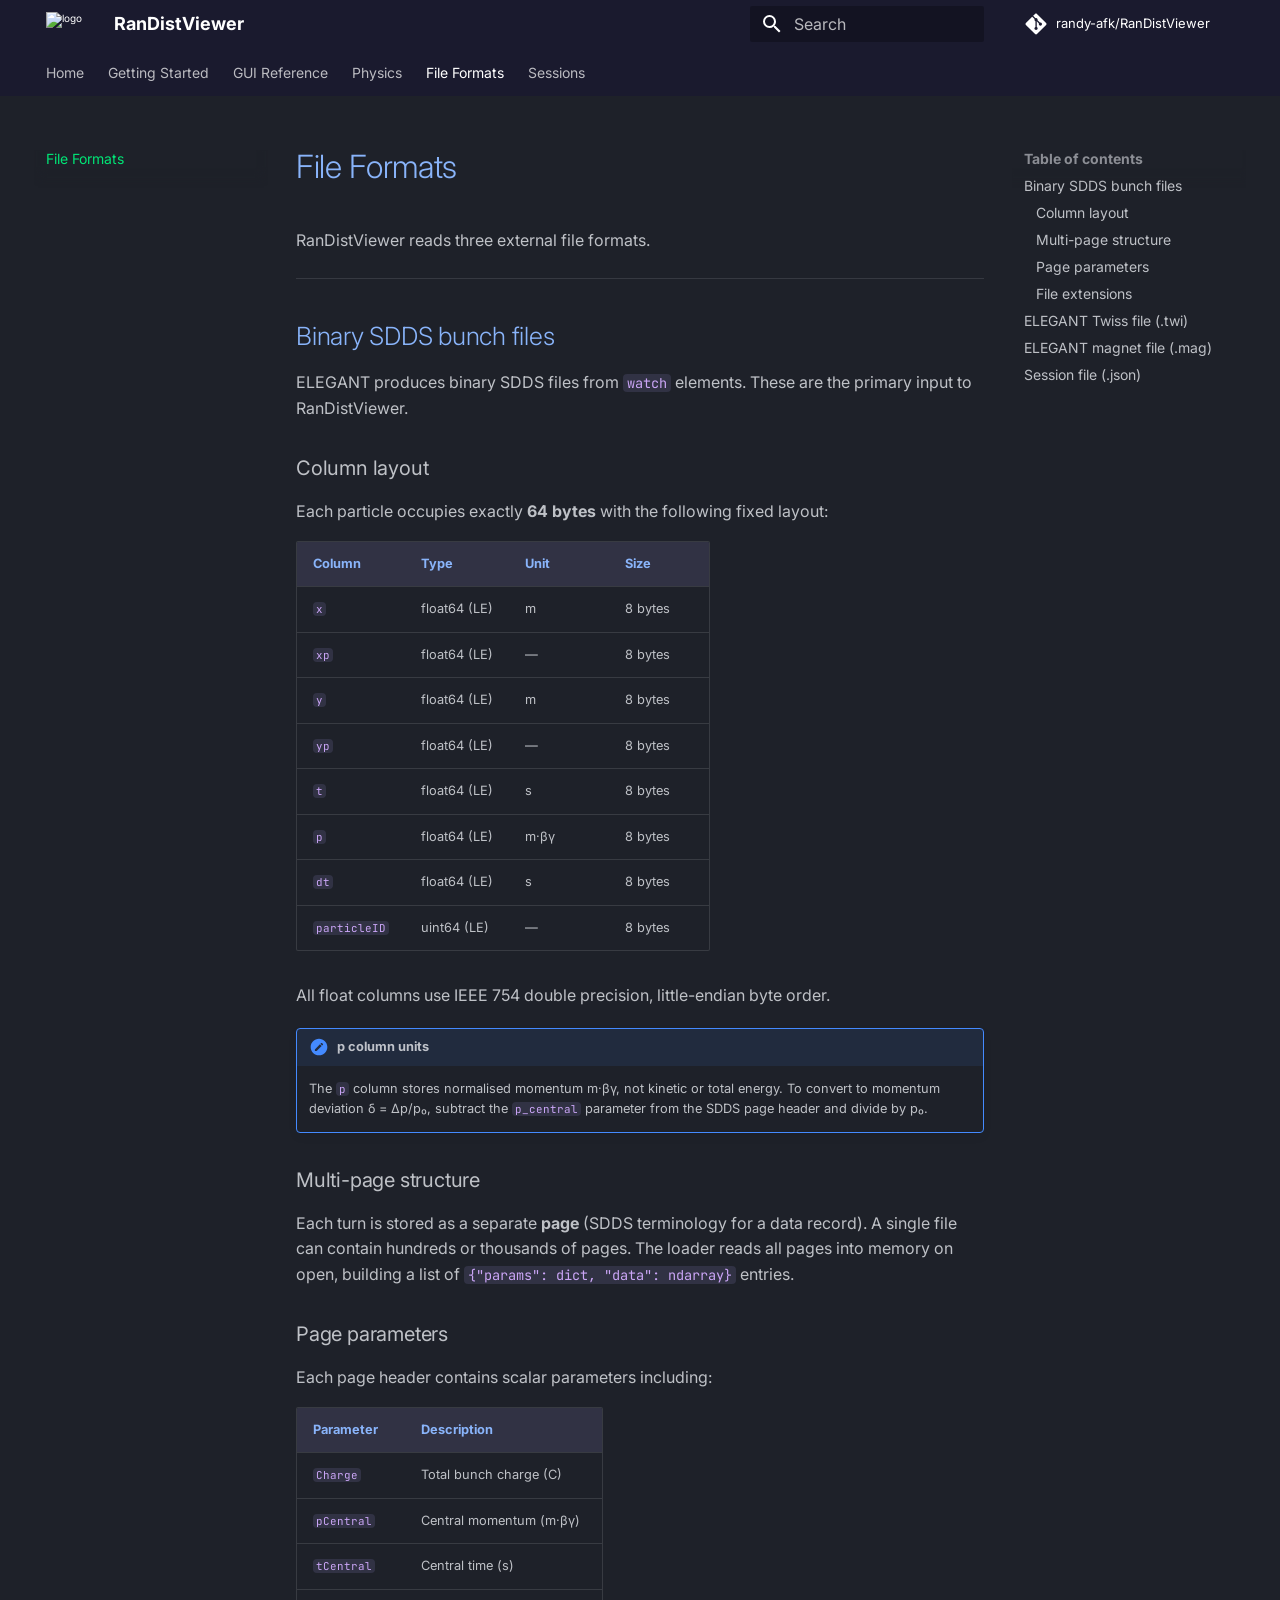
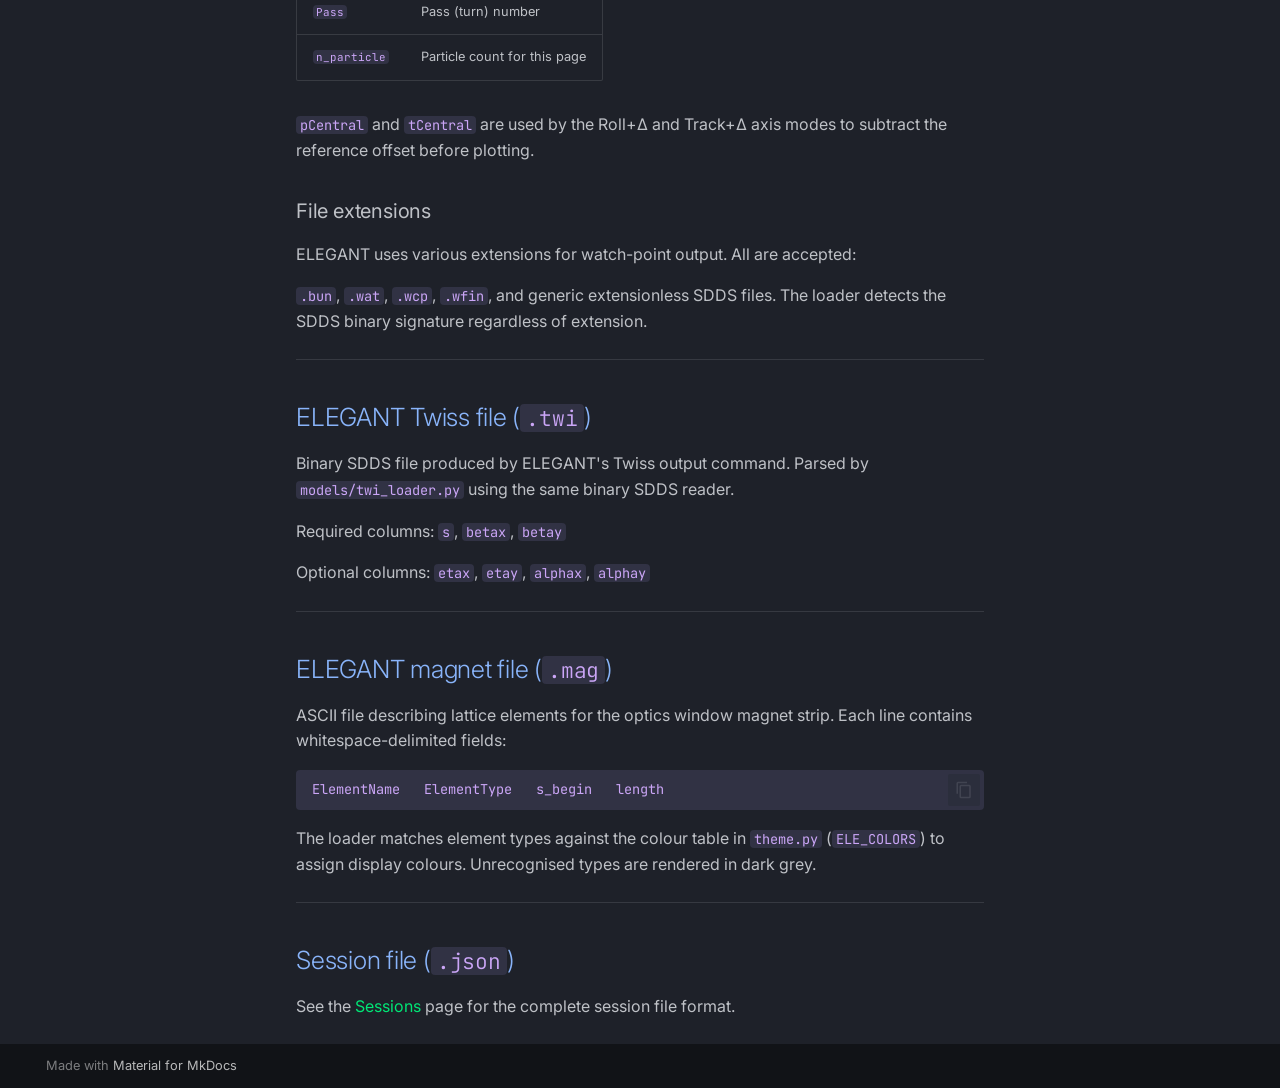
==== commit 11869064: "Deployed b1d5419 with MkDocs version: 1.6.1" ====
--- a/file_formats/index.html
+++ b/file_formats/index.html
@@ -1148,7 +1148,7 @@
 <p>RanDistViewer reads three external file formats.</p>
 <hr />
 <h2 id="binary-sdds-bunch-files">Binary SDDS bunch files</h2>
-<p>ELEGANT produces binary SDDS files from <code>watch</code> and <code>buncher</code> elements. These
+<p>ELEGANT produces binary SDDS files from <code>watch</code> elements. These
 are the primary input to RanDistViewer.</p>
 <h3 id="column-layout">Column layout</h3>
 <p>Each particle occupies exactly <strong>64 bytes</strong> with the following fixed layout:</p>
